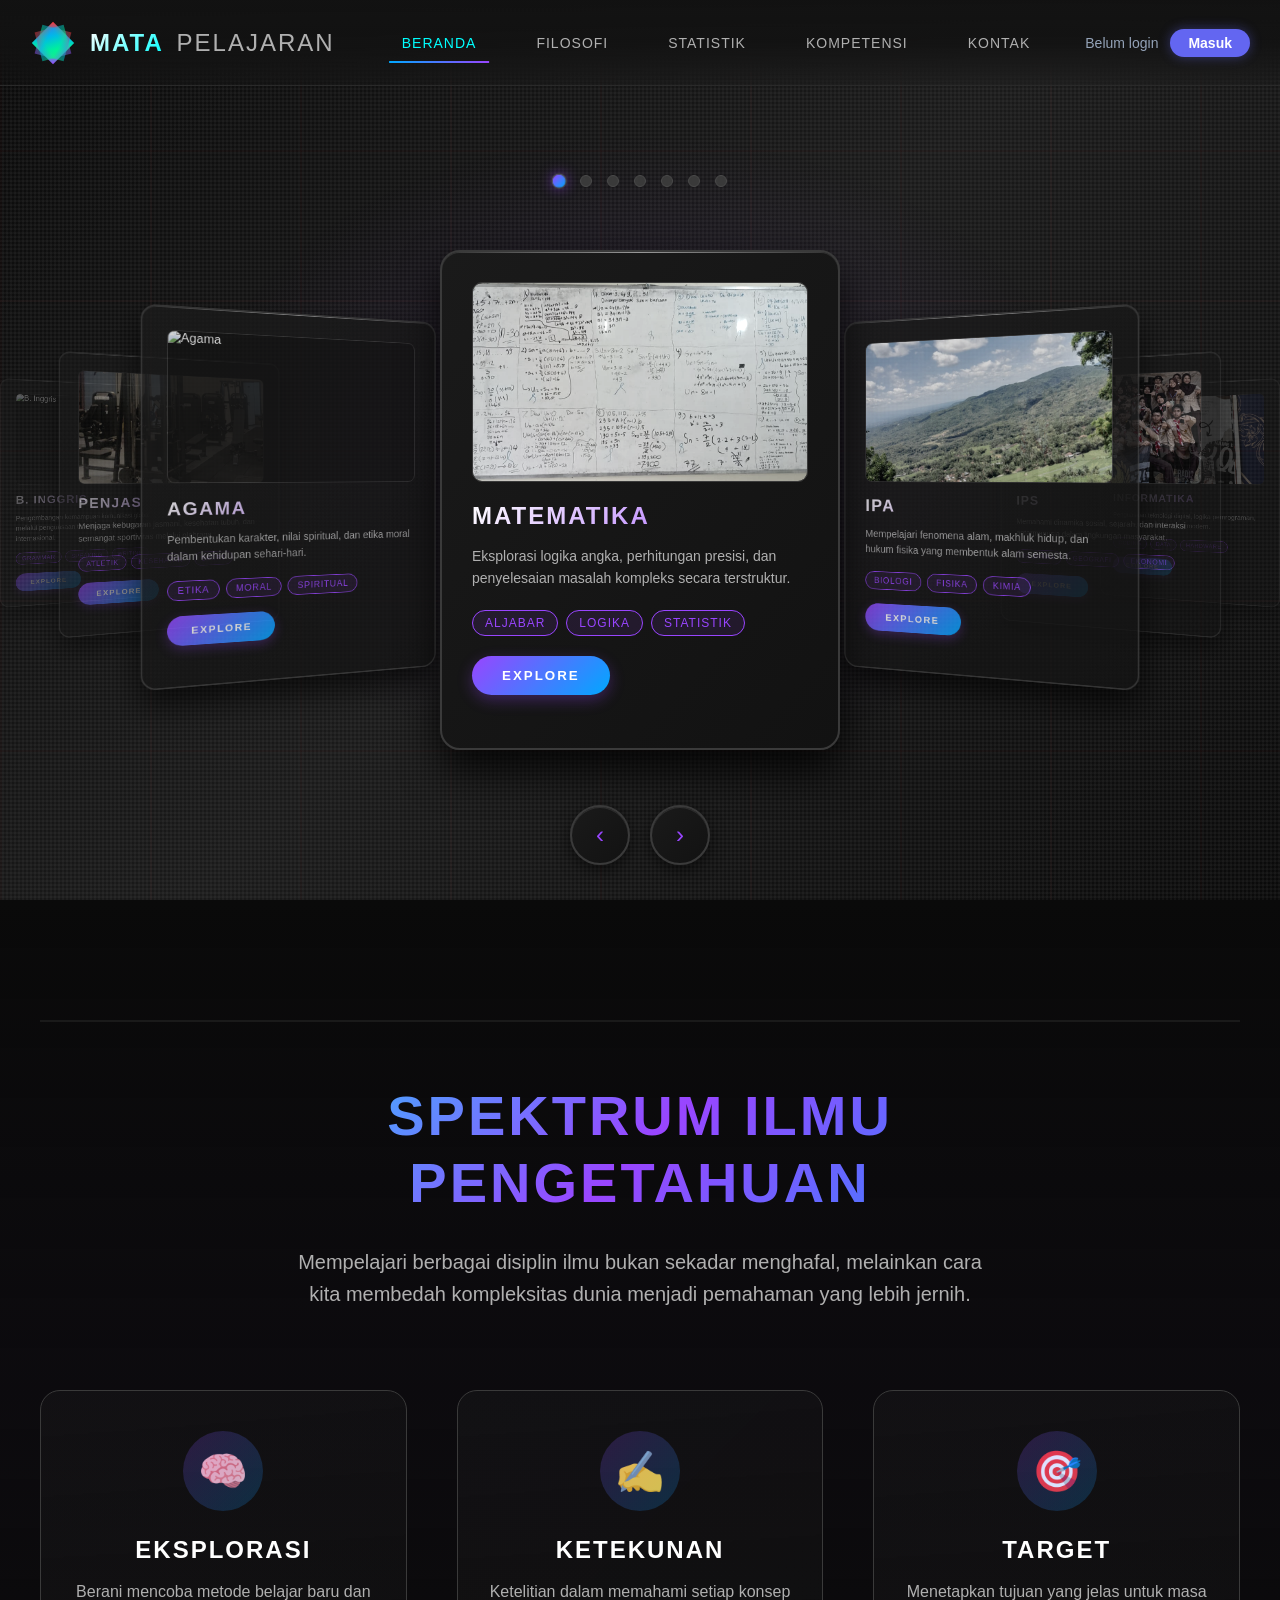
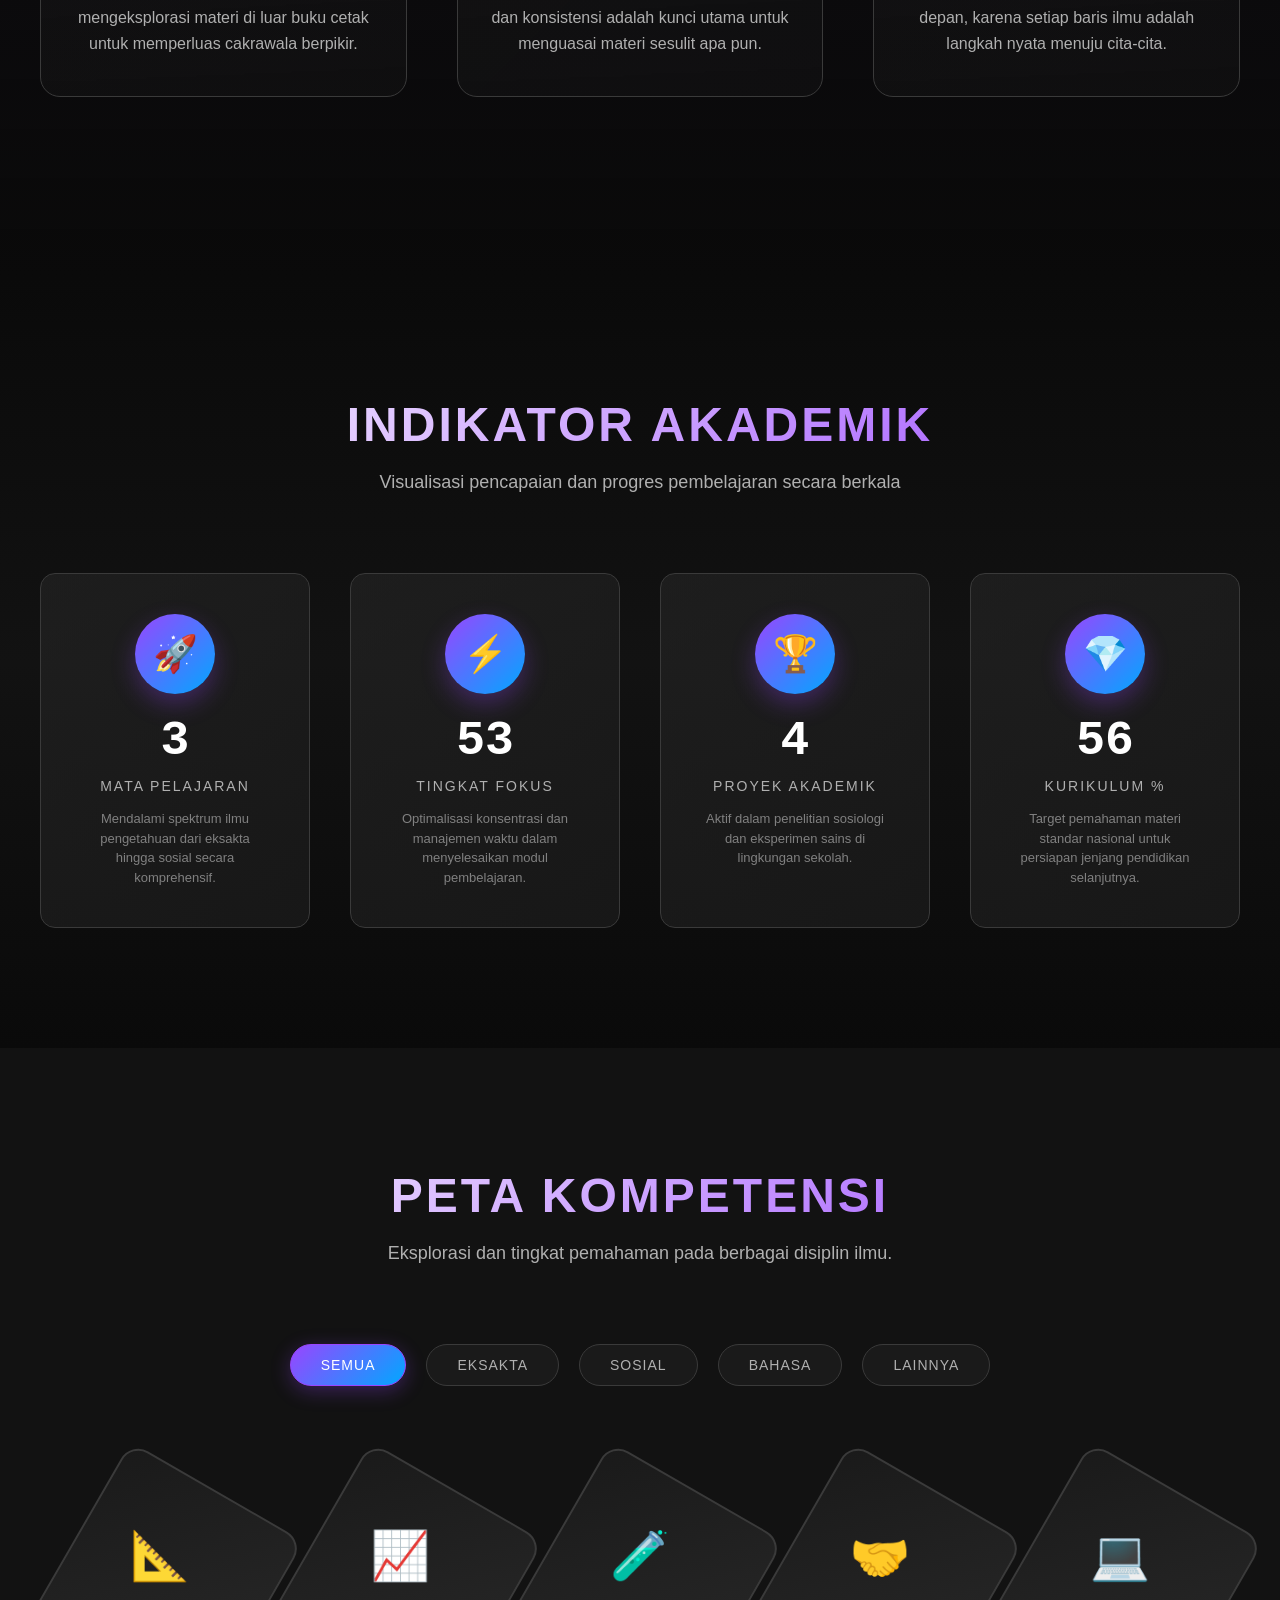
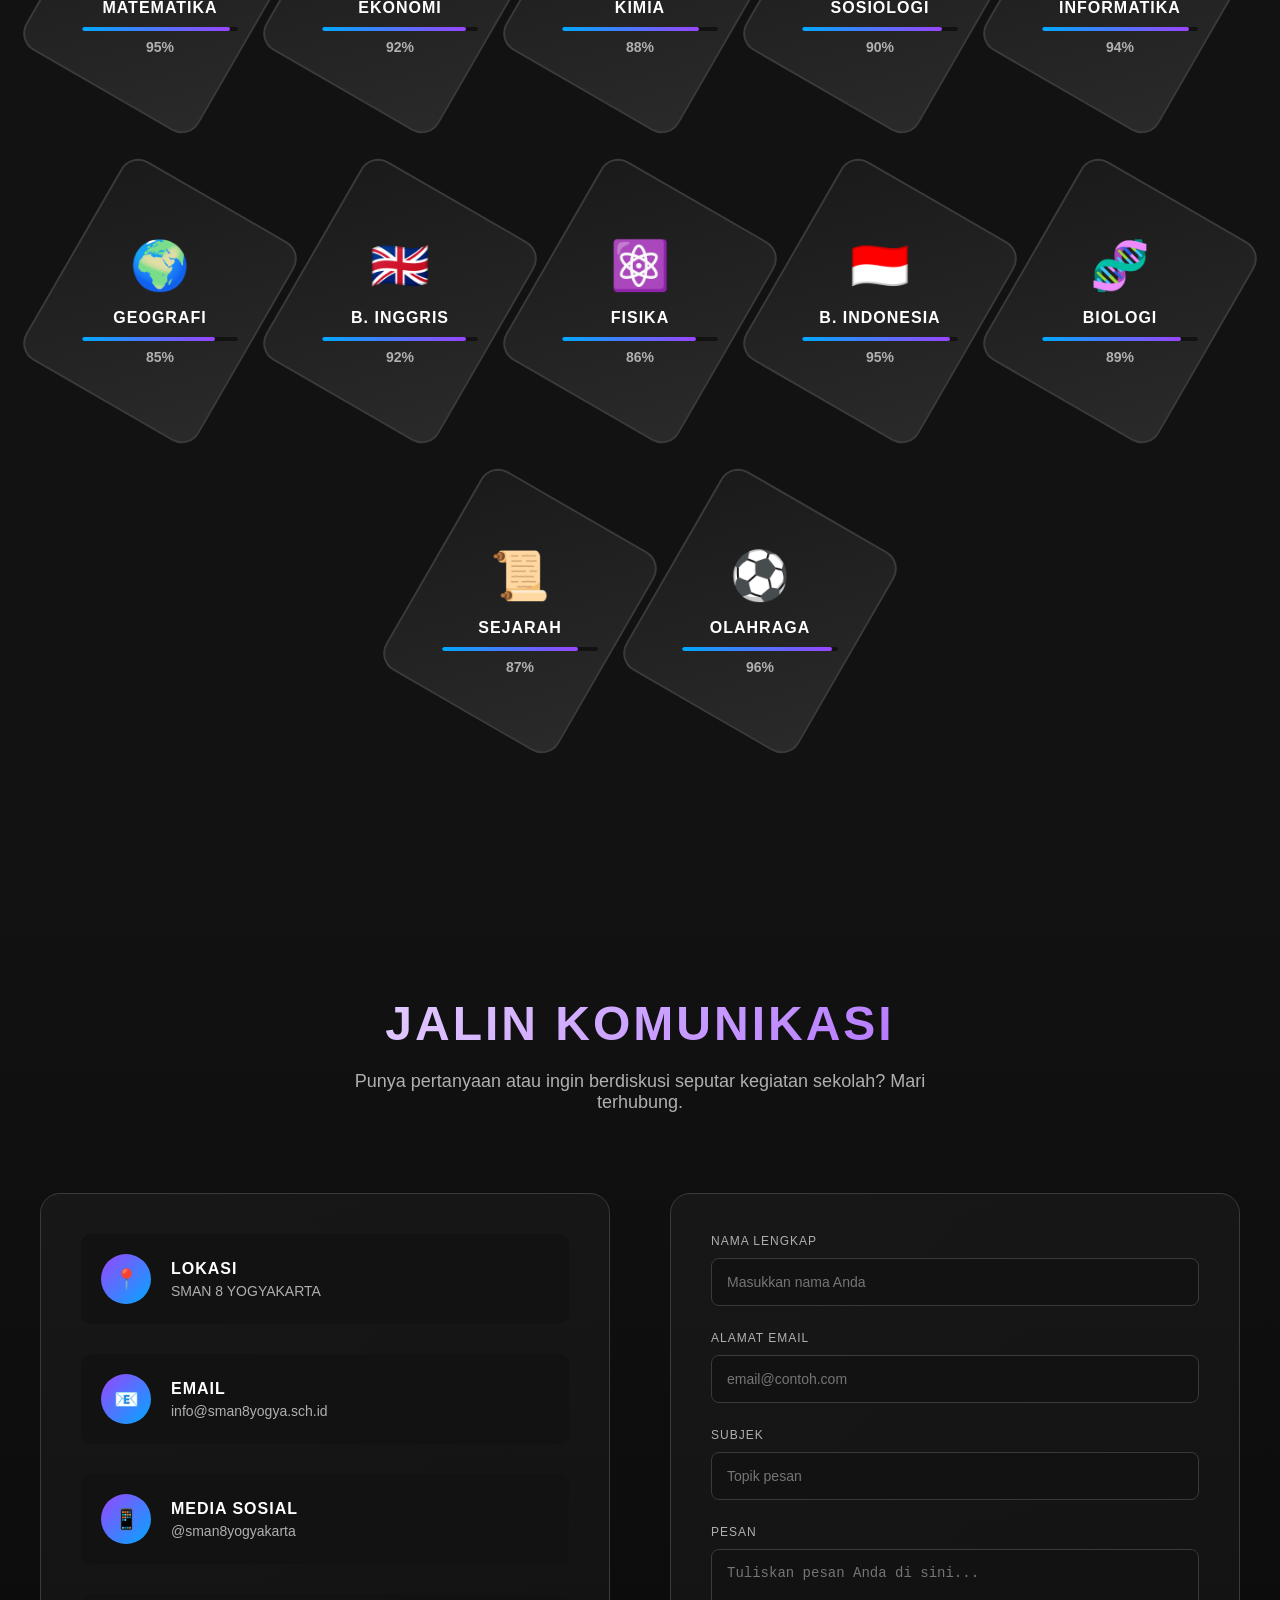
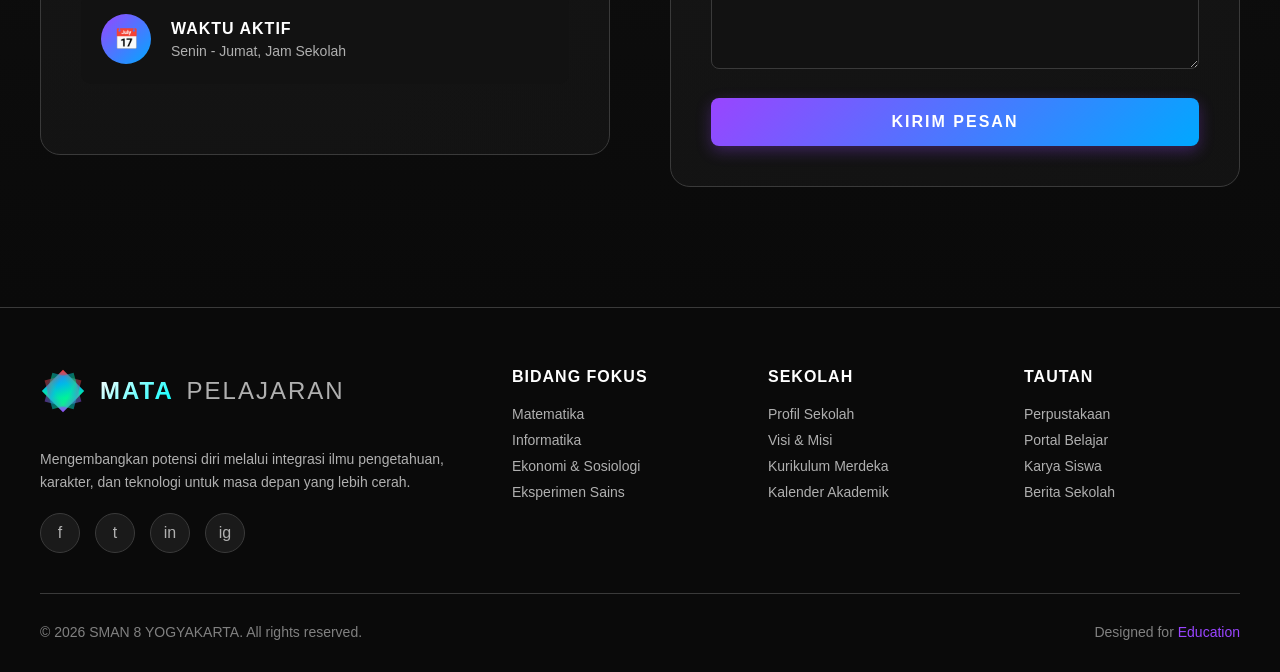
==== index.html @ 4edaddf2 "Update index.html" ====
<!DOCTYPE html>
<html lang="en">
<head>
    <meta charset="UTF-8">
    <meta name="viewport" content="width=device-width, initial-scale=1.0">
    <title>Mata Pelajaran</title>
    <link rel="stylesheet" href="templatemo-prism-flux.css">
<!-- 

TemplateMo 600 Prism Flux

https://templatemo.com/tm-600-prism-flux

-->
</head>
<body>
    <!-- Loading Screen -->
    <div class="loader" id="loader">
        <div class="loader-content">
            <div class="loader-prism">
                <div class="prism-face"></div>
                <div class="prism-face"></div>
                <div class="prism-face"></div>
            </div>
            <div style="color: var(--accent-purple); font-size: 18px; text-transform: uppercase; letter-spacing: 3px;">Menyusun Spektrum Pengetahuan...</div>
        </div>
    </div>

    <!-- Navigation Header -->
    <header class="header" id="header">
        <nav class="nav-container">
            <a href="#home" class="logo">
                <div class="logo-icon">
                    <div class="logo-prism">
                        <div class="prism-shape"></div>
                    </div>
                </div>
                <span class="logo-text">
                    <span class="prism">MATA</span>
                    <span class="flux">PELAJARAN</span>
                </span>
            </a>
            
<ul class="nav-menu" id="navMenu">
    <li><a href="#home" class="nav-link active">Beranda</a></li>
    <li><a href="#about" class="nav-link">Filosofi</a></li>
    <li><a href="#stats" class="nav-link">Statistik</a></li>
    <li><a href="#skills" class="nav-link">Kompetensi</a></li>
    <li><a href="#contact" class="nav-link">Kontak</a></li>
    
    <li style="display: flex; align-items: center; gap: 12px; margin-left: 20px;">
        <p id="userInfo" style="margin: 0; color: #94a3b8; font-size: 14px; font-family: sans-serif;">Belum login</p>
        <div id="authArea" style="display: inline-block;">
            <button onclick="goLogin()" class="nav-cta" style="cursor: pointer; background: #6366f1; color: #ffffff; font-weight: 600; padding: 6px 18px; border: none; border-radius: 20px; font-size: 14px; box-shadow: 0 0 12px rgba(99, 102, 241, 0.4); transition: all 0.3s ease;">Masuk</button>
        </div>
    </li>
</ul>
            
            <div class="menu-toggle" id="menuToggle">
                <span></span>
                <span></span>
                <span></span>
            </div>
        </nav>
    </header>

    <!-- Hero Section with 3D Carousel -->
    <section class="hero" id="home">
        <div class="carousel-container">
            <div class="carousel" id="carousel">
                <!-- Carousel items will be generated by JavaScript -->
            </div>
            
            <div class="carousel-controls">
                <button class="carousel-btn" id="prevBtn">‹</button>
                <button class="carousel-btn" id="nextBtn">›</button>
            </div>
            
            <div class="carousel-indicators" id="indicators">
                <!-- Indicators will be generated by JavaScript -->
            </div>
        </div>
    </section>

    <!-- NEW: Prism Philosophy Section (About) -->
   <section class="philosophy-section" id="about">
        <div class="philosophy-container">
            <div class="prism-line"></div>
            
            <h2 class="philosophy-headline">
                Spektrum Ilmu<br>Pengetahuan
            </h2>
            
            <p class="philosophy-subheading">
                Mempelajari berbagai disiplin ilmu bukan sekadar menghafal, melainkan cara kita membedah kompleksitas dunia menjadi pemahaman yang lebih jernih.
            </p>
            
            <div class="philosophy-pillars">
                <div class="pillar">
                    <div class="pillar-icon">🧠</div>
                    <h3 class="pillar-title">Eksplorasi</h3>
                    <p class="pillar-description">
                        Berani mencoba metode belajar baru dan mengeksplorasi materi di luar buku cetak untuk memperluas cakrawala berpikir.
                    </p>
                </div>
                
                <div class="pillar">
                    <div class="pillar-icon">✍️</div>
                    <h3 class="pillar-title">Ketekunan</h3>
                    <p class="pillar-description">
                        Ketelitian dalam memahami setiap konsep dan konsistensi adalah kunci utama untuk menguasai materi sesulit apa pun.
                    </p>
                </div>
                
                <div class="pillar">
                    <div class="pillar-icon">🎯</div>
                    <h3 class="pillar-title">Target</h3>
                    <p class="pillar-description">
                        Menetapkan tujuan yang jelas untuk masa depan, karena setiap baris ilmu adalah langkah nyata menuju cita-cita.
                    </p>
                </div>
            </div>
            
            <div class="philosophy-particles" id="particles"></div>
        </div>
    </section>
    <!-- Stats Section with Content -->
    <section class="stats-section" id="stats">
        <div class="section-header">
            <h2 class="section-title">Indikator Akademik</h2>
            <p class="section-subtitle">Visualisasi pencapaian dan progres pembelajaran secara berkala</p>
        </div>
        
       <div class="stats-grid">
    <div class="stat-card">
        <div class="stat-icon">🚀</div>
        <div class="stat-number" data-target="7">0</div>
        <div class="stat-label">Mata Pelajaran</div>
        <p class="stat-description">Mendalami spektrum ilmu pengetahuan dari eksakta hingga sosial secara komprehensif.</p>
    </div>
    
    <div class="stat-card">
        <div class="stat-icon">⚡</div>
        <div class="stat-number" data-target="95">0</div>
        <div class="stat-label">Tingkat Fokus</div>
        <p class="stat-description">Optimalisasi konsentrasi dan manajemen waktu dalam menyelesaikan modul pembelajaran.</p>
    </div>
    
    <div class="stat-card">
        <div class="stat-icon">🏆</div>
        <div class="stat-number" data-target="8">0</div>
        <div class="stat-label">Proyek Akademik</div>
        <p class="stat-description">Aktif dalam penelitian sosiologi dan eksperimen sains di lingkungan sekolah.</p>
    </div>
    
    <div class="stat-card">
        <div class="stat-icon">💎</div>
        <div class="stat-number" data-target="100">0</div>
        <div class="stat-label">Kurikulum %</div>
        <p class="stat-description">Target pemahaman materi standar nasional untuk persiapan jenjang pendidikan selanjutnya.</p>
    </div>
</div>
    </section>

    <!-- Enhanced Skills Section - Technical Arsenal -->
  <section class="skills-section" id="skills">
    <div class="skills-container">
        <div class="section-header">
            <h2 class="section-title">Peta Kompetensi</h2>
            <p class="section-subtitle">Eksplorasi dan tingkat pemahaman pada berbagai disiplin ilmu.</p>
        </div>
        
        <div class="skill-categories">
            <div class="category-tab active" data-category="all">Semua</div>
            <div class="category-tab" data-category="frontend">Eksakta</div>
            <div class="category-tab" data-category="backend">Sosial</div>
            <div class="category-tab" data-category="cloud">Bahasa</div>
            <div class="category-tab" data-category="emerging">Lainnya</div>
        </div>

        <div class="skills-hexagon-grid" id="skillsGrid">
            </div>
    </div>
</section>

    <!-- Contact Section -->
   <section class="contact-section" id="contact">
        <div class="section-header">
            <h2 class="section-title">Jalin Komunikasi</h2>
            <p class="section-subtitle">Punya pertanyaan atau ingin berdiskusi seputar kegiatan sekolah? Mari terhubung.</p>
        </div>
        
        <div class="contact-container">
            <div class="contact-info">
                <a href="https://www.google.com/maps/search/SMAN+8+YOGYAKARTA" target="_blank" class="info-item">
                    <div class="info-icon">📍</div>
                    <div class="info-text">
                        <h4>Lokasi</h4>
                        <p>SMAN 8 YOGYAKARTA</p>
                    </div>
                </a>
                
                <a href="mailto:info@sman8yogya.sch.id" class="info-item">
                    <div class="info-icon">📧</div>
                    <div class="info-text">
                        <h4>Email</h4>
                        <p>info@sman8yogya.sch.id</p>
                    </div>
                </a>
                
                <a href="https://instagram.com/sman8yogyakarta" target="_blank" class="info-item">
                    <div class="info-icon">📱</div>
                    <div class="info-text">
                        <h4>Media Sosial</h4>
                        <p>@sman8yogyakarta</p>
                    </div>
                </a>
                
                <div class="info-item">
                    <div class="info-icon">📅</div>
                    <div class="info-text">
                        <h4>Waktu Aktif</h4>
                        <p>Senin - Jumat, Jam Sekolah</p>
                    </div>
                </div>
            </div>
            
            <form class="contact-form" id="contactForm">
                <div class="form-group">
                    <label for="name">Nama Lengkap</label>
                    <input type="text" id="name" name="name" placeholder="Masukkan nama Anda" required>
                </div>
                
                <div class="form-group">
                    <label for="email">Alamat Email</label>
                    <input type="email" id="email" name="email" placeholder="email@contoh.com" required>
                </div>
                
                <div class="form-group">
                    <label for="subject">Subjek</label>
                    <input type="text" id="subject" name="subject" placeholder="Topik pesan" required>
                </div>
                
                <div class="form-group">
                    <label for="message">Pesan</label>
                    <textarea id="message" name="message" placeholder="Tuliskan pesan Anda di sini..." required></textarea>
                </div>
                
                <button type="submit" class="submit-btn">KIRIM PESAN</button>
            </form>
        </div>
    </section>
    <!-- Footer -->
    <footer class="footer">
        <div class="footer-content">
            <div class="footer-brand">
                <div class="footer-logo">
                    <div class="logo-icon">
                        <div class="logo-prism">
                            <div class="prism-shape"></div>
                        </div>
                    </div>
                    <span class="logo-text">
                        <span class="prism">MATA</span>
                        <span class="flux">PELAJARAN</span>
                    </span>
                </div>
              <p class="footer-description">
            Mengembangkan potensi diri melalui integrasi ilmu pengetahuan, karakter, dan teknologi untuk masa depan yang lebih cerah.
        </p>
        <div class="footer-social">
            <a href="#" class="social-icon">f</a>
            <a href="#" class="social-icon">t</a>
            <a href="#" class="social-icon">in</a>
            <a href="https://instagram.com/sman8yogyakarta" target="_blank" class="social-icon">ig</a>
        </div>
    </div>
    
    <div class="footer-section">
        <h4>Bidang Fokus</h4>
        <div class="footer-links">
            <a href="#skills">Matematika</a>
            <a href="#skills">Informatika</a>
            <a href="#skills">Ekonomi & Sosiologi</a>
            <a href="#skills">Eksperimen Sains</a>
        </div>
    </div>
    
    <div class="footer-section">
        <h4>Sekolah</h4>
        <div class="footer-links">
            <a href="#about">Profil Sekolah</a>
            <a href="#about">Visi & Misi</a>
            <a href="#">Kurikulum Merdeka</a>
            <a href="#">Kalender Akademik</a>
        </div>
    </div>
    
    <div class="footer-section">
        <h4>Tautan</h4>
        <div class="footer-links">
            <a href="#">Perpustakaan</a>
            <a href="#">Portal Belajar</a>
            <a href="#">Karya Siswa</a>
            <a href="#">Berita Sekolah</a>
        </div>
    </div>
</div>

<div class="footer-bottom">
    <div class="copyright">
        © 2026 SMAN 8 YOGYAKARTA. All rights reserved.
    </div>
    <div class="footer-credits">
        Designed for <a href="#" rel="nofollow">Education</a>
    </div>
</div>
</footer>

<script src="templatemo-prism-scripts.js"></script>
<script>
    function goLogin() {
        const authButton = document.querySelector('#authArea button');
        
        if (authButton && authButton.textContent === 'LOGOUT') {
            // JIKA LOGOUT: Hapus semua data sesi di browser
            sessionStorage.removeItem('isLoggedIn');
            sessionStorage.removeItem('loggedInUser');
            
            // Kembalikan tampilan navbar ke default awal
            const userInfo = document.getElementById('userInfo');
            if (userInfo) userInfo.textContent = 'Belum login';
            
            authButton.textContent = 'Masuk';
            authButton.style.background = '#6366f1';
            authButton.style.color = '#ffffff';
            authButton.style.border = 'none';
            authButton.style.boxShadow = '0 0 12px rgba(99, 102, 241, 0.4)';
        } else {
            window.location.href = "login/index.html";
        }
    }

    document.addEventListener('DOMContentLoaded', () => {
        const userInfo = document.getElementById('userInfo');
        const authButton = document.querySelector('#authArea button');
        
        // Cek apakah ada status login aktif di browser
        if (sessionStorage.getItem('isLoggedIn') === 'true' || document.referrer.includes('login')) {
            
            // Ambil username yang tadi disimpan saat login. Jika kosong/tidak ada, gunakan cadangan 'Siswa'
            let activeUser = sessionStorage.getItem('loggedInUser') || 'Siswa';
            
            // Pastikan status login tersimpan agar saat halaman direfresh data tidak hilang
            sessionStorage.setItem('isLoggedIn', 'true');
            sessionStorage.setItem('loggedInUser', activeUser);
            
            if (userInfo) {
                // SEKARANG DINAMIS: Menampilkan nama sesuai usn yang diinputkan pengguna!
                userInfo.innerHTML = `Halo, <span style="color: #6366f1; font-weight: bold;">${activeUser}</span>`;
            }
            
            if (authButton) {
                // Mengubah tombol menjadi LOGOUT sesuai LKPD
                authButton.textContent = 'LOGOUT';
                authButton.style.background = '#ffffff';
                authButton.style.color = '#1e1b4b';
                authButton.style.border = '1px solid #1e1b4b';
                authButton.style.boxShadow = 'none';
            }
        }
    });
</script>
</body>
---- templatemo-prism-flux.css ----
@charset "utf-8";
/* CSS Document */

/*

TemplateMo 600 Prism Flux

https://templatemo.com/tm-600-prism-flux

*/

* {
	margin: 0;
	padding: 0;
	box-sizing: border-box;
}

:root {
	--primary-black: #0a0a0a;
	--carbon-dark: #121212;
	--carbon-medium: #1a1a1a;
	--carbon-light: #2a2a2a;
	--metal-dark: #3a3a3a;
	--metal-light: #4a4a4a;
	--accent-red: #ff3333;
	--accent-blue: #00a8ff;
	--accent-green: #00ff88;
	--accent-purple: #9945ff;
	--accent-cyan: #00ffff;
	--text-primary: #ffffff;
	--text-secondary: #b0b0b0;
	--text-dim: #808080;
}

html {
	scroll-behavior: smooth;
}

body {
	font-family: 'Orbitron', 'Rajdhani', sans-serif;
	background: var(--primary-black);
	color: var(--text-primary);
	overflow-x: hidden;
	position: relative;
}

/* Carbon Fiber Background Pattern */
body::before {
	content: '';
	position: fixed;
	top: 0;
	left: 0;
	width: 100%;
	height: 100%;
	background:
		repeating-linear-gradient(0deg,
			transparent,
			transparent 2px,
			rgba(255, 255, 255, 0.03) 2px,
			rgba(255, 255, 255, 0.03) 4px),
		repeating-linear-gradient(90deg,
			transparent,
			transparent 2px,
			rgba(255, 255, 255, 0.03) 2px,
			rgba(255, 255, 255, 0.03) 4px),
		linear-gradient(135deg,
			var(--primary-black) 0%,
			var(--carbon-dark) 25%,
			var(--carbon-medium) 50%,
			var(--carbon-dark) 75%,
			var(--primary-black) 100%);
	z-index: -2;
}

/* Animated Grid Overlay */
body::after {
	content: '';
	position: fixed;
	top: 0;
	left: 0;
	width: 100%;
	height: 100%;
	background-image:
		linear-gradient(rgba(255, 51, 51, 0.05) 2px, transparent 2px),
		linear-gradient(90deg, rgba(255, 51, 51, 0.05) 2px, transparent 2px);
	background-size: 150px 150px;
	animation: gridMove 20s linear infinite;
	z-index: -1;
	opacity: 0.5;
}

@keyframes gridMove {
	0% {
		transform: translate(0, 0);
	}

	100% {
		transform: translate(150px, 150px);
	}
}

/* Loading Screen */
.loader {
	position: fixed;
	top: 0;
	left: 0;
	width: 100%;
	height: 100vh;
	background: var(--primary-black);
	display: flex;
	justify-content: center;
	align-items: center;
	z-index: 10000;
	transition: opacity 0.5s, visibility 0.5s;
}

.loader.hidden {
	opacity: 0;
	visibility: hidden;
}

.loader-content {
	text-align: center;
}

.loader-prism {
	width: 100px;
	height: 100px;
	position: relative;
	margin: 0 auto 30px;
}

.prism-face {
	position: absolute;
	width: 100%;
	height: 100%;
	border: 2px solid transparent;
	transform-origin: center;
	animation: prismRotate 3s linear infinite;
}

.prism-face:nth-child(1) {
	border-image: linear-gradient(45deg, var(--accent-red), var(--accent-blue)) 1;
	animation-delay: 0s;
}

.prism-face:nth-child(2) {
	border-image: linear-gradient(45deg, var(--accent-blue), var(--accent-green)) 1;
	transform: rotate(60deg);
	animation-delay: 0.2s;
}

.prism-face:nth-child(3) {
	border-image: linear-gradient(45deg, var(--accent-green), var(--accent-purple)) 1;
	transform: rotate(120deg);
	animation-delay: 0.4s;
}

@keyframes prismRotate {
	0% {
		transform: rotate(0deg) scale(1);
	}

	50% {
		transform: rotate(180deg) scale(1.2);
	}

	100% {
		transform: rotate(360deg) scale(1);
	}
}

/* Navigation Header */
.header {
	position: fixed;
	top: 0;
	width: 100%;
	background: linear-gradient(180deg,
			rgba(18, 18, 18, 0.98) 0%,
			rgba(18, 18, 18, 0.9) 50%,
			rgba(18, 18, 18, 0) 100%);
	backdrop-filter: blur(20px);
	border-bottom: 1px solid rgba(255, 255, 255, 0.1);
	z-index: 1000;
	transition: all 0.3s ease;
}

.header.scrolled {
	background: rgba(18, 18, 18, 0.98);
	backdrop-filter: blur(30px);
	box-shadow: 0 10px 30px rgba(0, 0, 0, 0.8);
}

.nav-container {
	max-width: 1400px;
	margin: 0 auto;
	display: flex;
	justify-content: space-between;
	align-items: center;
	padding: 20px 30px;
}

.logo {
	display: flex;
	align-items: center;
	text-decoration: none;
	position: relative;
}

.logo-icon {
	width: 45px;
	height: 45px;
	margin-right: 15px;
	position: relative;
}

/* Prism-inspired logo */
.logo-prism {
	width: 100%;
	height: 100%;
	position: relative;
	display: flex;
	align-items: center;
	justify-content: center;
}

.prism-shape {
	width: 30px;
	height: 30px;
	position: relative;
	transform: rotate(45deg);
	background: linear-gradient(135deg,
			var(--accent-red) 0%,
			var(--accent-blue) 33%,
			var(--accent-green) 66%,
			var(--accent-purple) 100%);
	animation: prismShine 3s ease-in-out infinite;
}

@keyframes prismShine {

	0%,
	100% {
		filter: brightness(1) hue-rotate(0deg);
		transform: rotate(45deg) scale(1);
	}

	50% {
		filter: brightness(1.5) hue-rotate(10deg);
		transform: rotate(45deg) scale(1.1);
	}
}

.prism-shape::before,
.prism-shape::after {
	content: '';
	position: absolute;
	width: 100%;
	height: 100%;
	background: inherit;
	opacity: 0.5;
}

.prism-shape::before {
	transform: rotate(60deg);
}

.prism-shape::after {
	transform: rotate(-60deg);
}

.logo-text {
	font-size: 24px;
	font-weight: 900;
	letter-spacing: 2px;
	text-transform: uppercase;
}

.logo-text .prism {
	background: linear-gradient(135deg, var(--text-primary), var(--accent-cyan));
	-webkit-background-clip: text;
	-webkit-text-fill-color: transparent;
	background-clip: text;
}

.logo-text .flux {
	color: var(--text-secondary);
	font-weight: 300;
	margin-left: 5px;
}

.nav-menu {
	display: flex;
	list-style: none;
	gap: 10px;
	align-items: center;
}

.nav-menu a {
	color: var(--text-secondary);
	text-decoration: none;
	padding: 12px 25px;
	transition: all 0.3s ease;
	position: relative;
	text-transform: uppercase;
	font-weight: 500;
	letter-spacing: 1px;
	font-size: 14px;
}

.nav-menu a::before {
	content: '';
	position: absolute;
	bottom: 0;
	left: 50%;
	transform: translateX(-50%);
	width: 0;
	height: 2px;
	background: linear-gradient(90deg, var(--accent-blue), var(--accent-purple));
	transition: width 0.3s ease;
}

.nav-menu a:hover {
	color: var(--text-primary);
}

.nav-menu a:hover::before,
.nav-menu a.active::before {
	width: 80%;
}

.nav-menu a.active {
	color: var(--accent-cyan);
}

.menu-toggle {
	display: none;
	flex-direction: column;
	cursor: pointer;
	padding: 5px;
}

.menu-toggle span {
	width: 30px;
	height: 3px;
	background: linear-gradient(90deg, var(--accent-blue), var(--accent-purple));
	margin: 3px 0;
	transition: 0.3s;
	border-radius: 2px;
}

.menu-toggle.active span:nth-child(1) {
	transform: rotate(-45deg) translate(-5px, 6px);
}

.menu-toggle.active span:nth-child(2) {
	opacity: 0;
}

.menu-toggle.active span:nth-child(3) {
	transform: rotate(45deg) translate(-5px, -6px);
}

/* Hero Section with 3D Carousel */
.hero {
	min-height: 100vh;
	display: flex;
	align-items: center;
	justify-content: center;
	position: relative;
	padding: 120px 20px 80px;
	background: radial-gradient(ellipse at center,
			rgba(153, 69, 255, 0.1) 0%,
			transparent 50%);
}

.carousel-container {
	width: 100%;
	max-width: 1600px;
	height: 650px;
	perspective: 1200px;
	position: relative;
	padding-top: 60px;
}

.carousel {
	width: 100%;
	height: 100%;
	position: relative;
	transform-style: preserve-3d;
}

.carousel-item {
	position: absolute;
	width: 400px;
	height: 500px;
	left: 50%;
	top: 50%;
	transform-style: preserve-3d;
	transition: all 0.8s cubic-bezier(0.4, 0.0, 0.2, 1);
	cursor: pointer;
	transform-origin: center center;
}

.carousel-item .card {
	width: 100%;
	height: 100%;
	background: linear-gradient(135deg, var(--carbon-medium), var(--carbon-dark));
	border: 2px solid var(--metal-dark);
	border-radius: 20px;
	padding: 30px;
	position: relative;
	overflow: hidden;
	box-shadow:
		0 20px 40px rgba(0, 0, 0, 0.8),
		inset 0 1px 0 rgba(255, 255, 255, 0.1);
}

.carousel-item .card::before {
	content: '';
	position: absolute;
	top: 0;
	left: 0;
	right: 0;
	height: 1px;
	background: linear-gradient(90deg,
			transparent,
			rgba(255, 255, 255, 0.5),
			transparent);
	animation: scanline 3s linear infinite;
}

@keyframes scanline {
	0% {
		transform: translateY(0);
	}

	100% {
		transform: translateY(500px);
	}
}

.card-number {
	position: absolute;
	top: 20px;
	right: 30px;
	font-size: 72px;
	font-weight: 900;
	color: rgba(153, 69, 255, 0.1);
	font-family: 'Orbitron', monospace;
}

.card-image {
	width: 100%;
	height: 200px;
	background: var(--carbon-dark);
	border-radius: 10px;
	margin-bottom: 20px;
	overflow: hidden;
	position: relative;
	border: 1px solid var(--metal-dark);
}

.card-image img {
	width: 100%;
	height: 100%;
	object-fit: cover;
	filter: grayscale(50%) contrast(1.2);
	transition: all 0.5s ease;
}

.carousel-item:hover .card-image img {
	filter: grayscale(0%) contrast(1.3);
	transform: scale(1.1);
}

.card-title {
	font-size: 24px;
	font-weight: 700;
	margin-bottom: 15px;
	text-transform: uppercase;
	letter-spacing: 2px;
	background: linear-gradient(135deg, var(--text-primary), var(--accent-purple));
	-webkit-background-clip: text;
	-webkit-text-fill-color: transparent;
	background-clip: text;
}

.card-description {
	color: var(--text-secondary);
	line-height: 1.6;
	margin-bottom: 20px;
	font-size: 14px;
}

.card-tech {
	display: flex;
	flex-wrap: wrap;
	gap: 8px;
	margin-bottom: 20px;
}

.tech-badge {
	padding: 5px 12px;
	background: rgba(153, 69, 255, 0.1);
	border: 1px solid var(--accent-purple);
	border-radius: 20px;
	font-size: 12px;
	color: var(--accent-purple);
	text-transform: uppercase;
	letter-spacing: 1px;
}

.card-cta {
	padding: 12px 30px;
	background: linear-gradient(135deg, var(--accent-purple), var(--accent-blue));
	border: none;
	border-radius: 30px;
	color: var(--text-primary);
	font-weight: 700;
	text-transform: uppercase;
	letter-spacing: 2px;
	cursor: pointer;
	transition: all 0.3s ease;
	box-shadow: 0 5px 15px rgba(153, 69, 255, 0.3);
}

.card-cta:hover {
	transform: translateY(-2px);
	box-shadow: 0 8px 25px rgba(153, 69, 255, 0.5);
}

/* Carousel Controls */
.carousel-controls {
	position: absolute;
	bottom: -70px;
	left: 50%;
	transform: translateX(-50%);
	display: flex;
	gap: 20px;
	z-index: 100;
}

.carousel-btn {
	width: 60px;
	height: 60px;
	background: linear-gradient(135deg, var(--carbon-medium), var(--carbon-dark));
	border: 2px solid var(--metal-dark);
	border-radius: 50%;
	color: var(--accent-purple);
	font-size: 24px;
	cursor: pointer;
	transition: all 0.3s ease;
	display: flex;
	align-items: center;
	justify-content: center;
	box-shadow:
		0 5px 15px rgba(0, 0, 0, 0.5),
		inset 0 1px 0 rgba(255, 255, 255, 0.1);
}

.carousel-btn:hover {
	border-color: var(--accent-purple);
	box-shadow:
		0 8px 25px rgba(153, 69, 255, 0.3),
		inset 0 1px 0 rgba(255, 255, 255, 0.2);
	transform: scale(1.1);
}

.carousel-indicators {
	position: absolute;
	top: 30px;
	left: 50%;
	transform: translateX(-50%);
	display: flex;
	gap: 15px;
	z-index: 100;
}

.indicator {
	width: 12px;
	height: 12px;
	background: var(--metal-dark);
	border: 1px solid var(--metal-light);
	border-radius: 50%;
	cursor: pointer;
	transition: all 0.3s ease;
}

.indicator.active {
	background: linear-gradient(135deg, var(--accent-purple), var(--accent-blue));
	box-shadow: 0 0 10px rgba(153, 69, 255, 0.5);
	transform: scale(1.3);
}

/* NEW: Prism Philosophy Section */
.philosophy-section {
	padding: 120px 30px;
	background: linear-gradient(180deg,
			var(--primary-black) 0%,
			rgba(153, 69, 255, 0.02) 50%,
			var(--primary-black) 100%);
	position: relative;
	overflow: hidden;
}

.philosophy-container {
	max-width: 1200px;
	margin: 0 auto;
	text-align: center;
}

/* Animated Prism Line */
.prism-line {
	width: 100%;
	height: 2px;
	margin: 0 auto 60px;
	position: relative;
	overflow: hidden;
	background: var(--carbon-medium);
}

.prism-line::before {
	content: '';
	position: absolute;
	top: 0;
	left: -100%;
	width: 100%;
	height: 100%;
	background: linear-gradient(90deg,
			transparent,
			var(--accent-red) 20%,
			var(--accent-blue) 40%,
			var(--accent-green) 60%,
			var(--accent-purple) 80%,
			transparent);

	animation: prismSweep 4s ease-in-out infinite;
}

@keyframes prismSweep {
	0% {
		left: -100%;
	}

	100% {
		left: 100%;
	}
}

.philosophy-headline {
	font-size: 56px;
	font-weight: 900;
	text-transform: uppercase;
	letter-spacing: 3px;
	margin-bottom: 30px;
	line-height: 1.2;
	background: linear-gradient(135deg,
			var(--accent-cyan) 0%,
			var(--accent-purple) 25%,
			var(--accent-blue) 50%,
			var(--accent-green) 75%,
			var(--accent-cyan) 100%);
	-webkit-background-clip: text;
	-webkit-text-fill-color: transparent;
	background-clip: text;
	background-size: 200% 200%;
	animation: gradientFlow 5s ease infinite;
}

@keyframes gradientFlow {
	0% {
		background-position: 0% 50%;
	}

	50% {
		background-position: 100% 50%;
	}

	100% {
		background-position: 0% 50%;
	}
}

.philosophy-subheading {
	font-size: 20px;
	color: var(--text-secondary);
	max-width: 700px;
	margin: 0 auto 80px;
	line-height: 1.6;
	font-weight: 300;
}

.philosophy-pillars {
	display: grid;
	grid-template-columns: repeat(auto-fit, minmax(300px, 1fr));
	gap: 50px;
	margin-bottom: 60px;
}

.pillar {
	position: relative;
	padding: 40px 30px;
	background: linear-gradient(135deg,
			rgba(42, 42, 42, 0.2),
			rgba(26, 26, 26, 0.3));
	border: 1px solid var(--metal-dark);
	border-radius: 20px;
	transition: all 0.4s ease;
	overflow: hidden;
}

.pillar::before {
	content: '';
	position: absolute;
	top: 0;
	left: 0;
	width: 100%;
	height: 2px;
	background: linear-gradient(90deg,
			var(--accent-purple),
			var(--accent-blue),
			var(--accent-green));
	transform: scaleX(0);
	transition: transform 0.4s ease;
}

.pillar:hover::before {
	transform: scaleX(1);
}

.pillar:hover {
	transform: translateY(-10px);
	border-color: var(--accent-purple);
	box-shadow: 0 20px 40px rgba(153, 69, 255, 0.2);
	background: linear-gradient(135deg,
			rgba(153, 69, 255, 0.05),
			rgba(26, 26, 26, 0.3));
}

.pillar-icon {
	width: 80px;
	height: 80px;
	margin: 0 auto 25px;
	display: flex;
	align-items: center;
	justify-content: center;
	font-size: 40px;
	position: relative;
}

.pillar-icon::before {
	content: '';
	position: absolute;
	width: 100%;
	height: 100%;
	background: linear-gradient(135deg, var(--accent-purple), var(--accent-blue));
	border-radius: 50%;
	opacity: 0.2;
	animation: pulse 3s ease-in-out infinite;
}

@keyframes pulse {

	0%,
	100% {
		transform: scale(1);
		opacity: 0.2;
	}

	50% {
		transform: scale(1.2);
		opacity: 0.1;
	}
}

.pillar-title {
	font-size: 24px;
	font-weight: 700;
	text-transform: uppercase;
	letter-spacing: 2px;
	margin-bottom: 15px;
	color: var(--text-primary);
}

.pillar-description {
	font-size: 16px;
	color: var(--text-secondary);
	line-height: 1.6;
}
.pillar-description a {
	color: var(--accent-cyan);
	text-decoration: none;
	transition: all 0.3s ease;
	position: relative;
}

.pillar-description a::after {
	content: '';
	position: absolute;
	bottom: -2px;
	left: 0;
	width: 0;
	height: 1px;
	background: var(--accent-cyan);
	transition: width 0.3s ease;
}

.pillar-description a:hover {
	color: var(--accent-purple);
}

.pillar-description a:hover::after {
	width: 100%;
}

/* Particle Effect Background */
.philosophy-particles {
	position: absolute;
	width: 100%;
	height: 100%;
	top: 0;
	left: 0;
	overflow: hidden;
	pointer-events: none;
}

.particle {
	position: absolute;
	width: 4px;
	height: 4px;
	background: linear-gradient(135deg, var(--accent-cyan), var(--accent-purple));
	border-radius: 50%;
	opacity: 0;
	animation: float-particle 20s infinite linear;
}

@keyframes float-particle {
	0% {
		transform: translateY(0) rotate(0deg);
		opacity: 0;
	}

	5% {
		opacity: 1;
	}

	95% {
		opacity: 1;
	}

	100% {
		transform: translateY(-100vh) rotate(720deg);
		opacity: 0;
	}
}

/* Stats Section with Content */
.stats-section {
	padding: 120px 30px;
	background: linear-gradient(180deg,
			var(--primary-black) 0%,
			var(--carbon-dark) 50%,
			var(--primary-black) 100%);
	position: relative;
}

.stats-grid {
	max-width: 1200px;
	margin: 0 auto;
	display: grid;
	grid-template-columns: repeat(auto-fit, minmax(250px, 1fr));
	gap: 40px;
}

.stat-card {
	background: linear-gradient(135deg,
			rgba(42, 42, 42, 0.5),
			rgba(26, 26, 26, 0.8));
	border: 1px solid var(--metal-dark);
	border-radius: 15px;
	padding: 40px 30px;
	text-align: center;
	position: relative;
	overflow: hidden;
	transition: all 0.3s ease;
}

.stat-card::before {
	content: '';
	position: absolute;
	top: 0;
	left: -100%;
	width: 100%;
	height: 2px;
	background: linear-gradient(90deg,
			transparent,
			var(--accent-purple),
			transparent);
	animation: none;
}

.stat-card:hover::before {
	animation: slideRight 0.5s ease forwards;
}

@keyframes slideRight {
	0% {
		left: -100%;
	}

	100% {
		left: 100%;
	}
}

.stat-card:hover {
	transform: translateY(-5px);
	border-color: var(--accent-purple);
	box-shadow: 0 15px 35px rgba(153, 69, 255, 0.2);
}

.stat-icon {
	width: 80px;
	height: 80px;
	background: linear-gradient(135deg, var(--accent-purple), var(--accent-blue));
	border-radius: 50%;
	display: flex;
	align-items: center;
	justify-content: center;
	margin: 0 auto 20px;
	font-size: 36px;
	color: var(--text-primary);
	box-shadow: 0 10px 25px rgba(153, 69, 255, 0.3);
}

.stat-number {
	font-size: 48px;
	font-weight: 900;
	color: var(--text-primary);
	margin-bottom: 10px;
	font-family: 'Orbitron', monospace;
}

.stat-label {
	font-size: 14px;
	color: var(--text-secondary);
	text-transform: uppercase;
	letter-spacing: 2px;
	margin-bottom: 15px;
}

.stat-description {
	font-size: 13px;
	color: var(--text-dim);
	line-height: 1.5;
	padding: 0 10px;
}

/* Enhanced Skills Section - Technical Arsenal */
.skills-section {
	padding: 120px 30px;
	background: var(--carbon-dark);
	position: relative;
	overflow: hidden;
}

.skills-container {
	max-width: 1200px;
	margin: 0 auto;
}

.section-header {
	text-align: center;
	margin-bottom: 80px;
}

.section-title {
	font-size: 48px;
	font-weight: 900;
	text-transform: uppercase;
	letter-spacing: 3px;
	margin-bottom: 20px;
	background: linear-gradient(135deg, var(--text-primary), var(--accent-purple));
	-webkit-background-clip: text;
	-webkit-text-fill-color: transparent;
	background-clip: text;
}

.section-subtitle {
	color: var(--text-secondary);
	font-size: 18px;
	max-width: 600px;
	margin: 0 auto;
}

/* Hexagonal Skills Grid */
.skills-hexagon-grid {
	display: flex;
	flex-wrap: wrap;
	justify-content: center;
	gap: 20px;
	margin-top: 60px;
}

.skill-hexagon {
	width: 200px;
	height: 230px;
	position: relative;
	margin: 30px 10px;
	cursor: pointer;
	transition: all 0.3s ease;
}

.skill-hexagon:hover {
	transform: translateY(-10px);
}

.hexagon-inner {
	width: 100%;
	height: 100%;
	position: relative;
	transform: rotate(30deg);
	overflow: hidden;
	border-radius: 20px;
	background: linear-gradient(135deg, var(--carbon-medium), var(--carbon-light));
	border: 2px solid var(--metal-dark);
}

.skill-hexagon:hover .hexagon-inner {
	border-color: var(--accent-purple);
	box-shadow: 0 0 30px rgba(153, 69, 255, 0.5);
}

.hexagon-content {
	position: absolute;
	width: 100%;
	height: 100%;
	top: 0;
	left: 0;
	transform: rotate(-30deg);
	display: flex;
	flex-direction: column;
	align-items: center;
	justify-content: center;
	padding: 20px;
}

.skill-icon-hex {
	font-size: 48px;
	margin-bottom: 15px;
	color: var(--accent-purple);
	animation: float 3s ease-in-out infinite;
}

@keyframes float {

	0%,
	100% {
		transform: translateY(0);
	}

	50% {
		transform: translateY(-10px);
	}
}

.skill-name-hex {
	font-size: 16px;
	font-weight: 700;
	text-transform: uppercase;
	letter-spacing: 1px;
	color: var(--text-primary);
	margin-bottom: 10px;
	text-align: center;
}

.skill-level {
	width: 100%;
	height: 4px;
	background: var(--carbon-dark);
	border-radius: 2px;
	overflow: hidden;
	position: relative;
}

.skill-level-fill {
	height: 100%;
	background: linear-gradient(90deg, var(--accent-blue), var(--accent-purple));
	border-radius: 2px;
	position: relative;
	animation: fillLevel 2s ease-out;
}

@keyframes fillLevel {
	0% {
		width: 0;
	}
}

.skill-percentage-hex {
	font-size: 14px;
	color: var(--text-secondary);
	margin-top: 8px;
	font-weight: 600;
}

/* Skill Categories Tabs */
.skill-categories {
	display: flex;
	justify-content: center;
	gap: 20px;
	margin-bottom: 40px;
	flex-wrap: wrap;
}

.category-tab {
	padding: 12px 30px;
	background: var(--carbon-medium);
	border: 1px solid var(--metal-dark);
	border-radius: 30px;
	color: var(--text-secondary);
	cursor: pointer;
	transition: all 0.3s ease;
	text-transform: uppercase;
	font-size: 14px;
	letter-spacing: 1px;
}

.category-tab:hover {
	background: rgba(153, 69, 255, 0.1);
	border-color: var(--accent-purple);
	color: var(--text-primary);
}

.category-tab.active {
	background: linear-gradient(135deg, var(--accent-purple), var(--accent-blue));
	border-color: var(--accent-purple);
	color: var(--text-primary);
	box-shadow: 0 5px 20px rgba(153, 69, 255, 0.3);
}

/* Contact Section */
.contact-section {
	padding: 120px 30px;
	background: linear-gradient(180deg,
			var(--carbon-dark) 0%,
			var(--primary-black) 100%);
	position: relative;
}

.contact-container {
	max-width: 1200px;
	margin: 0 auto;
	display: grid;
	grid-template-columns: 1fr 1fr;
	gap: 60px;
	align-items: start;
}

.contact-info {
	padding: 40px;
	background: linear-gradient(135deg,
			rgba(42, 42, 42, 0.3),
			rgba(26, 26, 26, 0.5));
	border: 1px solid var(--metal-dark);
	border-radius: 20px;
}

.info-item {
	display: flex;
	align-items: center;
	margin-bottom: 30px;
	padding: 20px;
	background: var(--carbon-dark);
	border-radius: 10px;
	transition: all 0.3s ease;
	text-decoration: none;
	cursor: pointer;
	position: relative;
	overflow: hidden;
}

.info-item::before {
	content: '';
	position: absolute;
	top: 0;
	left: -100%;
	width: 100%;
	height: 100%;
	background: linear-gradient(90deg,
			transparent,
			rgba(153, 69, 255, 0.1),
			transparent);
	transition: left 0.5s ease;
}

.info-item:hover::before {
	left: 100%;
}

.info-item:hover {
	transform: translateX(10px);
	background: rgba(153, 69, 255, 0.1);
	box-shadow: 0 5px 20px rgba(153, 69, 255, 0.2);
}

a.info-item {
	color: inherit;
	text-decoration: none;
}

.info-icon {
	width: 50px;
	height: 50px;
	background: linear-gradient(135deg, var(--accent-purple), var(--accent-blue));
	border-radius: 50%;
	display: flex;
	align-items: center;
	justify-content: center;
	margin-right: 20px;
	color: var(--text-primary);
	font-size: 20px;
	flex-shrink: 0;
	transition: all 0.3s ease;
}

.info-item:hover .info-icon {
	transform: scale(1.1) rotate(10deg);
	box-shadow: 0 8px 25px rgba(153, 69, 255, 0.4);
}

.info-text h4 {
	color: var(--text-primary);
	margin-bottom: 5px;
	font-size: 16px;
	text-transform: uppercase;
	letter-spacing: 1px;
	transition: all 0.3s ease;
}

.info-item:hover .info-text h4 {
	color: var(--accent-cyan);
}

.info-text p {
	color: var(--text-secondary);
	font-size: 14px;
	transition: all 0.3s ease;
}

.info-item:hover .info-text p {
	color: var(--text-primary);
}

/* Add external link indicator for clickable items */
.info-item[target="_blank"] .info-text p::after {
	content: ' ↗';
	font-size: 12px;
	opacity: 0;
	transition: opacity 0.3s ease;
}

.info-item[target="_blank"]:hover .info-text p::after {
	opacity: 1;
}

.contact-form {
	padding: 40px;
	background: linear-gradient(135deg,
			rgba(42, 42, 42, 0.3),
			rgba(26, 26, 26, 0.5));
	border: 1px solid var(--metal-dark);
	border-radius: 20px;
}

.form-group {
	margin-bottom: 25px;
}

.form-group label {
	display: block;
	color: var(--text-secondary);
	margin-bottom: 10px;
	text-transform: uppercase;
	font-size: 12px;
	letter-spacing: 1px;
}

.form-group input,
.form-group textarea {
	width: 100%;
	padding: 15px;
	background: var(--carbon-dark);
	border: 1px solid var(--metal-dark);
	border-radius: 8px;
	color: var(--text-primary);
	font-size: 14px;
	transition: all 0.3s ease;
}

.form-group input:focus,
.form-group textarea:focus {
	outline: none;
	border-color: var(--accent-purple);
	box-shadow: 0 0 10px rgba(153, 69, 255, 0.2);
}

.form-group textarea {
	resize: vertical;
	min-height: 120px;
}

.submit-btn {
	width: 100%;
	padding: 15px;
	background: linear-gradient(135deg, var(--accent-purple), var(--accent-blue));
	border: none;
	border-radius: 8px;
	color: var(--text-primary);
	font-size: 16px;
	font-weight: 700;
	text-transform: uppercase;
	letter-spacing: 2px;
	cursor: pointer;
	transition: all 0.3s ease;
	box-shadow: 0 5px 15px rgba(153, 69, 255, 0.3);
}

.submit-btn:hover {
	transform: translateY(-3px);
	box-shadow: 0 8px 25px rgba(153, 69, 255, 0.5);
}

/* Footer */
.footer {
	padding: 60px 30px 30px;
	background: var(--primary-black);
	border-top: 1px solid var(--metal-dark);
	position: relative;
}

.footer-content {
	max-width: 1200px;
	margin: 0 auto;
	display: grid;
	grid-template-columns: 2fr 1fr 1fr 1fr;
	gap: 40px;
	margin-bottom: 40px;
}

.footer-brand {
	display: flex;
	flex-direction: column;
	gap: 20px;
}

.footer-logo {
	display: flex;
	align-items: center;
	margin-bottom: 15px;
}

.footer-description {
	color: var(--text-secondary);
	line-height: 1.6;
	font-size: 14px;
}

.footer-social {
	display: flex;
	gap: 15px;
}

.social-icon {
	width: 40px;
	height: 40px;
	background: var(--carbon-medium);
	border: 1px solid var(--metal-dark);
	border-radius: 50%;
	display: flex;
	align-items: center;
	justify-content: center;
	color: var(--text-secondary);
	text-decoration: none;
	transition: all 0.3s ease;
}

.social-icon:hover {
	background: linear-gradient(135deg, var(--accent-purple), var(--accent-blue));
	border-color: var(--accent-purple);
	color: var(--text-primary);
	transform: translateY(-3px);
	box-shadow: 0 5px 15px rgba(153, 69, 255, 0.3);
}

.footer-section h4 {
	color: var(--text-primary);
	margin-bottom: 20px;
	text-transform: uppercase;
	letter-spacing: 1px;
	font-size: 16px;
}

.footer-links {
	display: flex;
	flex-direction: column;
	gap: 10px;
}

.footer-links a {
	color: var(--text-secondary);
	text-decoration: none;
	transition: all 0.3s ease;
	font-size: 14px;
}

.footer-links a:hover {
	color: var(--accent-purple);
	padding-left: 10px;
}

.footer-bottom {
	padding-top: 30px;
	border-top: 1px solid var(--metal-dark);
	display: flex;
	justify-content: space-between;
	align-items: center;
	max-width: 1200px;
	margin: 0 auto;
}

.copyright {
	color: var(--text-dim);
	font-size: 14px;
}

.footer-credits {
	color: var(--text-dim);
	font-size: 14px;
}

.footer-credits a {
	color: var(--accent-purple);
	text-decoration: none;
}

.footer-credits a:hover {
	text-decoration: underline;
}

/* Responsive Design */
@media (max-width: 1024px) {
	.carousel-item {
		width: 350px;
		height: 480px;
	}

	.carousel-controls {
		bottom: -60px;
	}

	.card-image {
		height: 170px;
	}

	.card-title {
		font-size: 22px;
	}

	.card-description {
		font-size: 13px;
	}

	.philosophy-pillars {
		grid-template-columns: 1fr;
	}

	.contact-container {
		grid-template-columns: 1fr;
	}

	.footer-content {
		grid-template-columns: repeat(2, 1fr);
	}
}

@media (max-width: 768px) {
	.menu-toggle {
		display: flex;
		/* Styling Video YouTube Responsif */
.video-section {
	padding: 120px 30px;
	display: flex;
	justify-content: center;
	background: linear-gradient(180deg, var(--primary-black) 0%, var(--carbon-dark) 100%);
	position: relative;
}

.video-container {
	position: relative;
	width: 100%;
	max-width: 850px; 
	padding-bottom: 56.25%; /* Membuat rasio video pas 16:9 */
	height: 0;
	overflow: hidden;
	border-radius: 20px; /* Lengkungan sudut disamakan dengan modul card */
	border: 1px solid var(--metal-dark);
	background: var(--carbon-medium);
	box-shadow: 0 20px 40px rgba(0, 0, 0, 0.8), 0 0 30px rgba(153, 69, 255, 0.2); /* Efek glow ungu khas Prism Flux */
}

.video-container iframe {
	position: absolute;
	top: 0;
	left: 0;
	width: 100%;
	height: 100%;
	border: none;
}
	}

	.nav-menu {
		position: fixed;
		left: -100%;
		top: 85px;
		flex-direction: column;
		background: rgba(18, 18, 18, 0.98);
		width: 100%;
		text-align: center;
		transition: 0.3s;
		padding: 40px 0;
		border-bottom: 1px solid var(--metal-dark);
		gap: 0;
	}

	.nav-menu li {
		margin: 15px 0;
	}

	.nav-menu a {
		display: block;
		padding: 15px 30px;
		font-size: 16px;
	}

	.nav-menu.active {
		left: 0;
	}

	.carousel-item {
		width: 300px;
		height: 460px;
	}

	.carousel-item .card {
		padding: 20px;
	}

	.card-image {
		height: 150px;
		margin-bottom: 15px;
	}

	.card-title {
		font-size: 20px;
		margin-bottom: 12px;
	}

	.card-description {
		font-size: 13px;
		margin-bottom: 15px;
	}

	.card-tech {
		margin-bottom: 15px;
		gap: 6px;
	}

	.tech-badge {
		padding: 4px 10px;
		font-size: 11px;
	}

	.card-number {
		font-size: 50px;
		top: 15px;
		right: 20px;
	}

	.card-cta {
		padding: 10px 25px;
		font-size: 14px;
	}

	.carousel-controls {
		bottom: -60px;
		gap: 15px;
	}

	.carousel-btn {
		width: 50px;
		height: 50px;
		font-size: 20px;
	}

	.carousel-indicators {
		top: 20px;
		gap: 12px;
	}

	.indicator {
		width: 10px;
		height: 10px;
	}

	.philosophy-headline {
		font-size: 36px;
	}

	.section-title {
		font-size: 32px;
	}

	.stats-grid {
		grid-template-columns: 1fr;
	}

	.skill-hexagon {
		width: 150px;
		height: 170px;
		margin: 20px 5px;
	}

	.skill-icon-hex {
		font-size: 36px;
	}

	.skill-name-hex {
		font-size: 14px;
	}

	.footer-content {
		grid-template-columns: 1fr;
		text-align: center;
	}

	.footer-bottom {
		flex-direction: column;
		gap: 20px;
		text-align: center;
	}
	/* =======================================================
   PERBAIKAN TOTAL LAYOUT RESPONSIF UNTUK HP (MAX 768px)
   ======================================================= */
@media screen and (max-width: 768px) {
	
	/* 1. Kunci agar tidak ada halaman yang bisa di-scroll ke kanan/kiri */
	html, body {
		overflow-x: hidden !important;
		width: 100% !important;
		position: relative;
	}

	/* 2. Paksa semua section menggunakan padding yang aman untuk HP */
	.hero, 
	.philosophy-section, 
	.video-section, 
	.stats-section, 
	.skills-section, 
	.contact-section, 
	.footer {
		padding: 60px 15px !important;
		width: 100% !important;
		overflow: hidden !important; /* Memotong elemen visual yang meluber keluar layar */
	}

	/* 3. Perbaikan total Carousel 3D agar pas di tengah layar HP */
	.carousel-container {
		width: 100% !important;
		max-width: 100% !important;
		height: 460px !important; /* Menurunkan tinggi kontainer di HP */
		perspective: 1000px !important;
		margin: 0 auto !important;
		left: 0 !important;
	}

	.carousel {
		width: 100% !important;
		transform-style: preserve-3d !important;
	}

	.carousel-item {
		width: 260px !important;  /* Lebar ideal untuk semua layar HP */
		height: 380px !important; /* Tinggi disesuaikan */
		position: absolute !important;
		left: 50% !important;
		top: 50% !important;
		/* KUNCI UTAMA: Menarik kartu pas ke koordinat tengah layar HP */
		margin-left: -130px !important; /* Setengah dari width (260px / 2) */
		margin-top: -190px !important;  /* Setengah dari height (380px / 2) */
	}

	.carousel-item .card {
		padding: 15px !important;
		border-radius: 12px !important;
	}

	.card-image {
		height: 140px !important; /* Gambar mengecil */
		margin-bottom: 10px !important;
	}

	.card-title {
		font-size: 16px !important;
		letter-spacing: 1px !important;
	}

	.card-description {
		font-size: 11px !important;
		line-height: 1.4 !important;
		margin-bottom: 10px !important;
	}

	/* 4. Reset Grid Pillars (Filosofi) & Stats agar melipat ke bawah (1 kolom) */
	.philosophy-pillars,
	.stats-grid,
	.contact-container,
	.footer-content {
		display: flex !important;
		flex-direction: column !important;
		grid-template-columns: none !important;
		gap: 25px !important;
		width: 100% !important;
	}

	.pillar, .stat-card, .contact-info, .contact-form {
		width: 100% !important;
		max-width: 100% !important;
		padding: 25px 20px !important;
	}

	/* 5. Skala teks judul agar tidak meluber merusak lebar layar */
	.philosophy-headline, 
	.section-title {
		font-size: 26px !important;
		line-height: 1.2 !important;
		letter-spacing: 1px !important;
		word-wrap: break-word !important;
	}

	.philosophy-subheading,
	.section-subtitle {
		font-size: 14px !important;
		line-height: 1.5 !important;
		margin-bottom: 40px !important;
	}

	/* 6. Perbaikan Video YouTube Biar Pas Setara Layar HP */
	.video-container {
		max-width: 100% !important;
		border-radius: 10px !important;
		box-shadow: 0 10px 20px rgba(0,0,0,0.5) !important;
	}

	/* 7. Sembunyikan component efek partikel yang berat/meluber di HP */
	.philosophy-particles {
		display: none !important;
	}
}
}
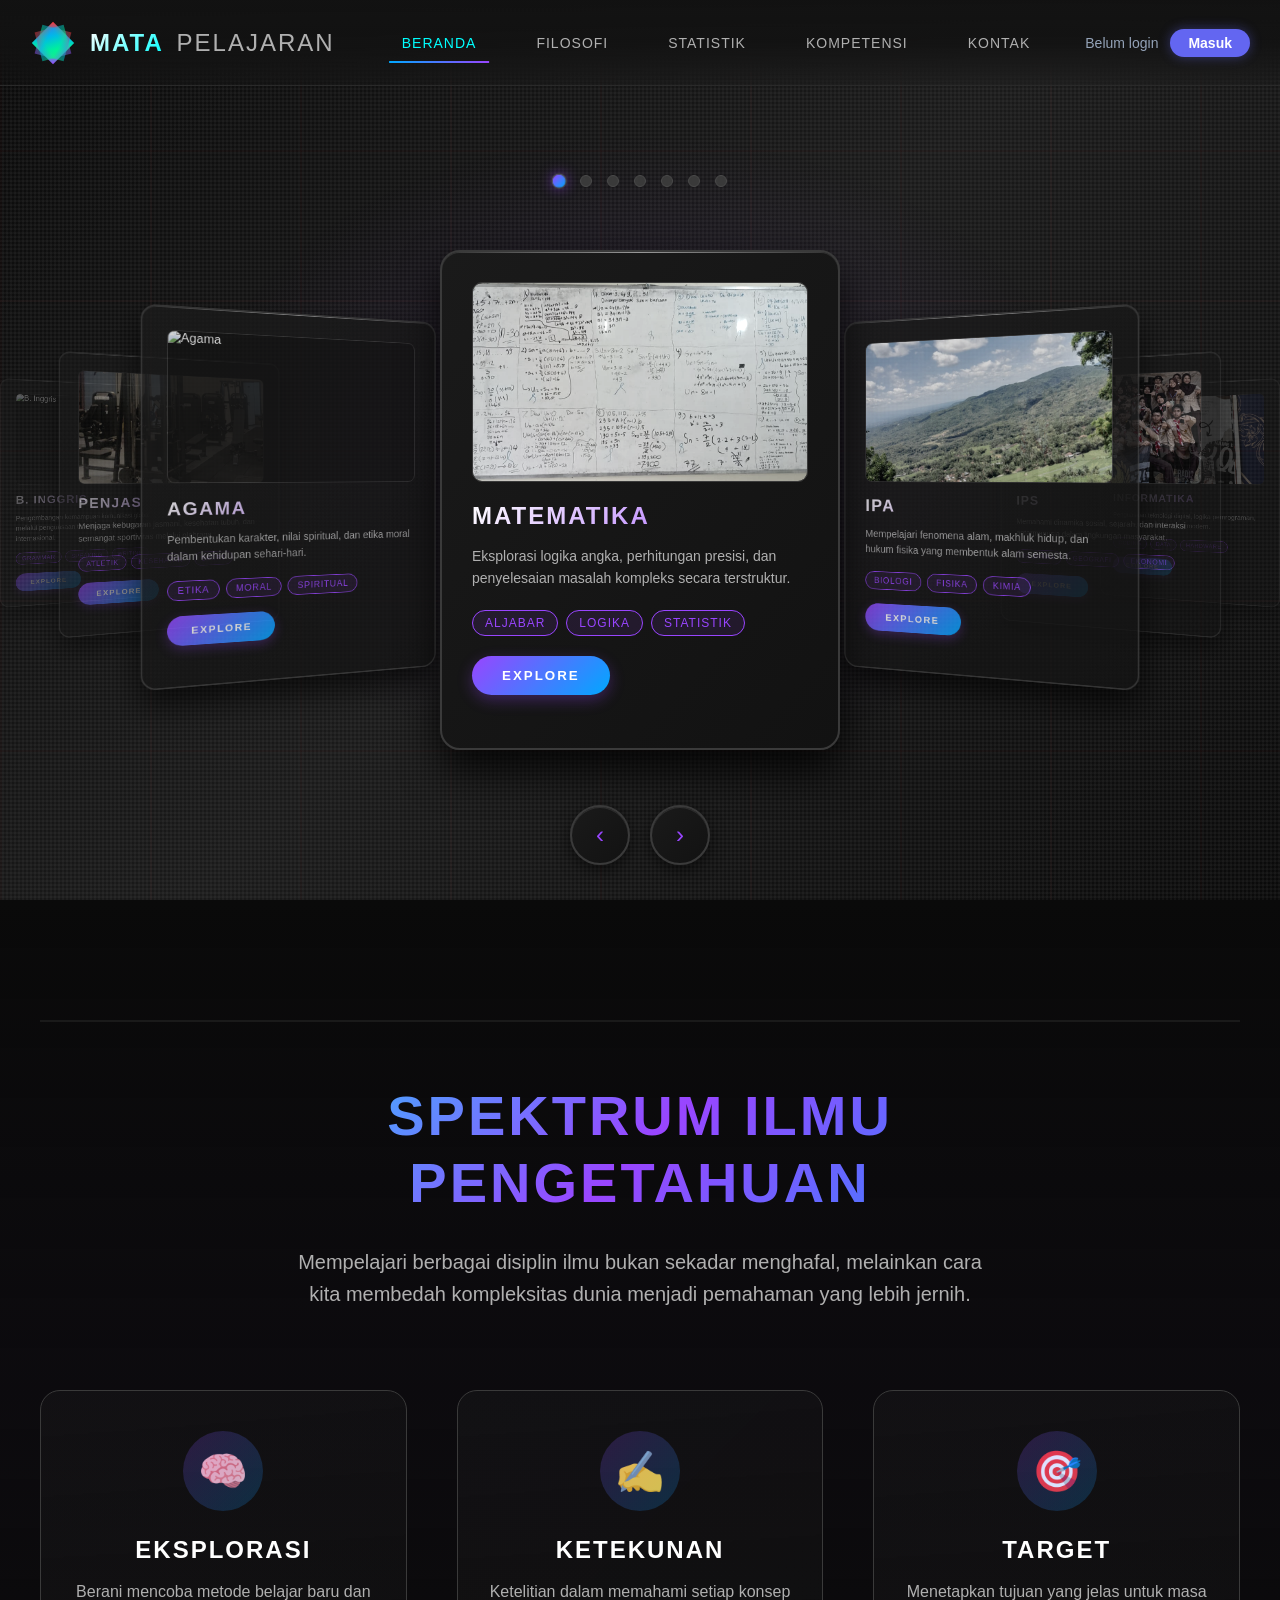
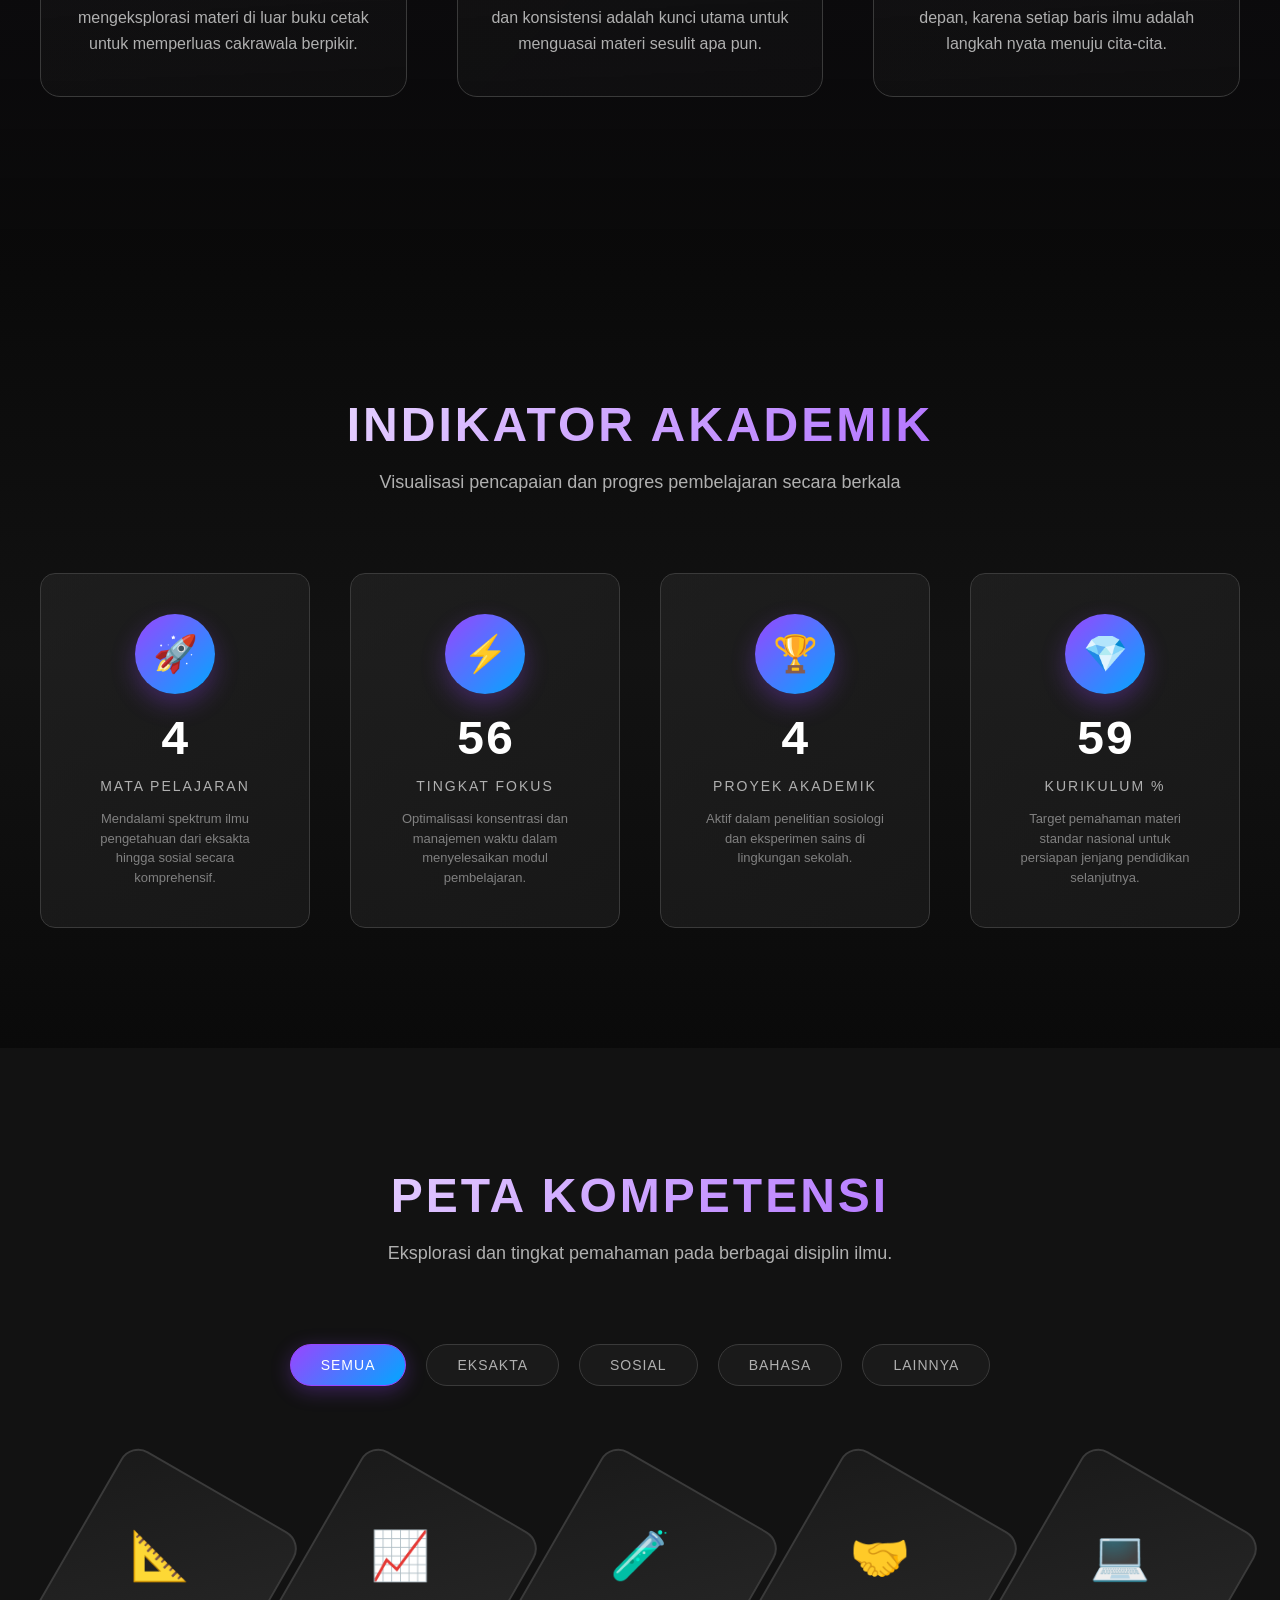
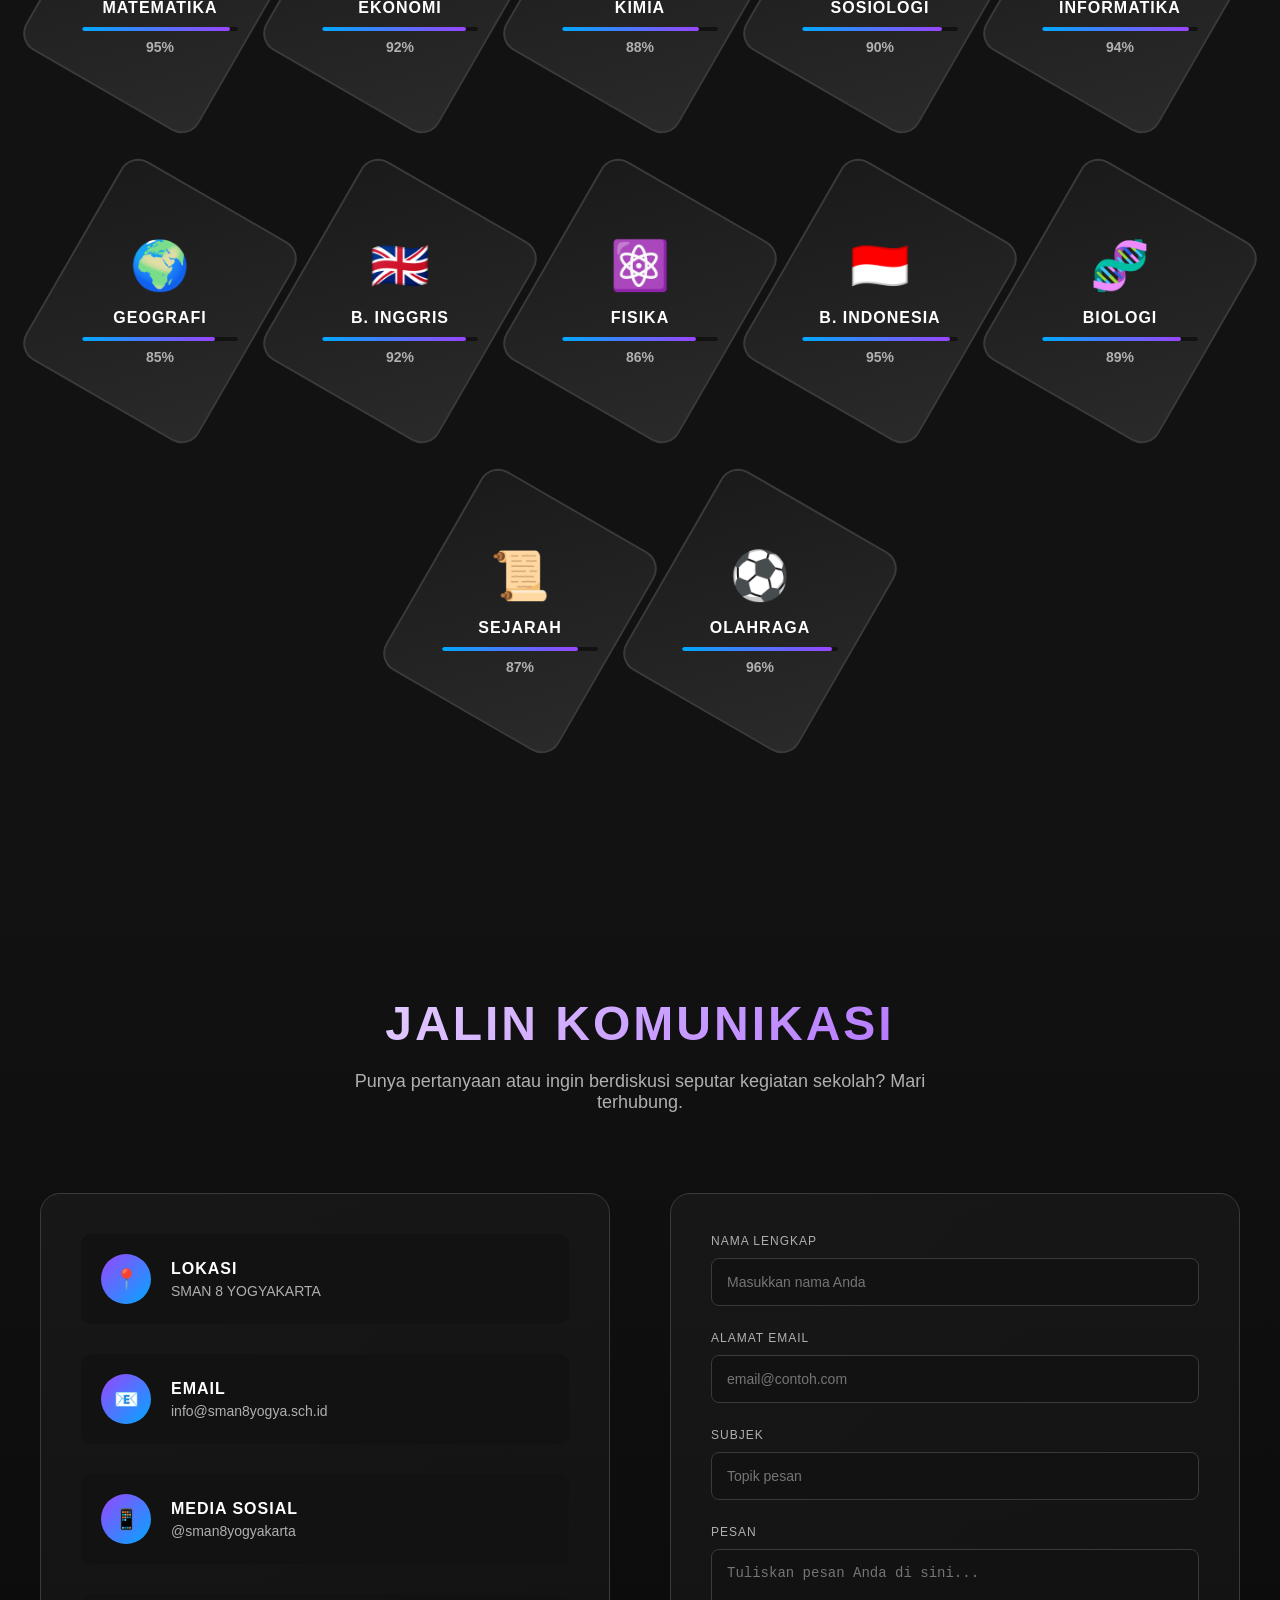
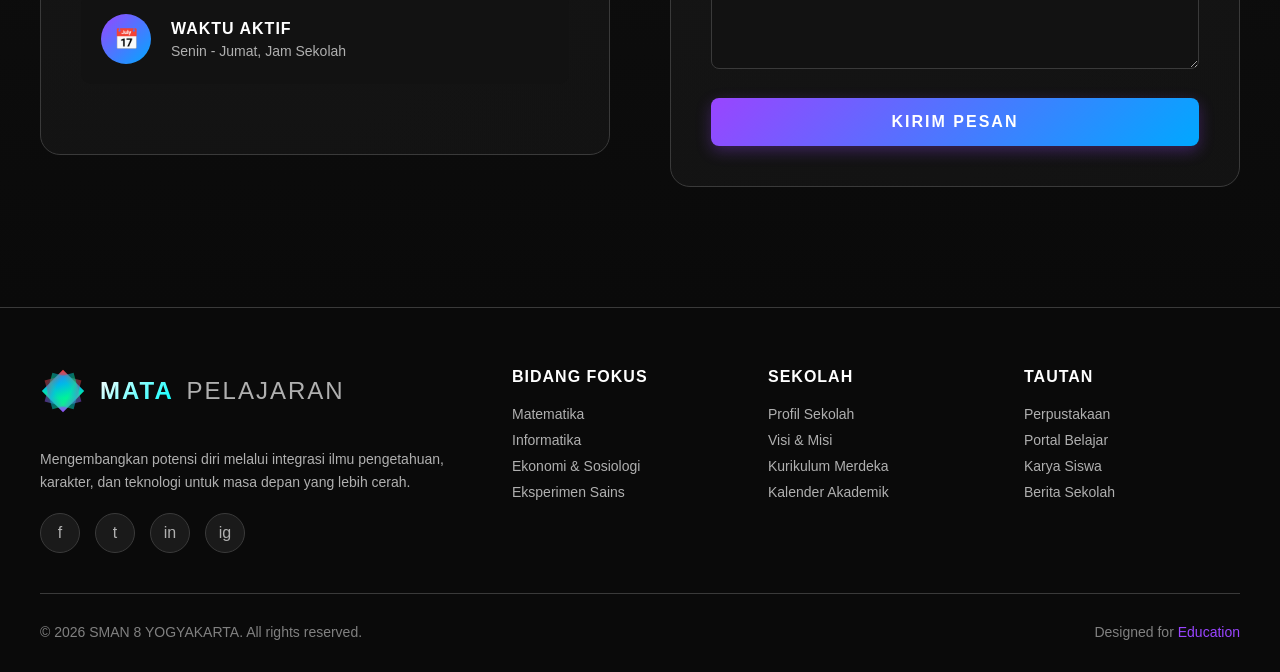
==== commit 8e93b851: "Update index.html" ====
--- a/index.html
+++ b/index.html
@@ -5,16 +5,69 @@
     <meta name="viewport" content="width=device-width, initial-scale=1.0">
     <title>Mata Pelajaran</title>
     <link rel="stylesheet" href="templatemo-prism-flux.css">
-<!-- 
-
-TemplateMo 600 Prism Flux
-
-https://templatemo.com/tm-600-prism-flux
-
--->
+<style>
+        @media screen and (max-width: 768px) {
+            /* Memberikan ruang dorong atas agar kartu tidak menabrak header */
+            .hero {
+                padding: 130px 0 60px !important; 
+                min-height: auto !important;
+                display: flex !important;
+                align-items: center !important;
+                justify-content: center !important;
+            }
+
+            /* Memperluas area tinggi kontainer jendela carousel di HP */
+            .carousel-container {
+                height: 480px !important; 
+                perspective: 1000px !important;
+                margin: 0 auto !important;
+                width: 100% !important;
+                position: relative !important;
+            }
+
+            /* Menarik posisi kartu 3D tepat di tengah window */
+            .carousel-item {
+                width: 260px !important;  /* Lebar kartu di HP */
+                height: 380px !important; /* Tinggi kartu di HP */
+                position: absolute !important;
+                left: 50% !important;
+                top: 50% !important;
+                /* Rumus Matematika CSS: Menarik setengah dari lebar & tinggi kartu */
+                margin-left: -130px !important; /* - (260px / 2) */
+                margin-top: -190px !important;  /* - (380px / 2) */
+            }
+
+            /* Menyesuaikan komponen dalam kartu agar pas di HP */
+            .carousel-item .card {
+                padding: 20px !important;
+                border-radius: 15px !important;
+                height: 100% !important;
+            }
+
+            .card-image {
+                height: 130px !important; /* Mengurangi tinggi gambar di HP agar teks tidak meluber */
+                margin-bottom: 12px !important;
+            }
+
+            .card-title {
+                font-size: 18px !important;
+                margin-bottom: 8px !important;
+            }
+
+            .card-description {
+                font-size: 12px !important;
+                line-height: 1.4 !important;
+                margin-bottom: 12px !important;
+            }
+            
+            /* Menyesuaikan posisi tombol kontrol di bawah kartu */
+            .carousel-controls {
+                bottom: -20px !important;
+            }
+        }
+    </style>
 </head>
 <body>
-    <!-- Loading Screen -->
     <div class="loader" id="loader">
         <div class="loader-content">
             <div class="loader-prism">
@@ -26,7 +79,6 @@
         </div>
     </div>
 
-    <!-- Navigation Header -->
     <header class="header" id="header">
         <nav class="nav-container">
             <a href="#home" class="logo">
@@ -64,12 +116,10 @@
         </nav>
     </header>
 
-    <!-- Hero Section with 3D Carousel -->
     <section class="hero" id="home">
         <div class="carousel-container">
             <div class="carousel" id="carousel">
-                <!-- Carousel items will be generated by JavaScript -->
-            </div>
+                </div>
             
             <div class="carousel-controls">
                 <button class="carousel-btn" id="prevBtn">‹</button>
@@ -77,13 +127,11 @@
             </div>
             
             <div class="carousel-indicators" id="indicators">
-                <!-- Indicators will be generated by JavaScript -->
-            </div>
+                </div>
         </div>
     </section>
 
-    <!-- NEW: Prism Philosophy Section (About) -->
-   <section class="philosophy-section" id="about">
+    <section class="philosophy-section" id="about">
         <div class="philosophy-container">
             <div class="prism-line"></div>
             
@@ -124,7 +172,6 @@
             <div class="philosophy-particles" id="particles"></div>
         </div>
     </section>
-    <!-- Stats Section with Content -->
     <section class="stats-section" id="stats">
         <div class="section-header">
             <h2 class="section-title">Indikator Akademik</h2>
@@ -162,8 +209,7 @@
 </div>
     </section>
 
-    <!-- Enhanced Skills Section - Technical Arsenal -->
-  <section class="skills-section" id="skills">
+    <section class="skills-section" id="skills">
     <div class="skills-container">
         <div class="section-header">
             <h2 class="section-title">Peta Kompetensi</h2>
@@ -183,8 +229,7 @@
     </div>
 </section>
 
-    <!-- Contact Section -->
-   <section class="contact-section" id="contact">
+    <section class="contact-section" id="contact">
         <div class="section-header">
             <h2 class="section-title">Jalin Komunikasi</h2>
             <p class="section-subtitle">Punya pertanyaan atau ingin berdiskusi seputar kegiatan sekolah? Mari terhubung.</p>
@@ -250,7 +295,6 @@
             </form>
         </div>
     </section>
-    <!-- Footer -->
     <footer class="footer">
         <div class="footer-content">
             <div class="footer-brand">
@@ -342,33 +386,3 @@
     }
 
     document.addEventListener('DOMContentLoaded', () => {
-        const userInfo = document.getElementById('userInfo');
-        const authButton = document.querySelector('#authArea button');
-        
-        // Cek apakah ada status login aktif di browser
-        if (sessionStorage.getItem('isLoggedIn') === 'true' || document.referrer.includes('login')) {
-            
-            // Ambil username yang tadi disimpan saat login. Jika kosong/tidak ada, gunakan cadangan 'Siswa'
-            let activeUser = sessionStorage.getItem('loggedInUser') || 'Siswa';
-            
-            // Pastikan status login tersimpan agar saat halaman direfresh data tidak hilang
-            sessionStorage.setItem('isLoggedIn', 'true');
-            sessionStorage.setItem('loggedInUser', activeUser);
-            
-            if (userInfo) {
-                // SEKARANG DINAMIS: Menampilkan nama sesuai usn yang diinputkan pengguna!
-                userInfo.innerHTML = `Halo, <span style="color: #6366f1; font-weight: bold;">${activeUser}</span>`;
-            }
-            
-            if (authButton) {
-                // Mengubah tombol menjadi LOGOUT sesuai LKPD
-                authButton.textContent = 'LOGOUT';
-                authButton.style.background = '#ffffff';
-                authButton.style.color = '#1e1b4b';
-                authButton.style.border = '1px solid #1e1b4b';
-                authButton.style.boxShadow = 'none';
-            }
-        }
-    });
-</script>
-</body>
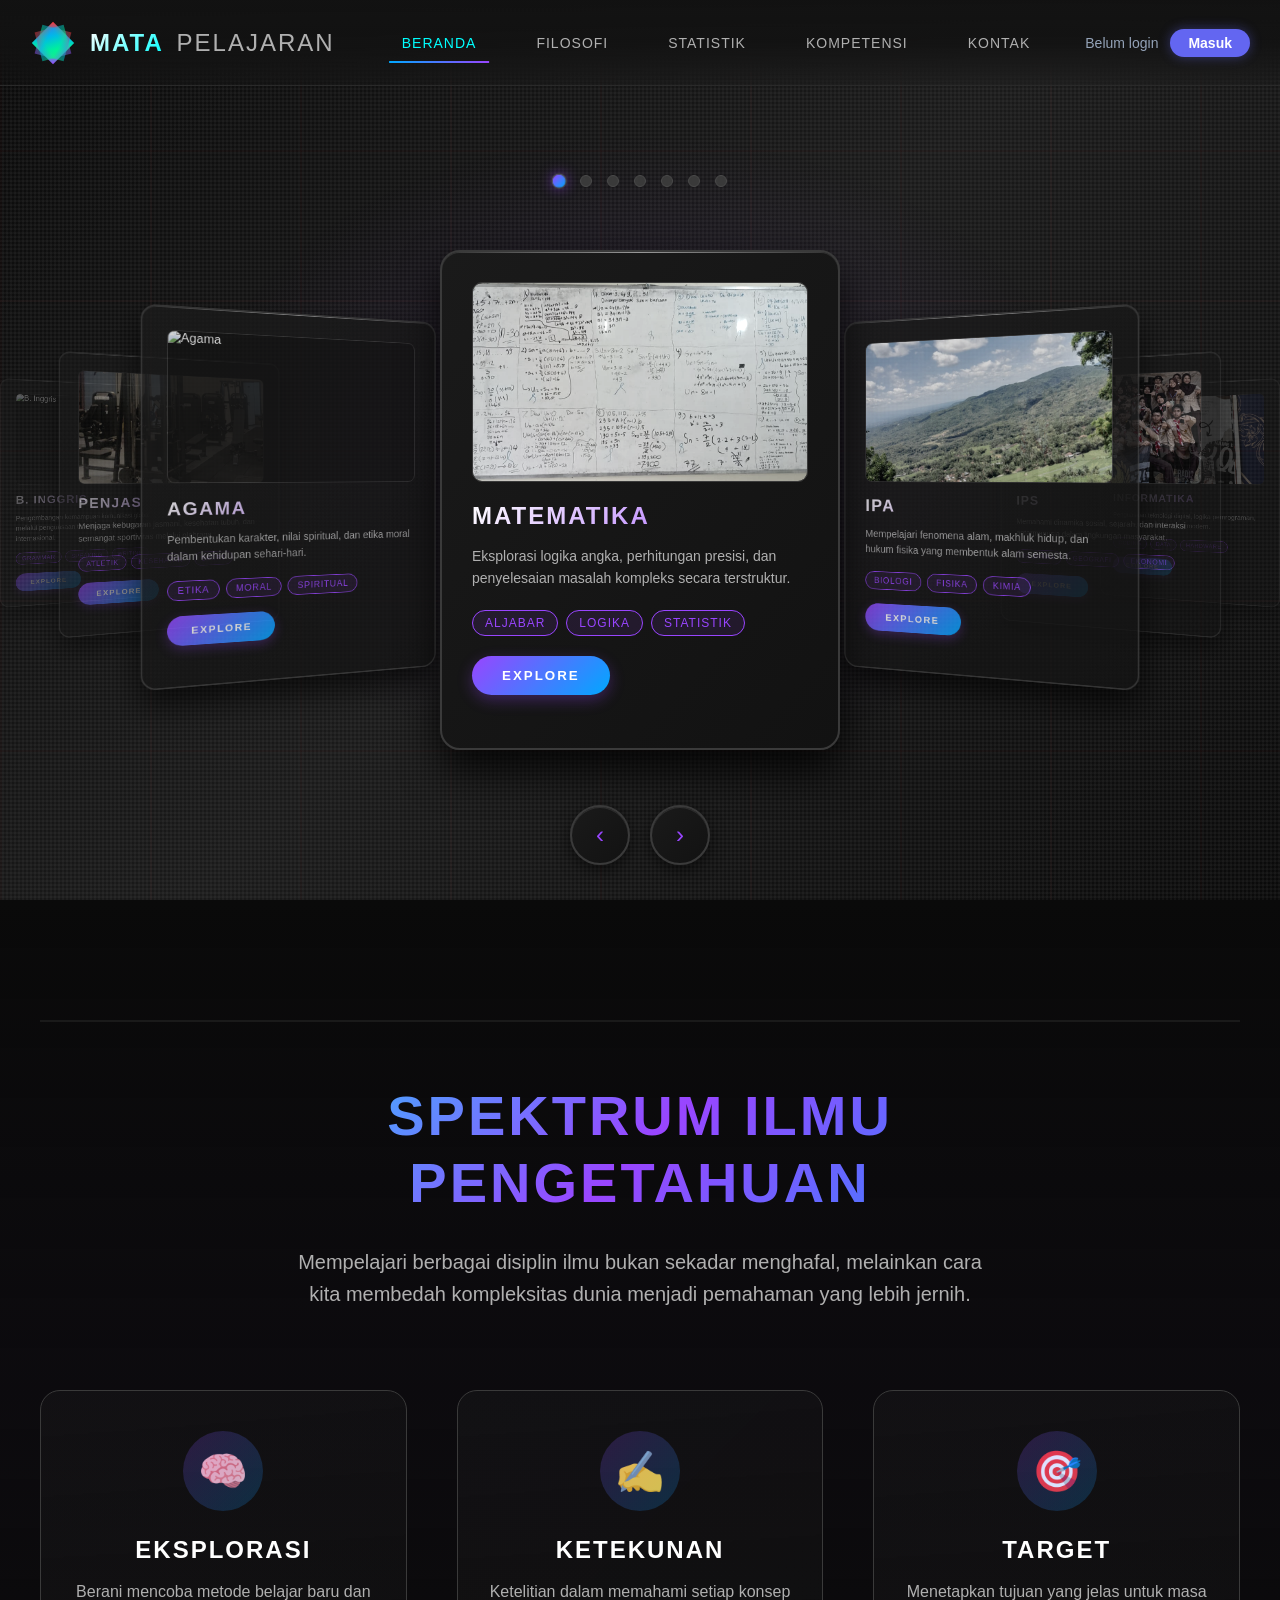
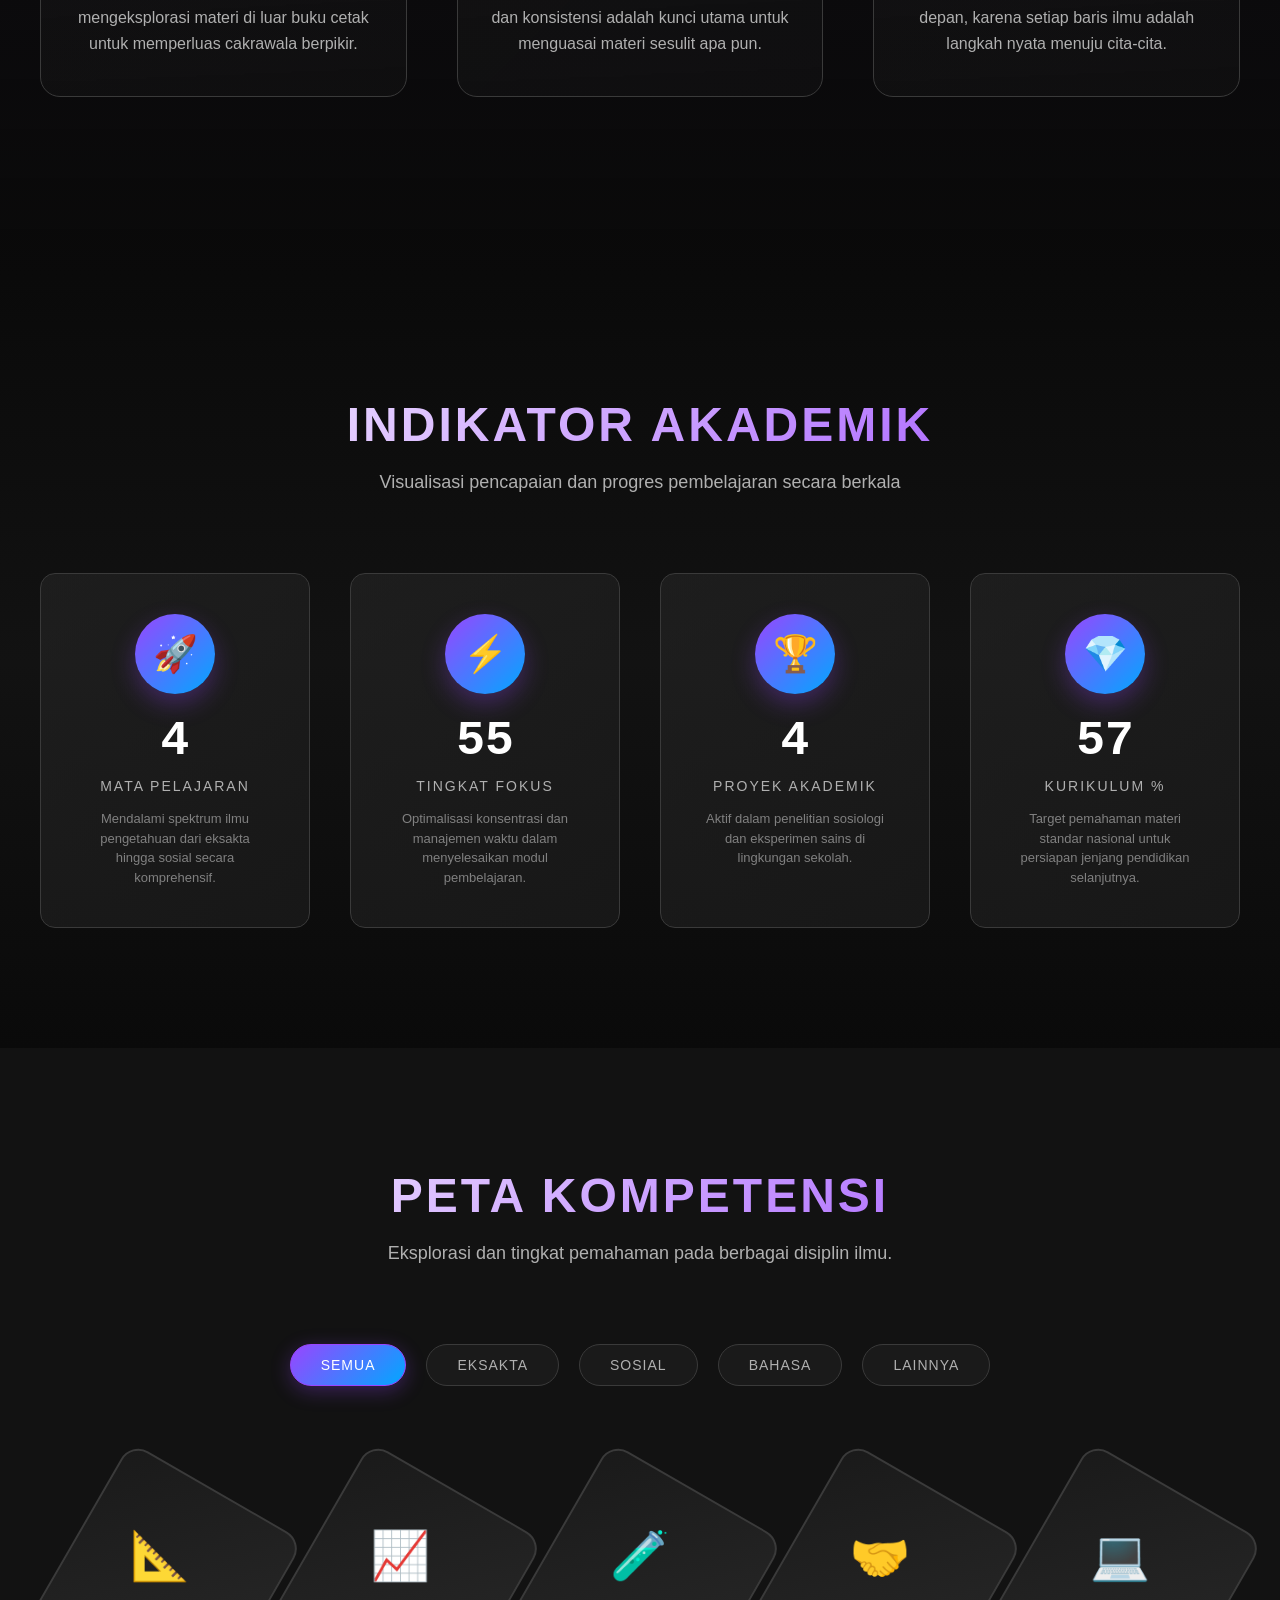
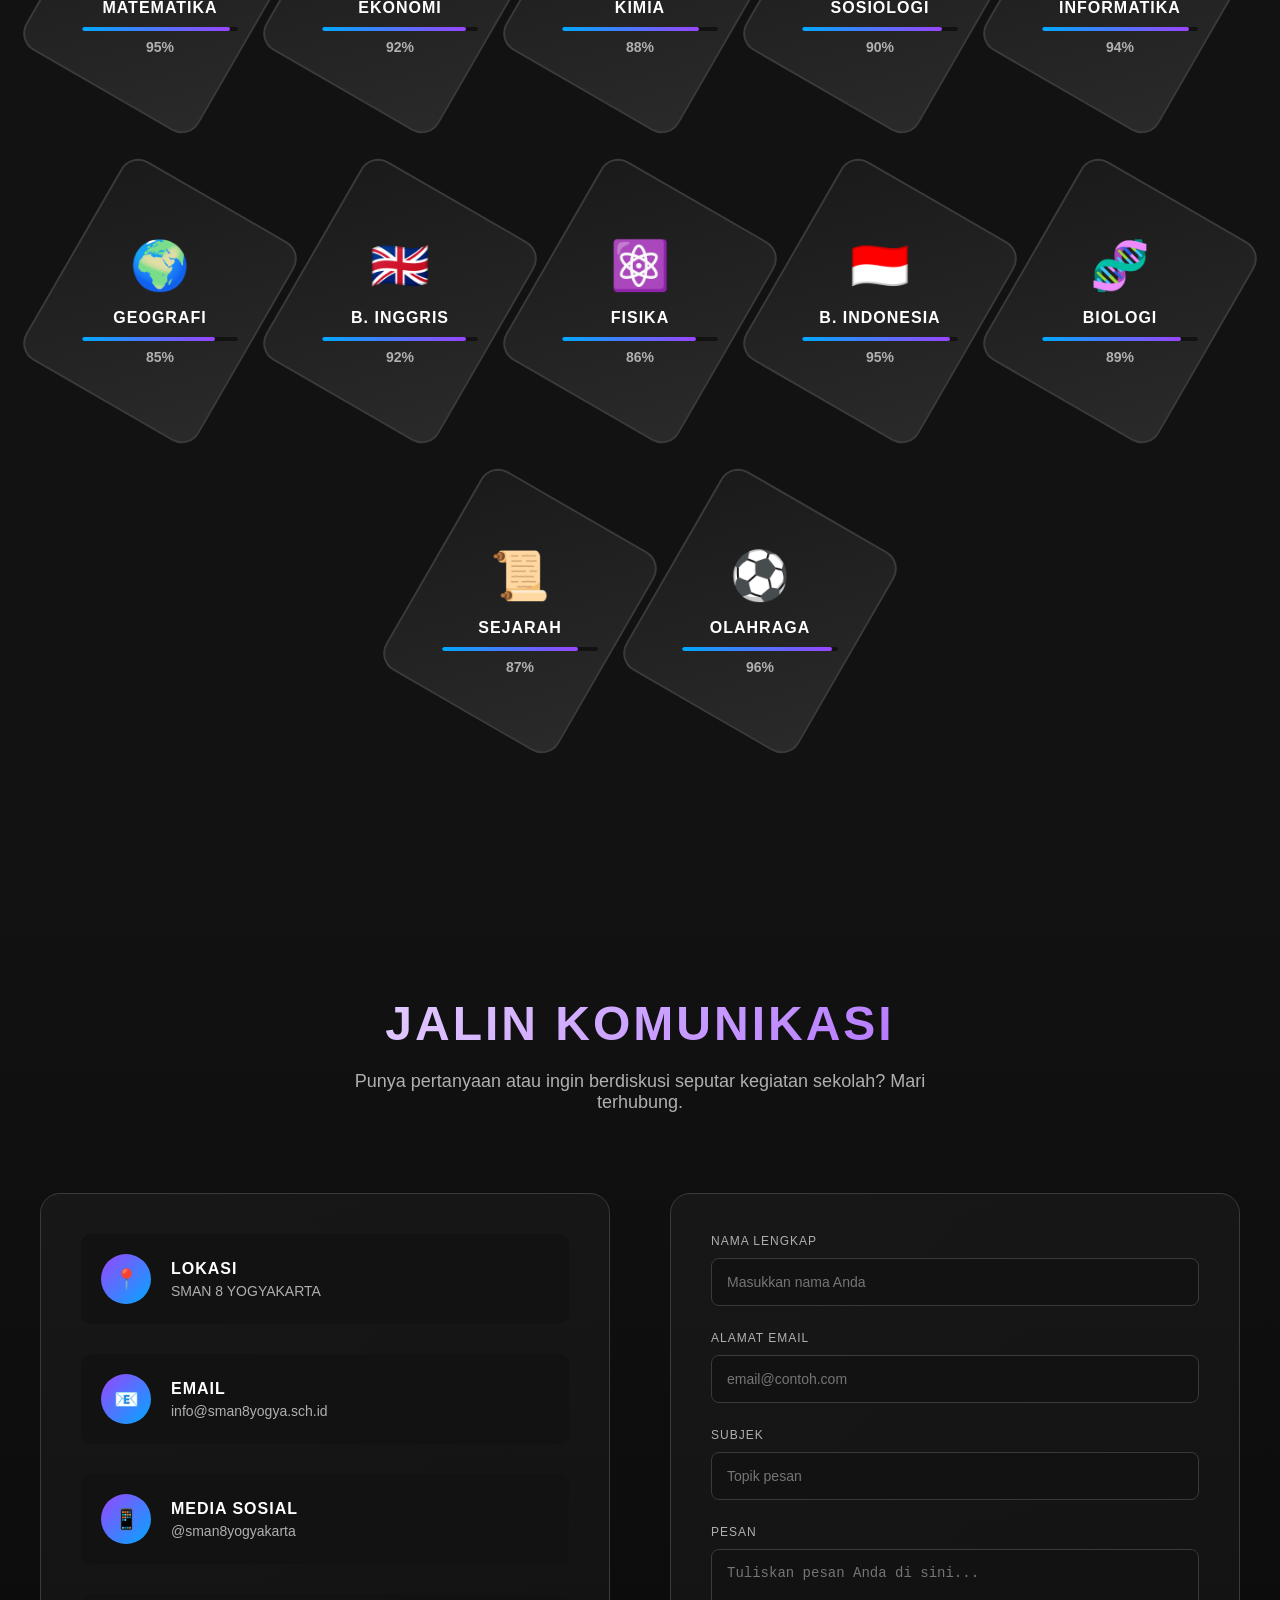
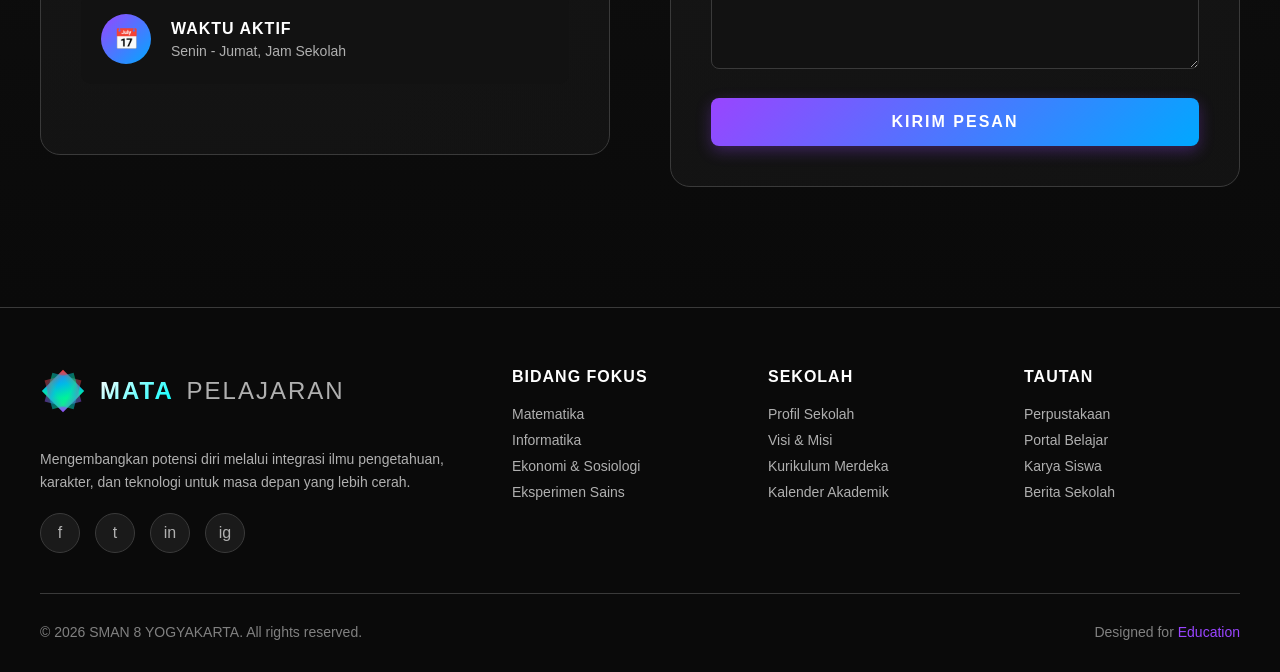
==== commit 2cbb5188: "Update index.html" ====
--- a/index.html
+++ b/index.html
@@ -5,69 +5,16 @@
     <meta name="viewport" content="width=device-width, initial-scale=1.0">
     <title>Mata Pelajaran</title>
     <link rel="stylesheet" href="templatemo-prism-flux.css">
-<style>
-        @media screen and (max-width: 768px) {
-            /* Memberikan ruang dorong atas agar kartu tidak menabrak header */
-            .hero {
-                padding: 130px 0 60px !important; 
-                min-height: auto !important;
-                display: flex !important;
-                align-items: center !important;
-                justify-content: center !important;
-            }
-
-            /* Memperluas area tinggi kontainer jendela carousel di HP */
-            .carousel-container {
-                height: 480px !important; 
-                perspective: 1000px !important;
-                margin: 0 auto !important;
-                width: 100% !important;
-                position: relative !important;
-            }
-
-            /* Menarik posisi kartu 3D tepat di tengah window */
-            .carousel-item {
-                width: 260px !important;  /* Lebar kartu di HP */
-                height: 380px !important; /* Tinggi kartu di HP */
-                position: absolute !important;
-                left: 50% !important;
-                top: 50% !important;
-                /* Rumus Matematika CSS: Menarik setengah dari lebar & tinggi kartu */
-                margin-left: -130px !important; /* - (260px / 2) */
-                margin-top: -190px !important;  /* - (380px / 2) */
-            }
-
-            /* Menyesuaikan komponen dalam kartu agar pas di HP */
-            .carousel-item .card {
-                padding: 20px !important;
-                border-radius: 15px !important;
-                height: 100% !important;
-            }
-
-            .card-image {
-                height: 130px !important; /* Mengurangi tinggi gambar di HP agar teks tidak meluber */
-                margin-bottom: 12px !important;
-            }
-
-            .card-title {
-                font-size: 18px !important;
-                margin-bottom: 8px !important;
-            }
-
-            .card-description {
-                font-size: 12px !important;
-                line-height: 1.4 !important;
-                margin-bottom: 12px !important;
-            }
-            
-            /* Menyesuaikan posisi tombol kontrol di bawah kartu */
-            .carousel-controls {
-                bottom: -20px !important;
-            }
-        }
-    </style>
+<!-- 
+
+TemplateMo 600 Prism Flux
+
+https://templatemo.com/tm-600-prism-flux
+
+-->
 </head>
 <body>
+    <!-- Loading Screen -->
     <div class="loader" id="loader">
         <div class="loader-content">
             <div class="loader-prism">
@@ -79,6 +26,7 @@
         </div>
     </div>
 
+    <!-- Navigation Header -->
     <header class="header" id="header">
         <nav class="nav-container">
             <a href="#home" class="logo">
@@ -116,10 +64,12 @@
         </nav>
     </header>
 
+    <!-- Hero Section with 3D Carousel -->
     <section class="hero" id="home">
         <div class="carousel-container">
             <div class="carousel" id="carousel">
-                </div>
+                <!-- Carousel items will be generated by JavaScript -->
+            </div>
             
             <div class="carousel-controls">
                 <button class="carousel-btn" id="prevBtn">‹</button>
@@ -127,11 +77,13 @@
             </div>
             
             <div class="carousel-indicators" id="indicators">
-                </div>
+                <!-- Indicators will be generated by JavaScript -->
+            </div>
         </div>
     </section>
 
-    <section class="philosophy-section" id="about">
+    <!-- NEW: Prism Philosophy Section (About) -->
+   <section class="philosophy-section" id="about">
         <div class="philosophy-container">
             <div class="prism-line"></div>
             
@@ -172,6 +124,7 @@
             <div class="philosophy-particles" id="particles"></div>
         </div>
     </section>
+    <!-- Stats Section with Content -->
     <section class="stats-section" id="stats">
         <div class="section-header">
             <h2 class="section-title">Indikator Akademik</h2>
@@ -209,7 +162,8 @@
 </div>
     </section>
 
-    <section class="skills-section" id="skills">
+    <!-- Enhanced Skills Section - Technical Arsenal -->
+  <section class="skills-section" id="skills">
     <div class="skills-container">
         <div class="section-header">
             <h2 class="section-title">Peta Kompetensi</h2>
@@ -229,7 +183,8 @@
     </div>
 </section>
 
-    <section class="contact-section" id="contact">
+    <!-- Contact Section -->
+   <section class="contact-section" id="contact">
         <div class="section-header">
             <h2 class="section-title">Jalin Komunikasi</h2>
             <p class="section-subtitle">Punya pertanyaan atau ingin berdiskusi seputar kegiatan sekolah? Mari terhubung.</p>
@@ -295,6 +250,7 @@
             </form>
         </div>
     </section>
+    <!-- Footer -->
     <footer class="footer">
         <div class="footer-content">
             <div class="footer-brand">
@@ -386,3 +342,33 @@
     }
 
     document.addEventListener('DOMContentLoaded', () => {
+        const userInfo = document.getElementById('userInfo');
+        const authButton = document.querySelector('#authArea button');
+        
+        // Cek apakah ada status login aktif di browser
+        if (sessionStorage.getItem('isLoggedIn') === 'true' || document.referrer.includes('login')) {
+            
+            // Ambil username yang tadi disimpan saat login. Jika kosong/tidak ada, gunakan cadangan 'Siswa'
+            let activeUser = sessionStorage.getItem('loggedInUser') || 'Siswa';
+            
+            // Pastikan status login tersimpan agar saat halaman direfresh data tidak hilang
+            sessionStorage.setItem('isLoggedIn', 'true');
+            sessionStorage.setItem('loggedInUser', activeUser);
+            
+            if (userInfo) {
+                // SEKARANG DINAMIS: Menampilkan nama sesuai usn yang diinputkan pengguna!
+                userInfo.innerHTML = `Halo, <span style="color: #6366f1; font-weight: bold;">${activeUser}</span>`;
+            }
+            
+            if (authButton) {
+                // Mengubah tombol menjadi LOGOUT sesuai LKPD
+                authButton.textContent = 'LOGOUT';
+                authButton.style.background = '#ffffff';
+                authButton.style.color = '#1e1b4b';
+                authButton.style.border = '1px solid #1e1b4b';
+                authButton.style.boxShadow = 'none';
+            }
+        }
+    });
+</script>
+</body>
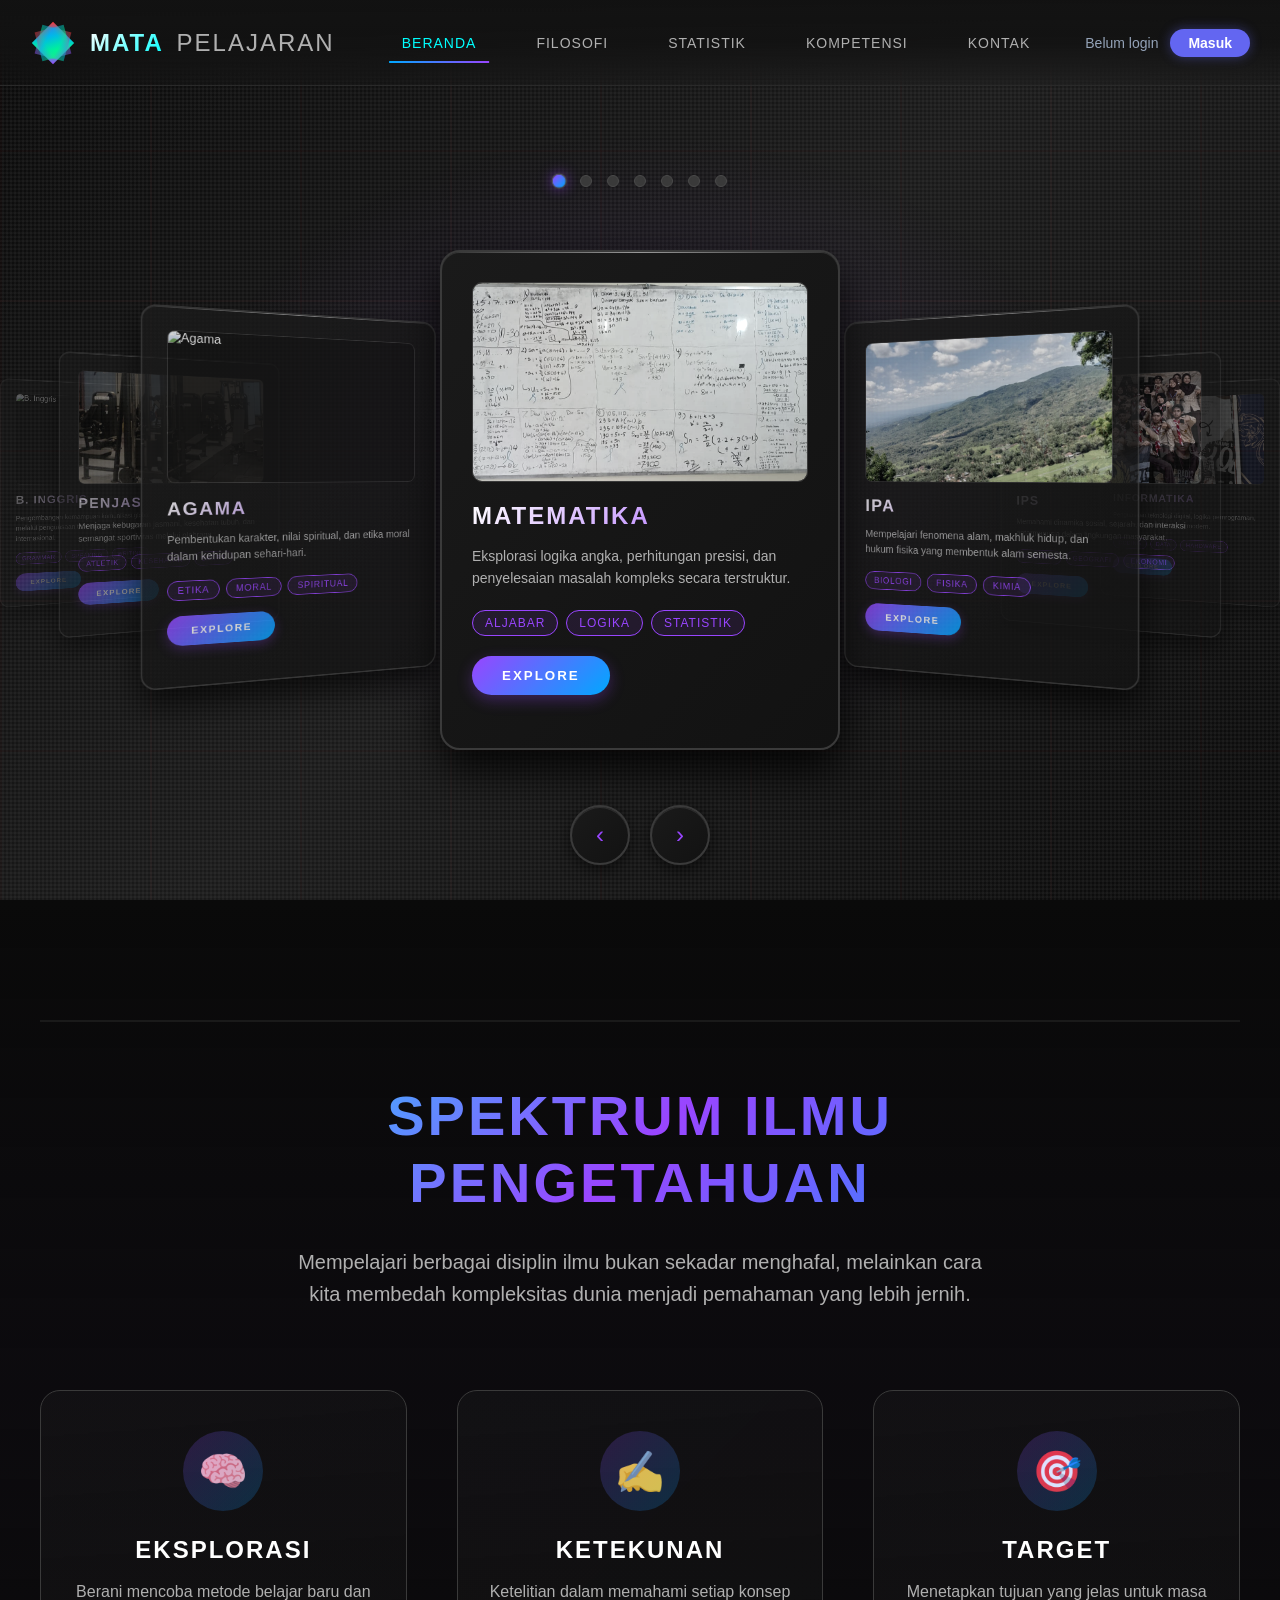
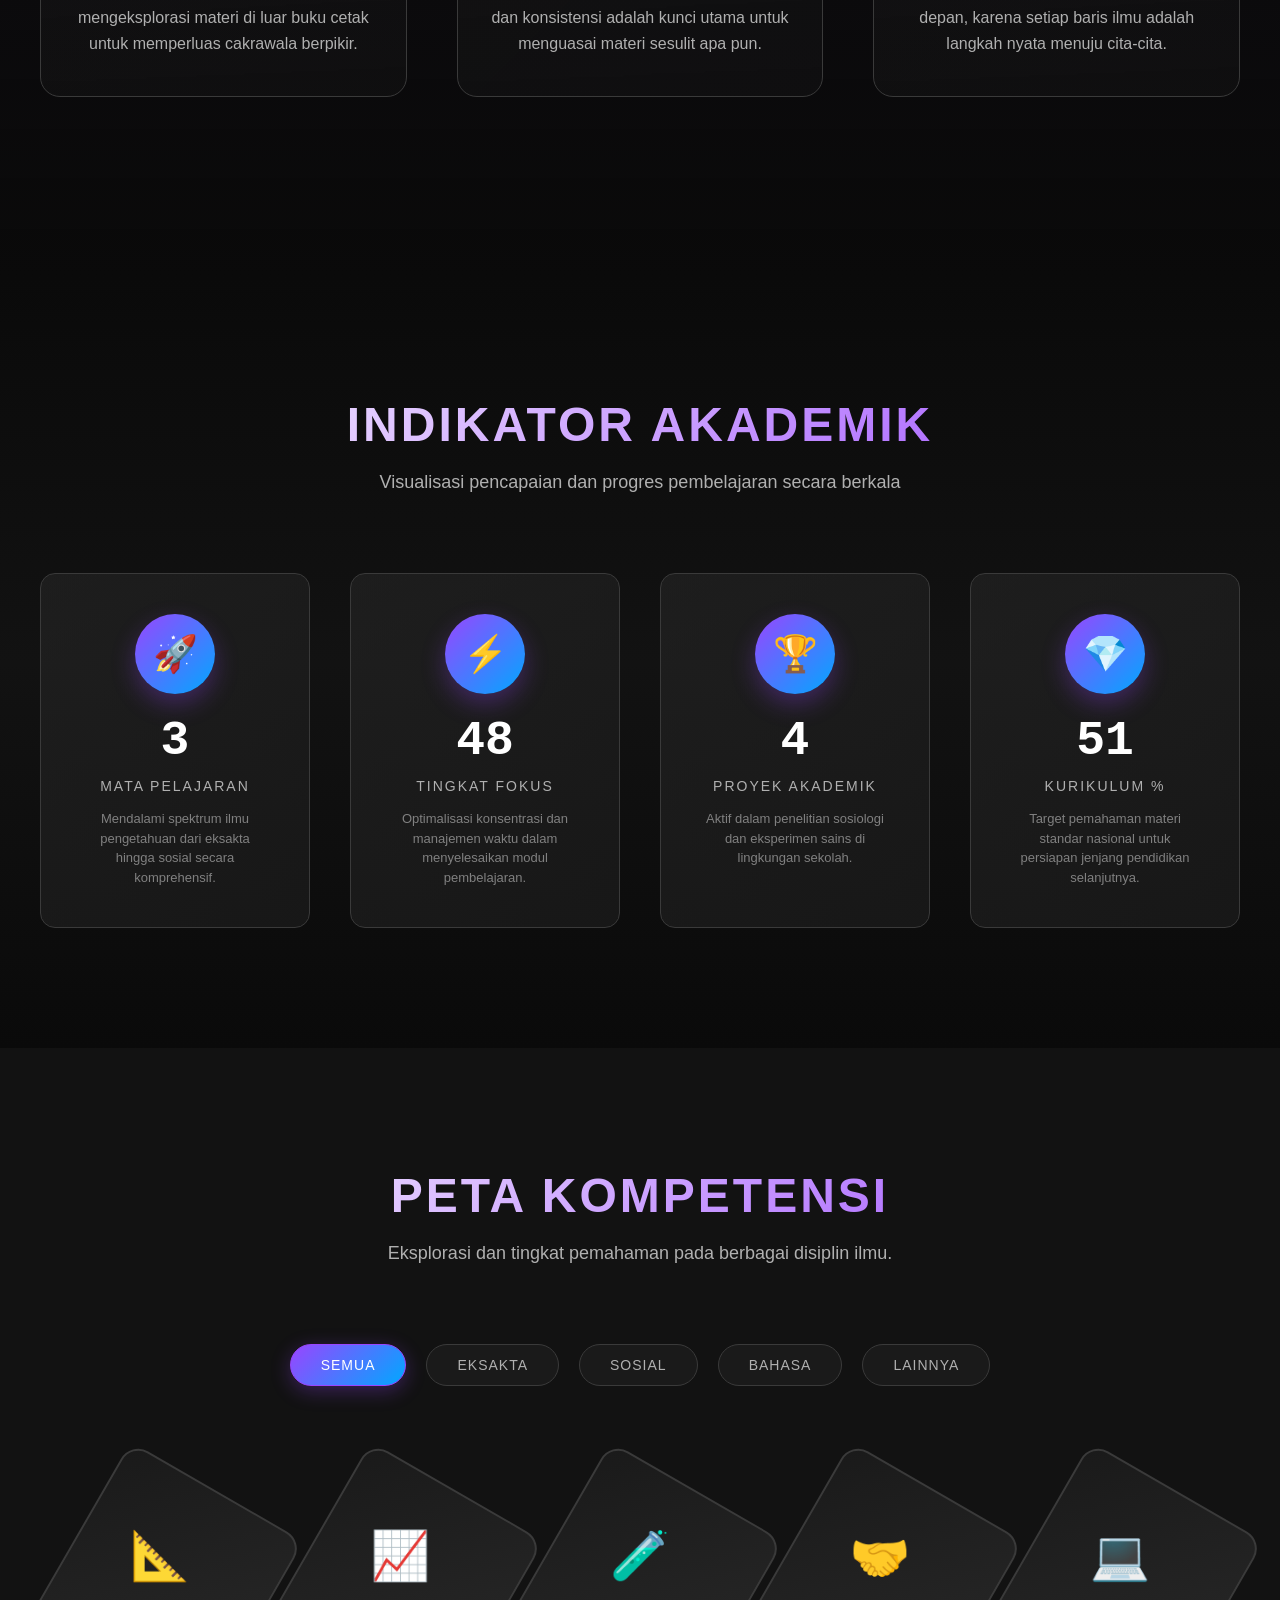
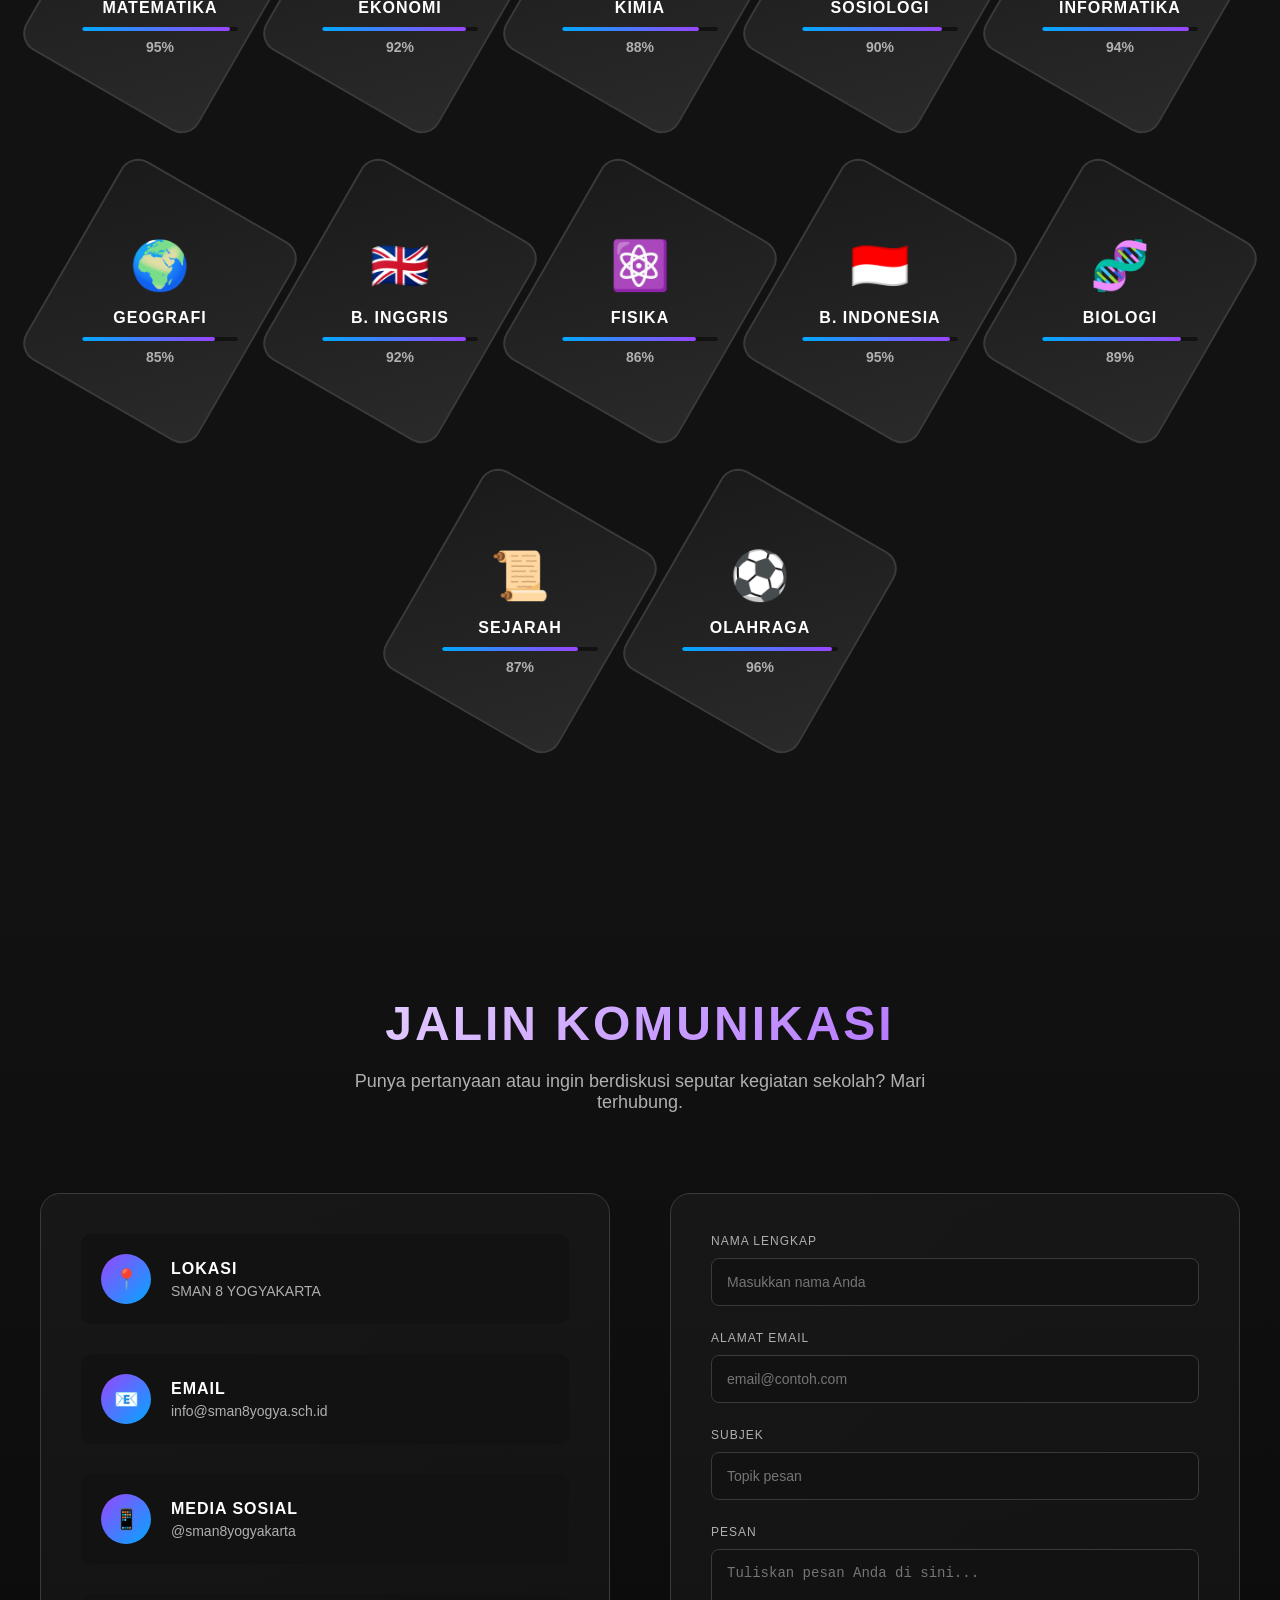
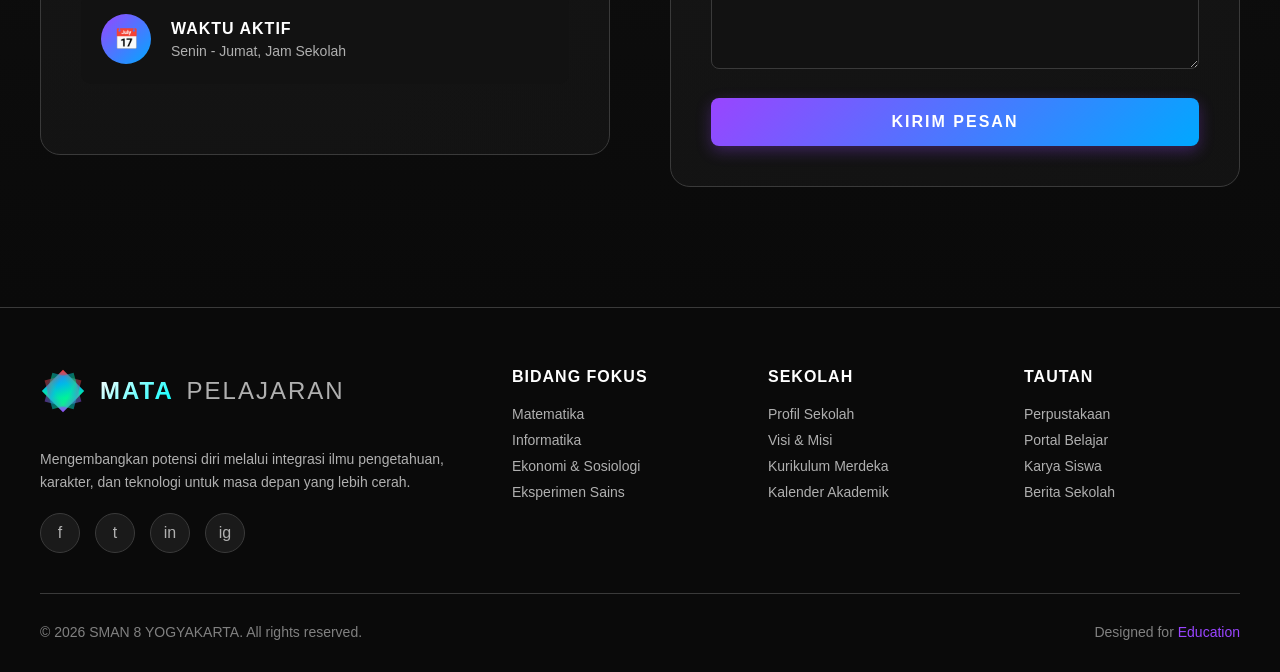
==== commit eb81fd14: "Update index.html" ====
--- a/index.html
+++ b/index.html
@@ -337,7 +337,8 @@
             authButton.style.border = 'none';
             authButton.style.boxShadow = '0 0 12px rgba(99, 102, 241, 0.4)';
         } else {
-            window.location.href = "login/index.html";
+            // DIUBAH: Mengarah ke file login.html di dalam folder admin baru Anda
+            window.location.href = "admin/login.html";
         }
     }
 
@@ -345,23 +346,26 @@
         const userInfo = document.getElementById('userInfo');
         const authButton = document.querySelector('#authArea button');
         
-        // Cek apakah ada status login aktif di browser
-        if (sessionStorage.getItem('isLoggedIn') === 'true' || document.referrer.includes('login')) {
-            
-            // Ambil username yang tadi disimpan saat login. Jika kosong/tidak ada, gunakan cadangan 'Siswa'
-            let activeUser = sessionStorage.getItem('loggedInUser') || 'Siswa';
-            
-            // Pastikan status login tersimpan agar saat halaman direfresh data tidak hilang
-            sessionStorage.setItem('isLoggedIn', 'true');
-            sessionStorage.setItem('loggedInUser', activeUser);
-            
+        // Mengambil status login dan username dari sessionStorage
+        let isLoggedIn = sessionStorage.getItem('isLoggedIn') === 'true';
+        let activeUser = sessionStorage.getItem('loggedInUser');
+        
+        // PENGAMAN HAK AKSES: Jika yang login adalah 'Admin', dia tidak boleh melihat halaman ini (Beranda Siswa)
+        // Dia harus dipaksa tetap berada di dalam dashboard adminnya sendiri
+        if (isLoggedIn && activeUser && activeUser.toLowerCase() === 'admin') {
+            window.location.href = "admin/index.html";
+            return; // Hentikan script agar halaman beranda tidak sempat dimuat
+        }
+        
+        // Cek jika yang login adalah siswa aktif
+        if (isLoggedIn && activeUser) {
             if (userInfo) {
-                // SEKARANG DINAMIS: Menampilkan nama sesuai usn yang diinputkan pengguna!
+                // Menampilkan nama siswa secara dinamis sesuai input login
                 userInfo.innerHTML = `Halo, <span style="color: #6366f1; font-weight: bold;">${activeUser}</span>`;
             }
             
             if (authButton) {
-                // Mengubah tombol menjadi LOGOUT sesuai LKPD
+                // Mengubah tombol menjadi LOGOUT sesuai instruksi LKPD
                 authButton.textContent = 'LOGOUT';
                 authButton.style.background = '#ffffff';
                 authButton.style.color = '#1e1b4b';
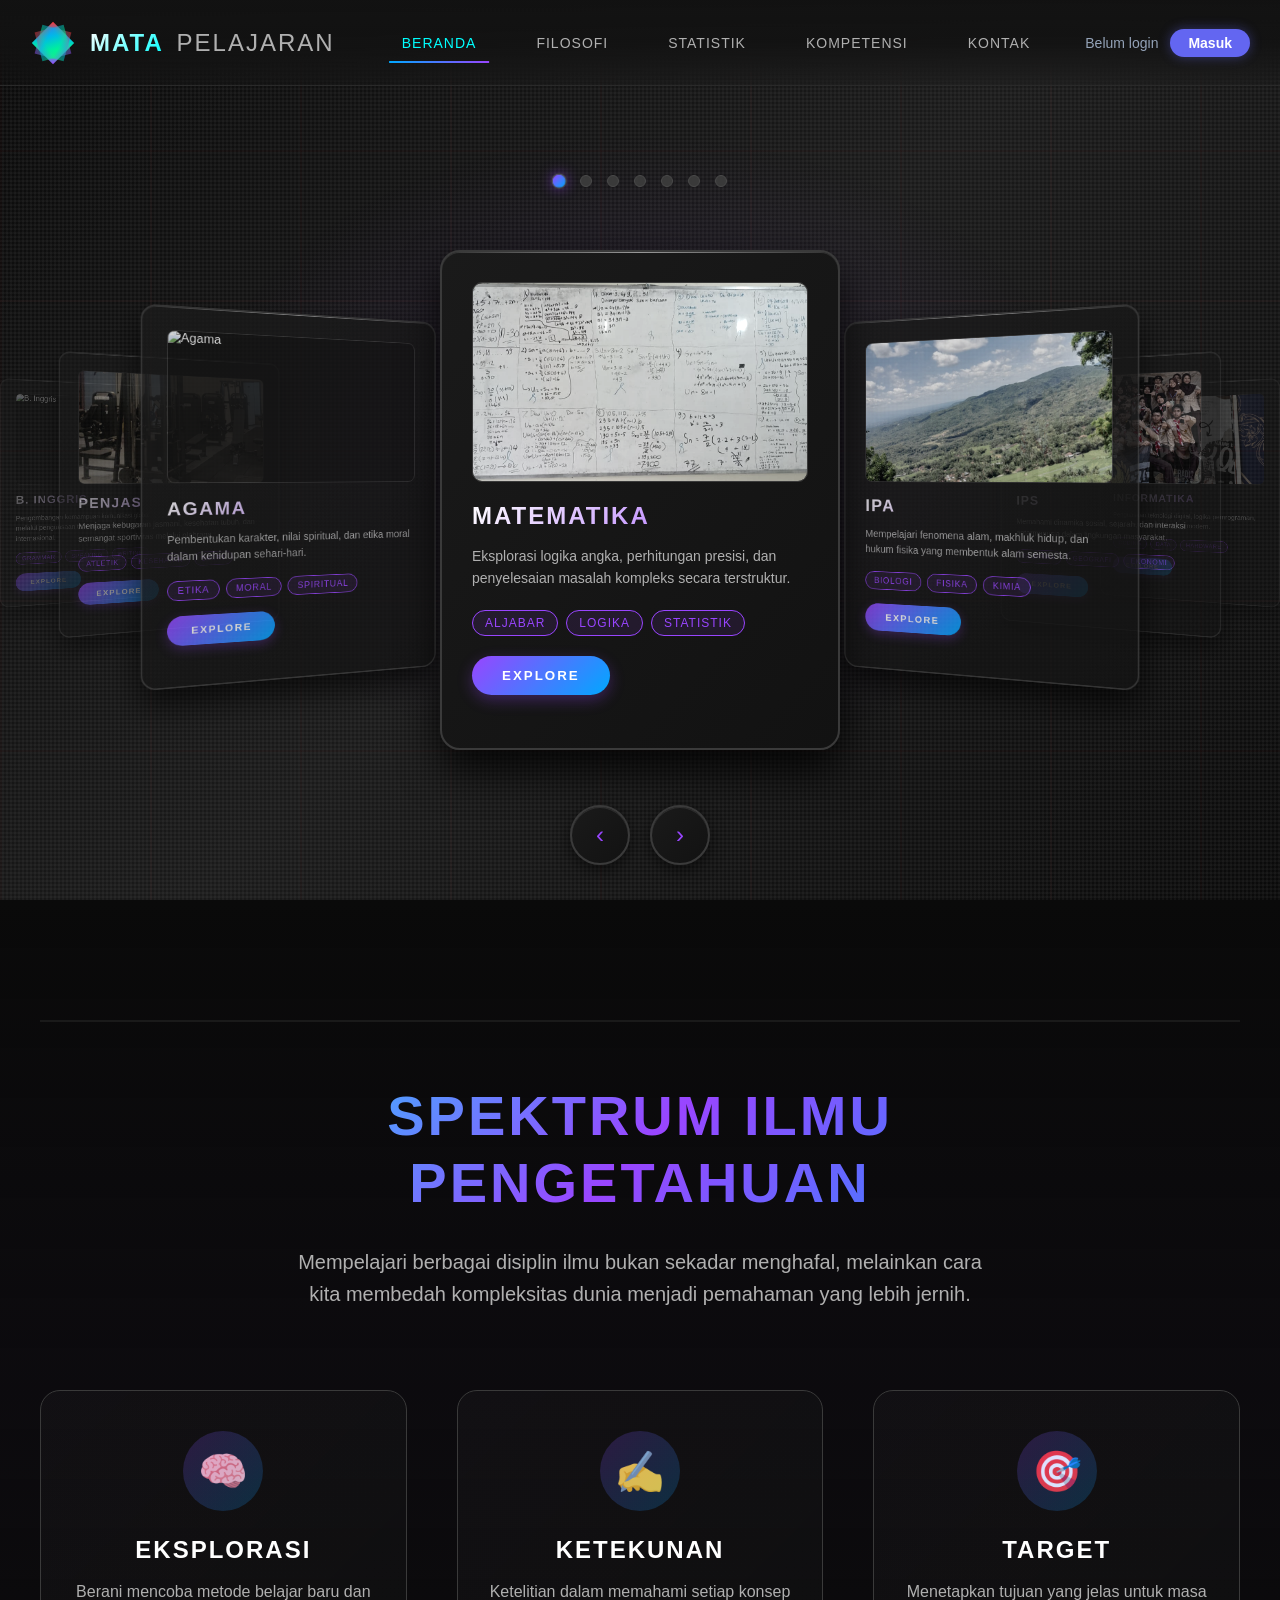
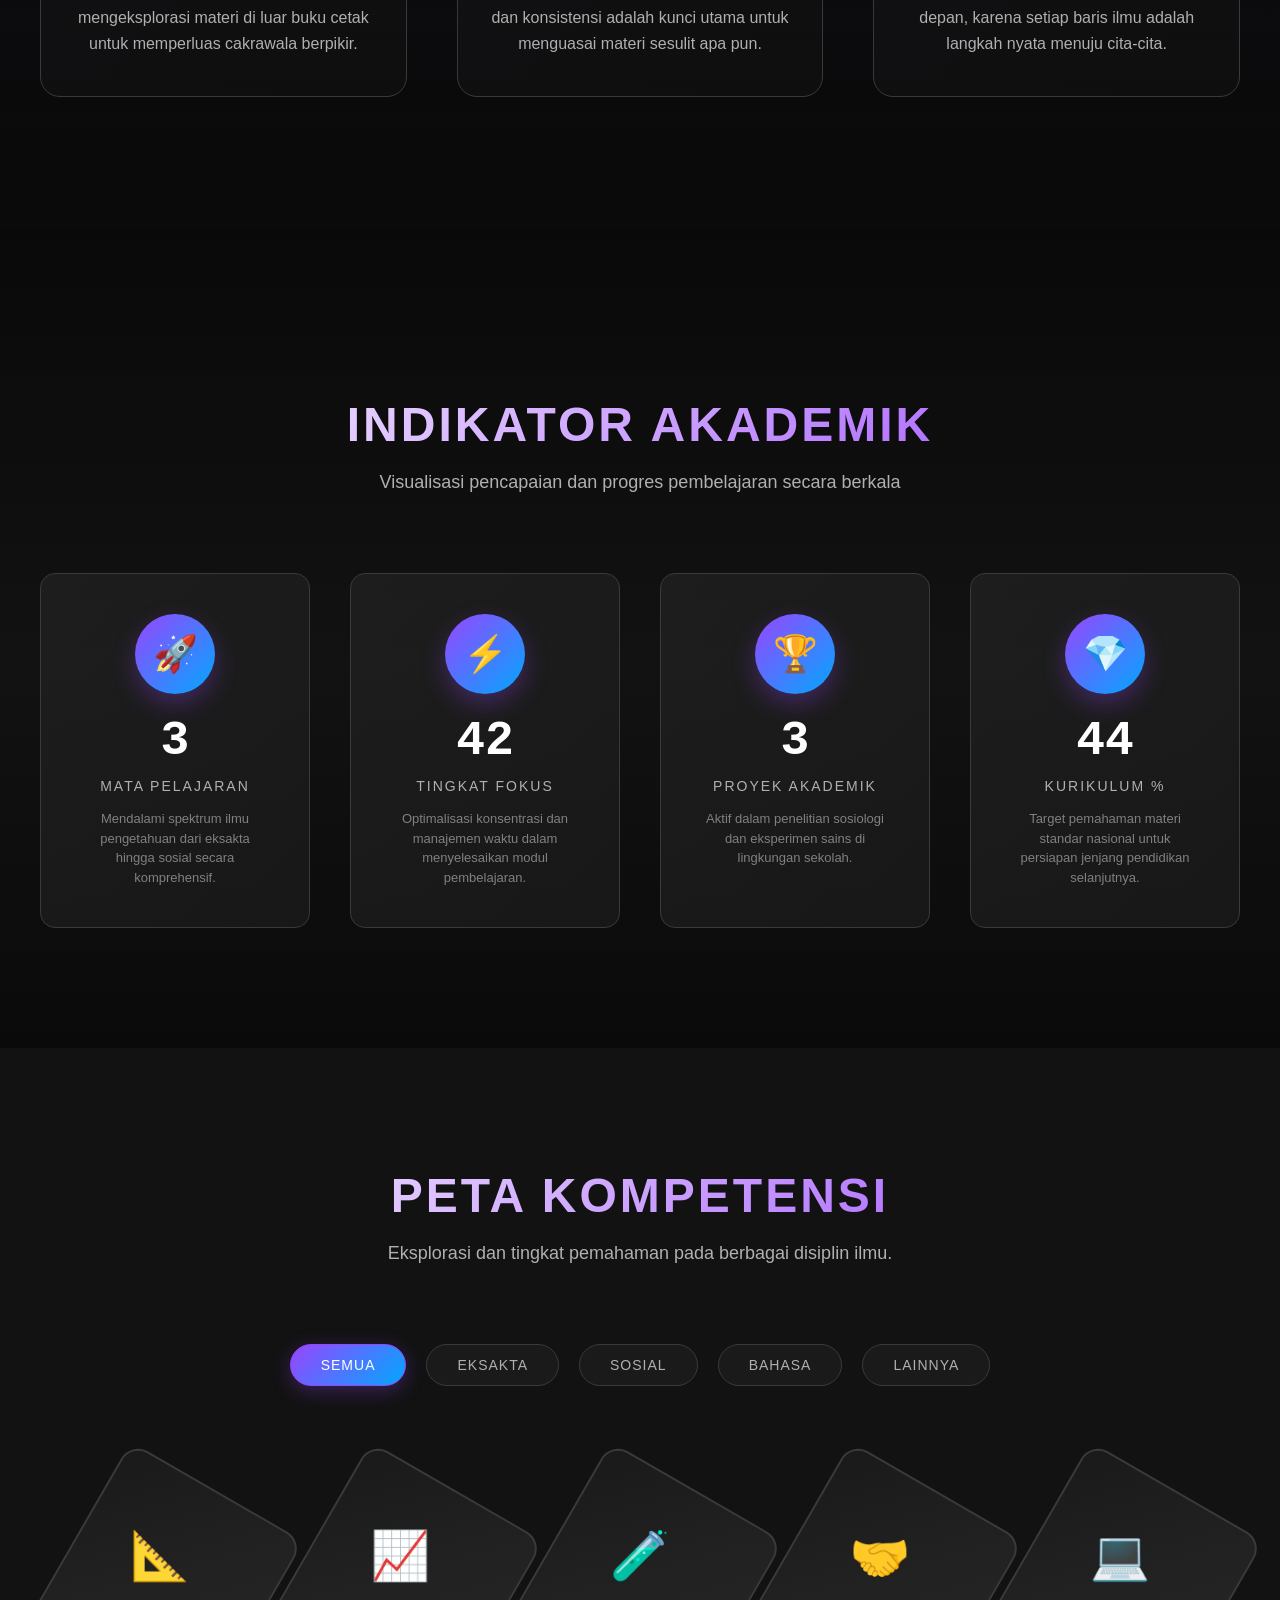
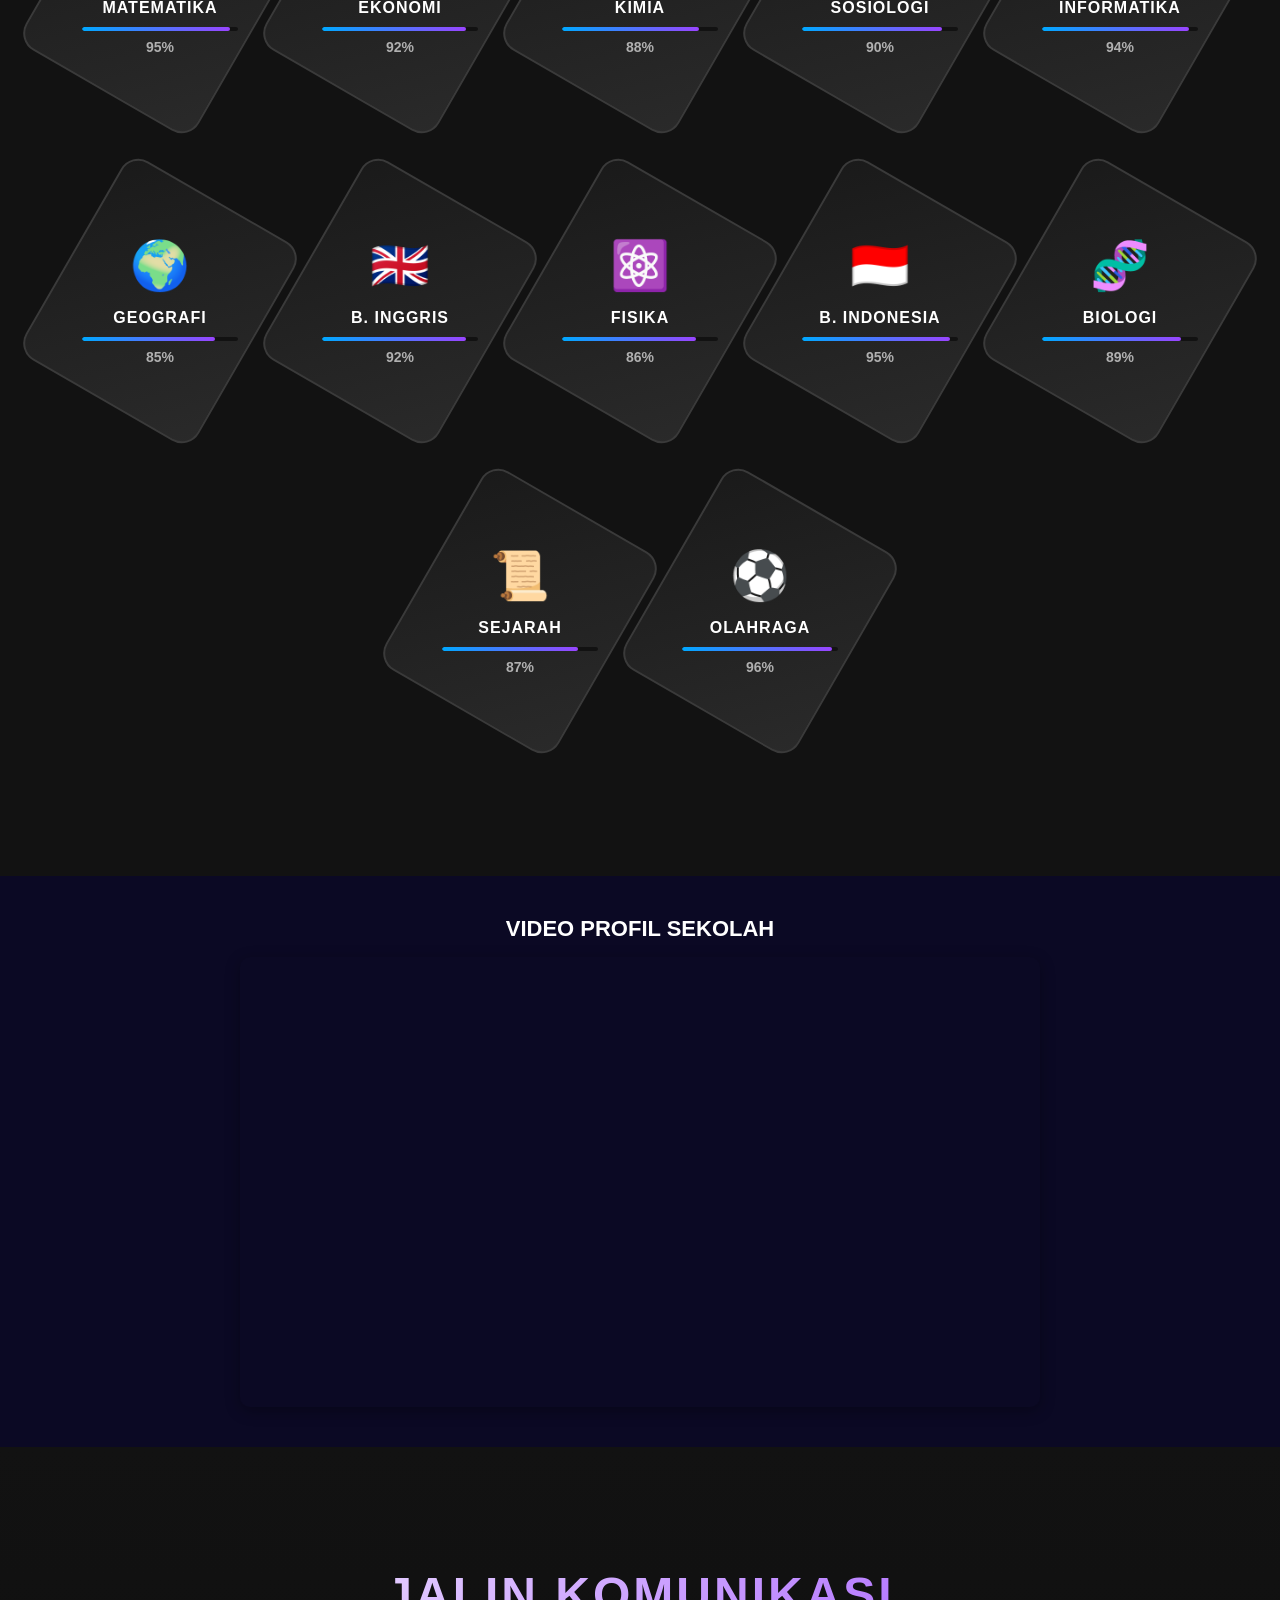
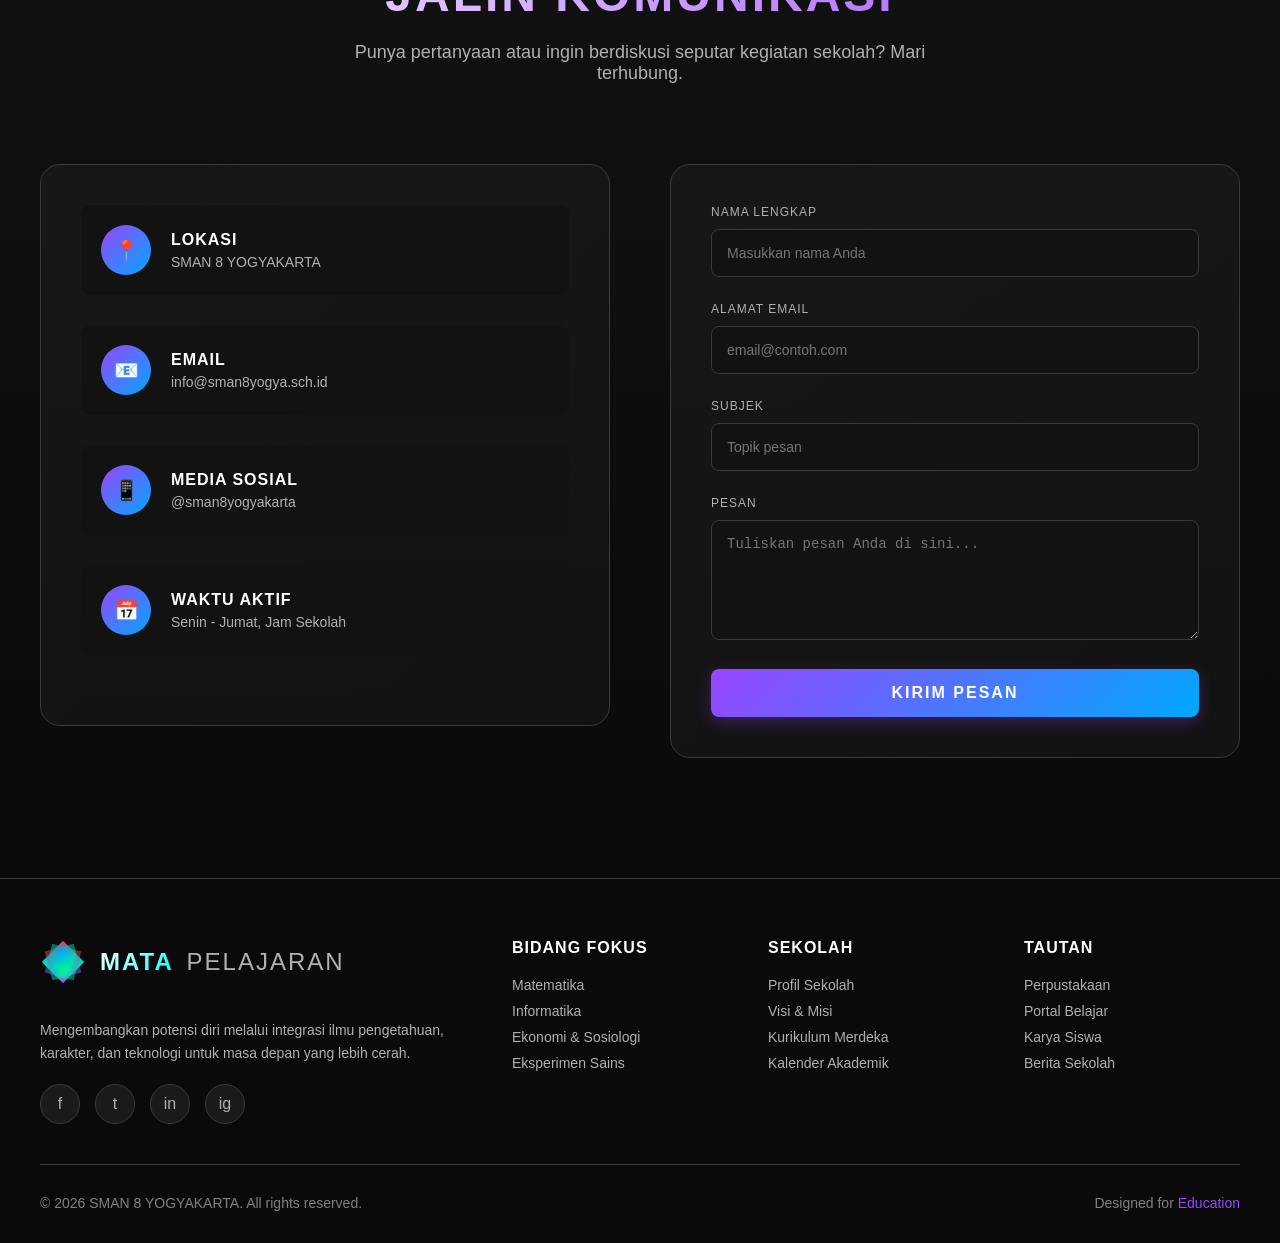
==== commit 3f875ee9: "Update index.html" ====
--- a/index.html
+++ b/index.html
@@ -183,6 +183,22 @@
     </div>
 </section>
 
+    <section id="video-sekolah" style="padding: 40px 20px; text-align: center; background: #0b0924;">
+        <div style="max-width: 800px; margin: 0 auto;">
+            <h3 style="color: #ffffff; margin-bottom: 15px; font-size: 22px; text-transform: uppercase;">Video Profil Sekolah</h3>
+            <div style="position: relative; padding-bottom: 56.25%; height: 0; overflow: hidden; border-radius: 10px; box-shadow: 0 4px 15px rgba(0,0,0,0.3);">
+                <iframe 
+                    style="position: absolute; top: 0; left: 0; width: 100%; height: 100%; border: 0;"
+                    src="https://www.youtube.com/embed/ll1yH1oTkxI?si=ECNpLShwLVxwGXsf" 
+                    title="YouTube video player" 
+                    allow="accelerometer; autoplay; clipboard-write; encrypted-media; gyroscope; picture-in-picture; web-share" 
+                    referrerpolicy="strict-origin-when-cross-origin" 
+                    allowfullscreen>
+                </iframe>
+            </div>
+        </div>
+   </section>
+       
     <!-- Contact Section -->
    <section class="contact-section" id="contact">
         <div class="section-header">
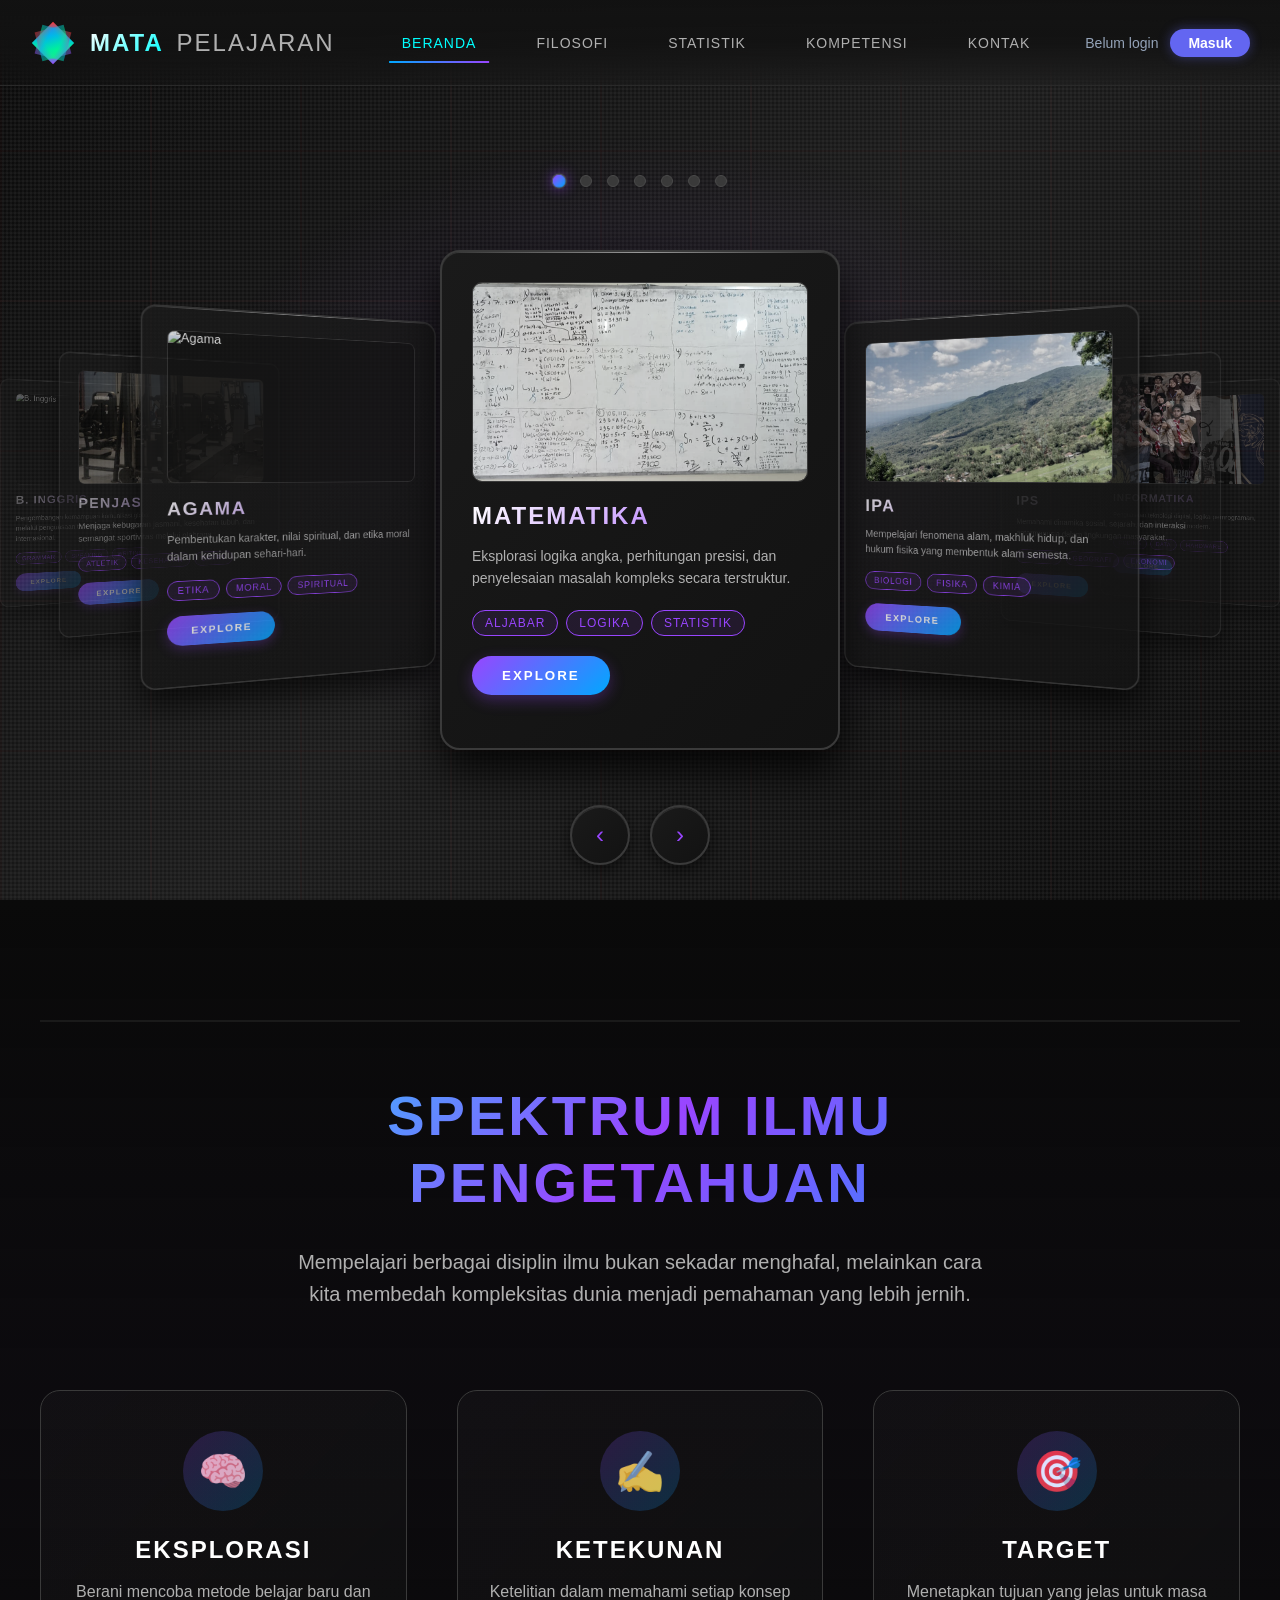
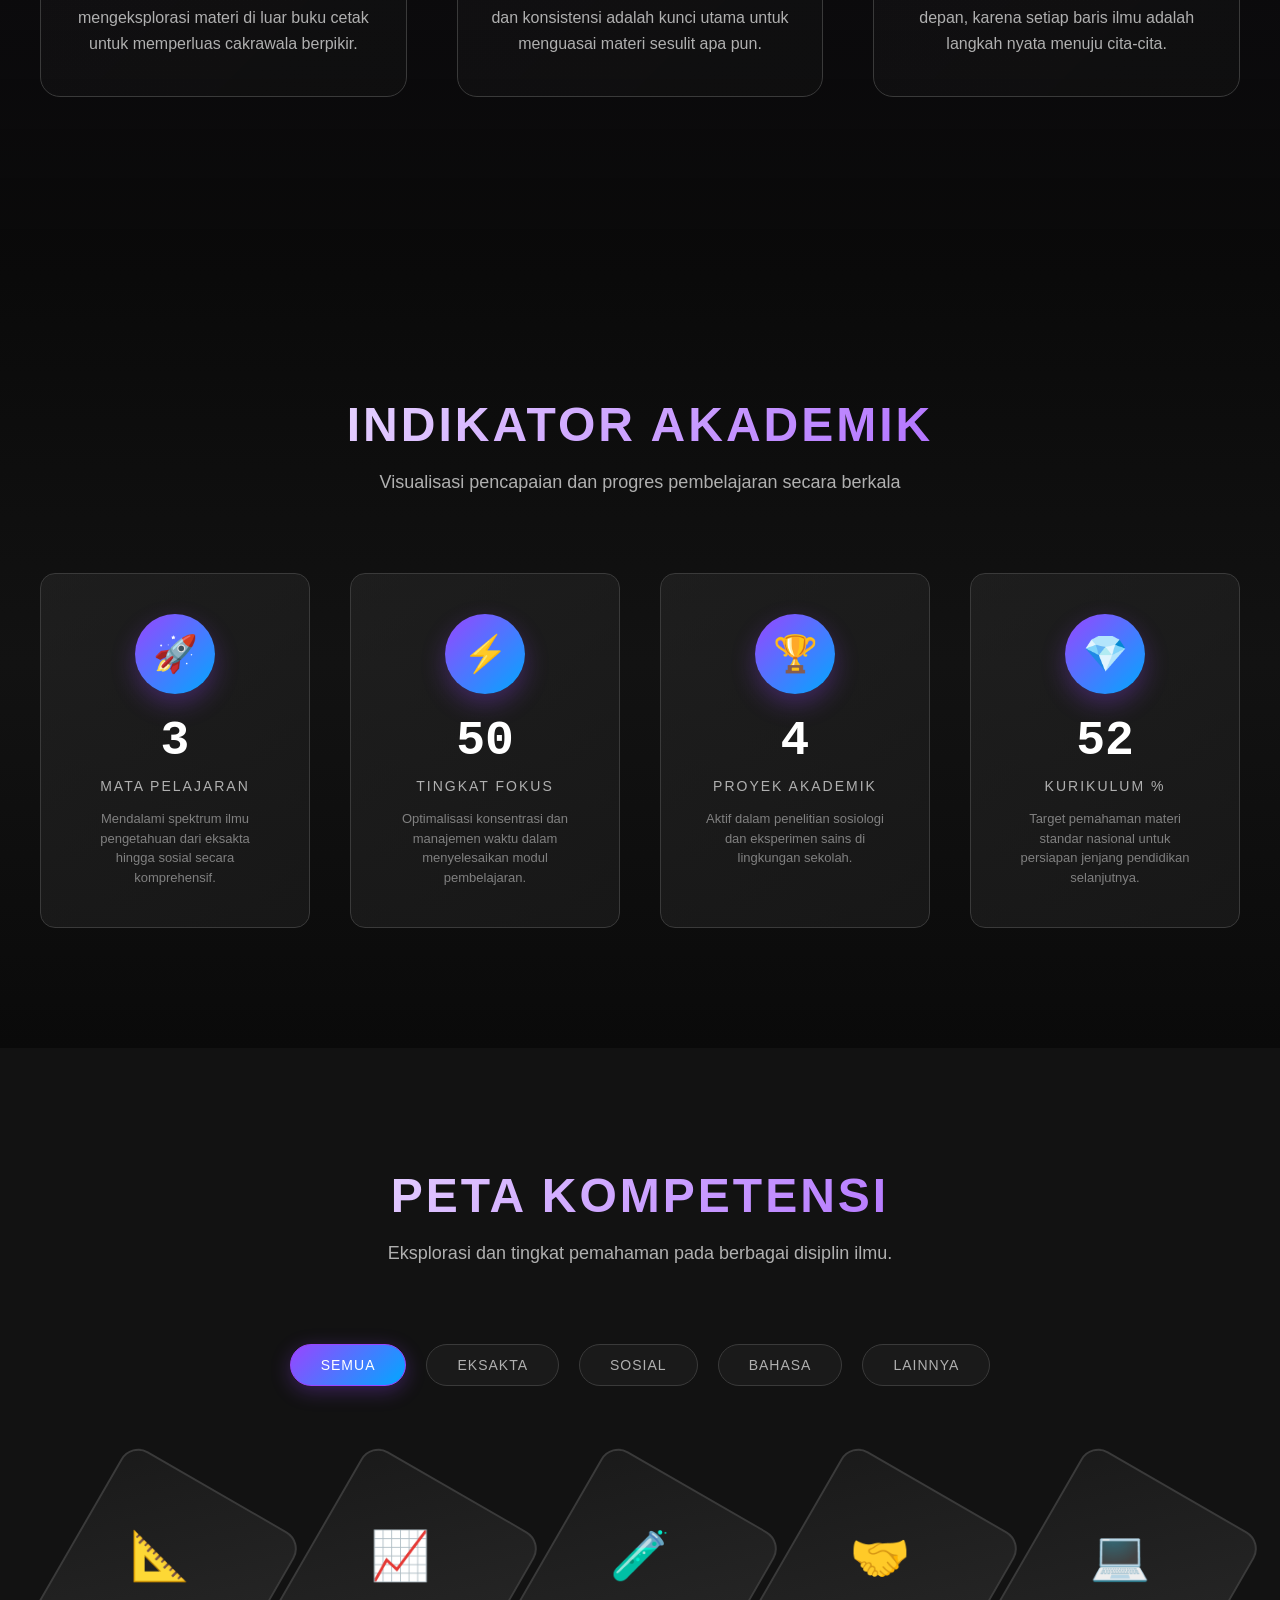
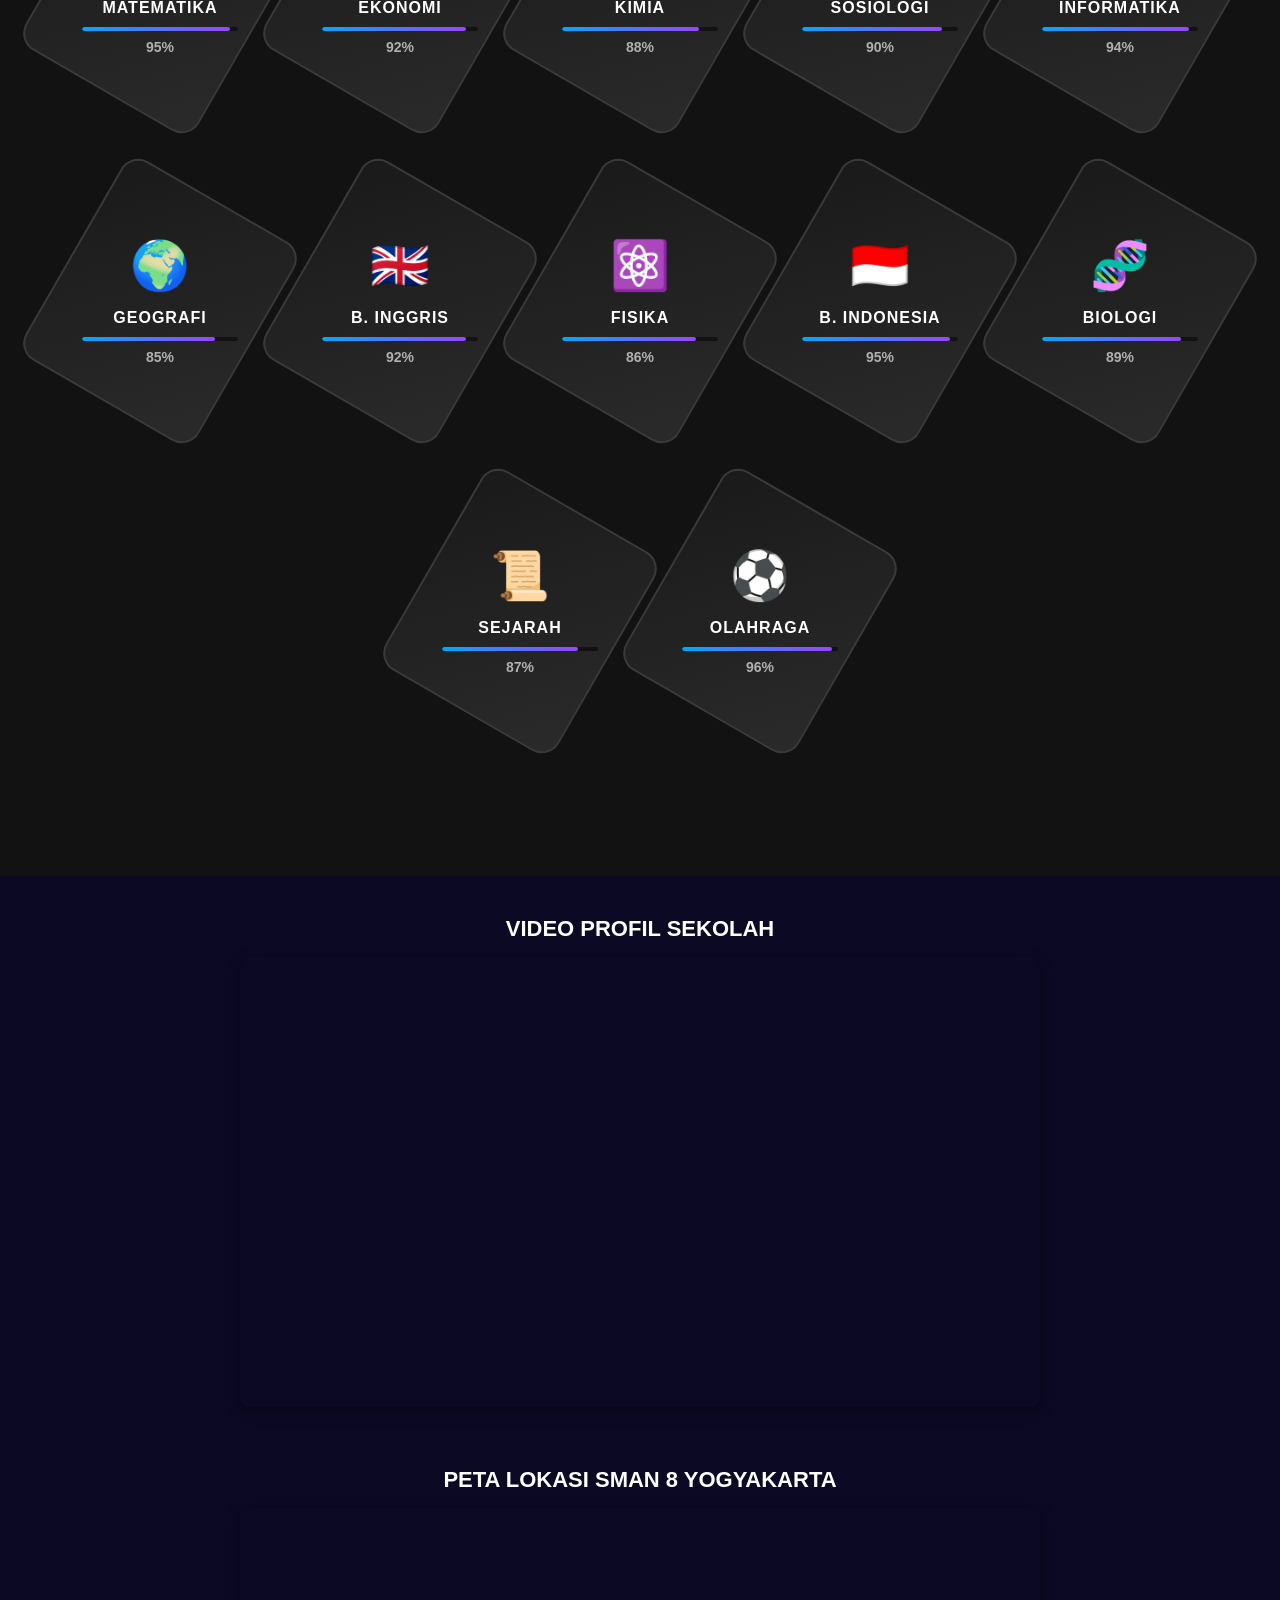
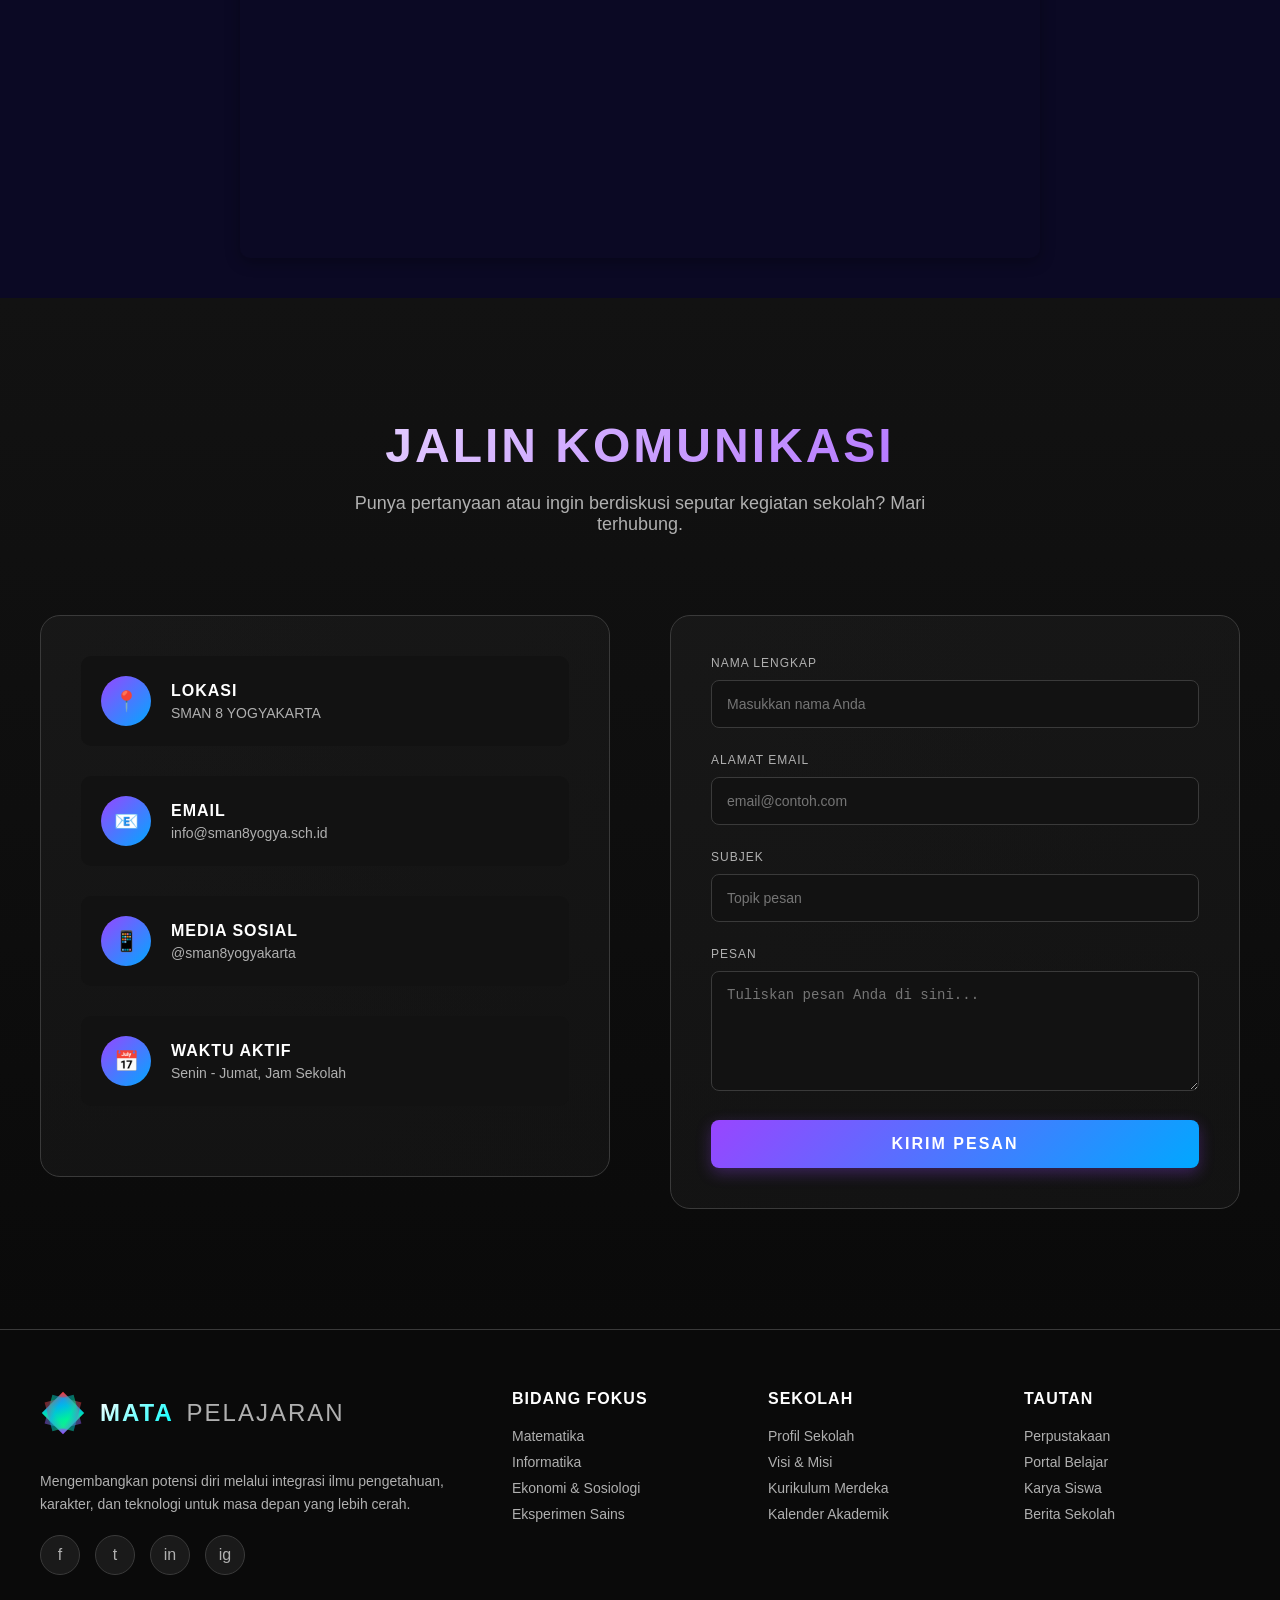
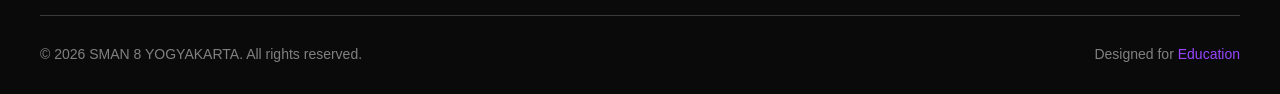
==== commit 43f528f4: "Update index.html" ====
--- a/index.html
+++ b/index.html
@@ -198,7 +198,24 @@
             </div>
         </div>
    </section>
-       
+
+    <section id="maps-sekolah" style="padding: 20px 20px 40px 20px; text-align: center; background: #0b0924;">
+        <div style="max-width: 800px; margin: 0 auto;">
+            <h3 style="color: #ffffff; margin-bottom: 15px; font-size: 22px; text-transform: uppercase;">Peta Lokasi SMAN 8 Yogyakarta</h3>
+            <div style="border-radius: 10px; overflow: hidden; box-shadow: 0 4px 15px rgba(0,0,0,0.3); height: 350px;">
+                <iframe 
+                    src="https://www.google.com/maps/embed?pb=!1m18!1m12!1m3!1d3953.035579951717!2d110.39294527588322!3d-7.786043677259166!2m3!1f0!2f0!3f0!3m2!1i1024!2i768!4f13.1!3m3!1m2!1s0x2e7a59db062cfab7%3A0x2db4f808db39d73d!2sSMA%20Negeri%208%20Yogyakarta!5e0!3m2!1sid!2sid!4v1717887654321!5m2!1sid!2sid" 
+                    width="100%" 
+                    height="100%" 
+                    style="border:0;" 
+                    allowfullscreen="" 
+                    loading="lazy" 
+                    referrerpolicy="no-referrer-when-downgrade">
+                </iframe>
+            </div>
+        </div>
+   </section>
+    
     <!-- Contact Section -->
    <section class="contact-section" id="contact">
         <div class="section-header">
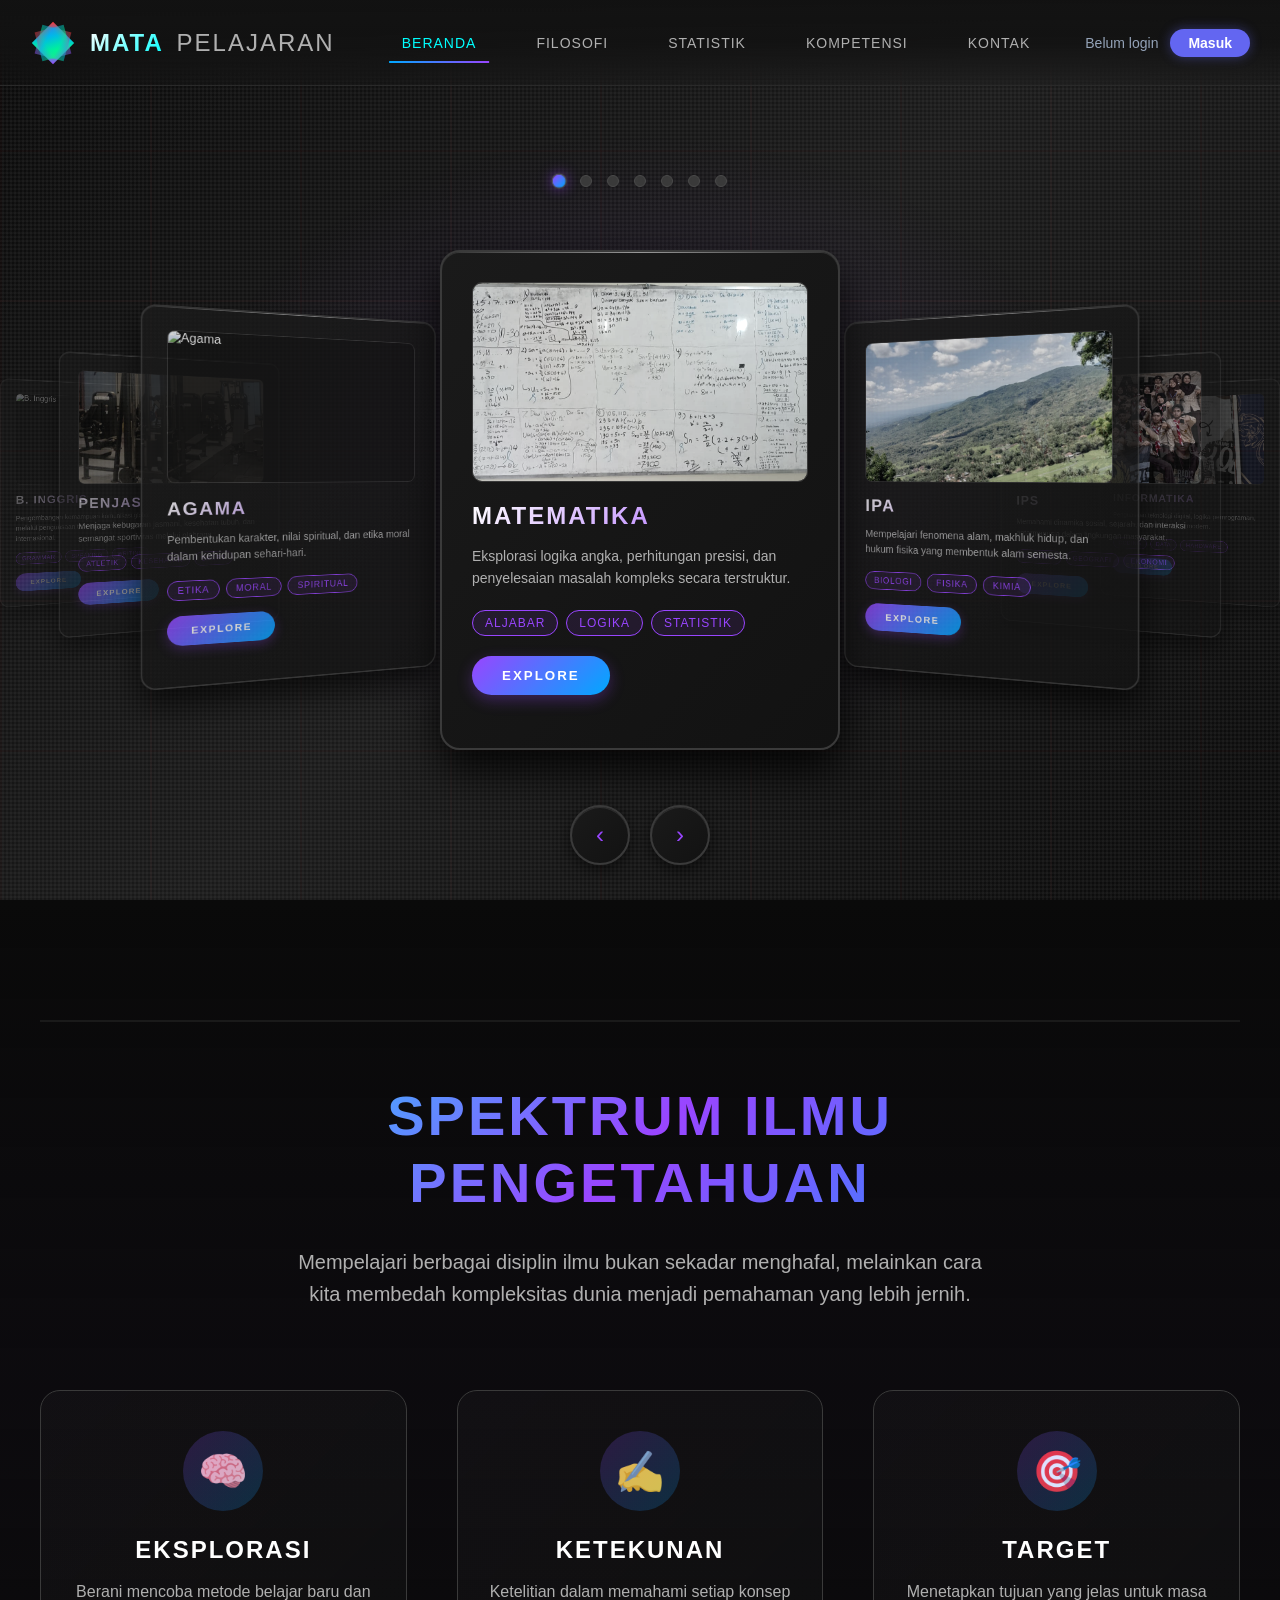
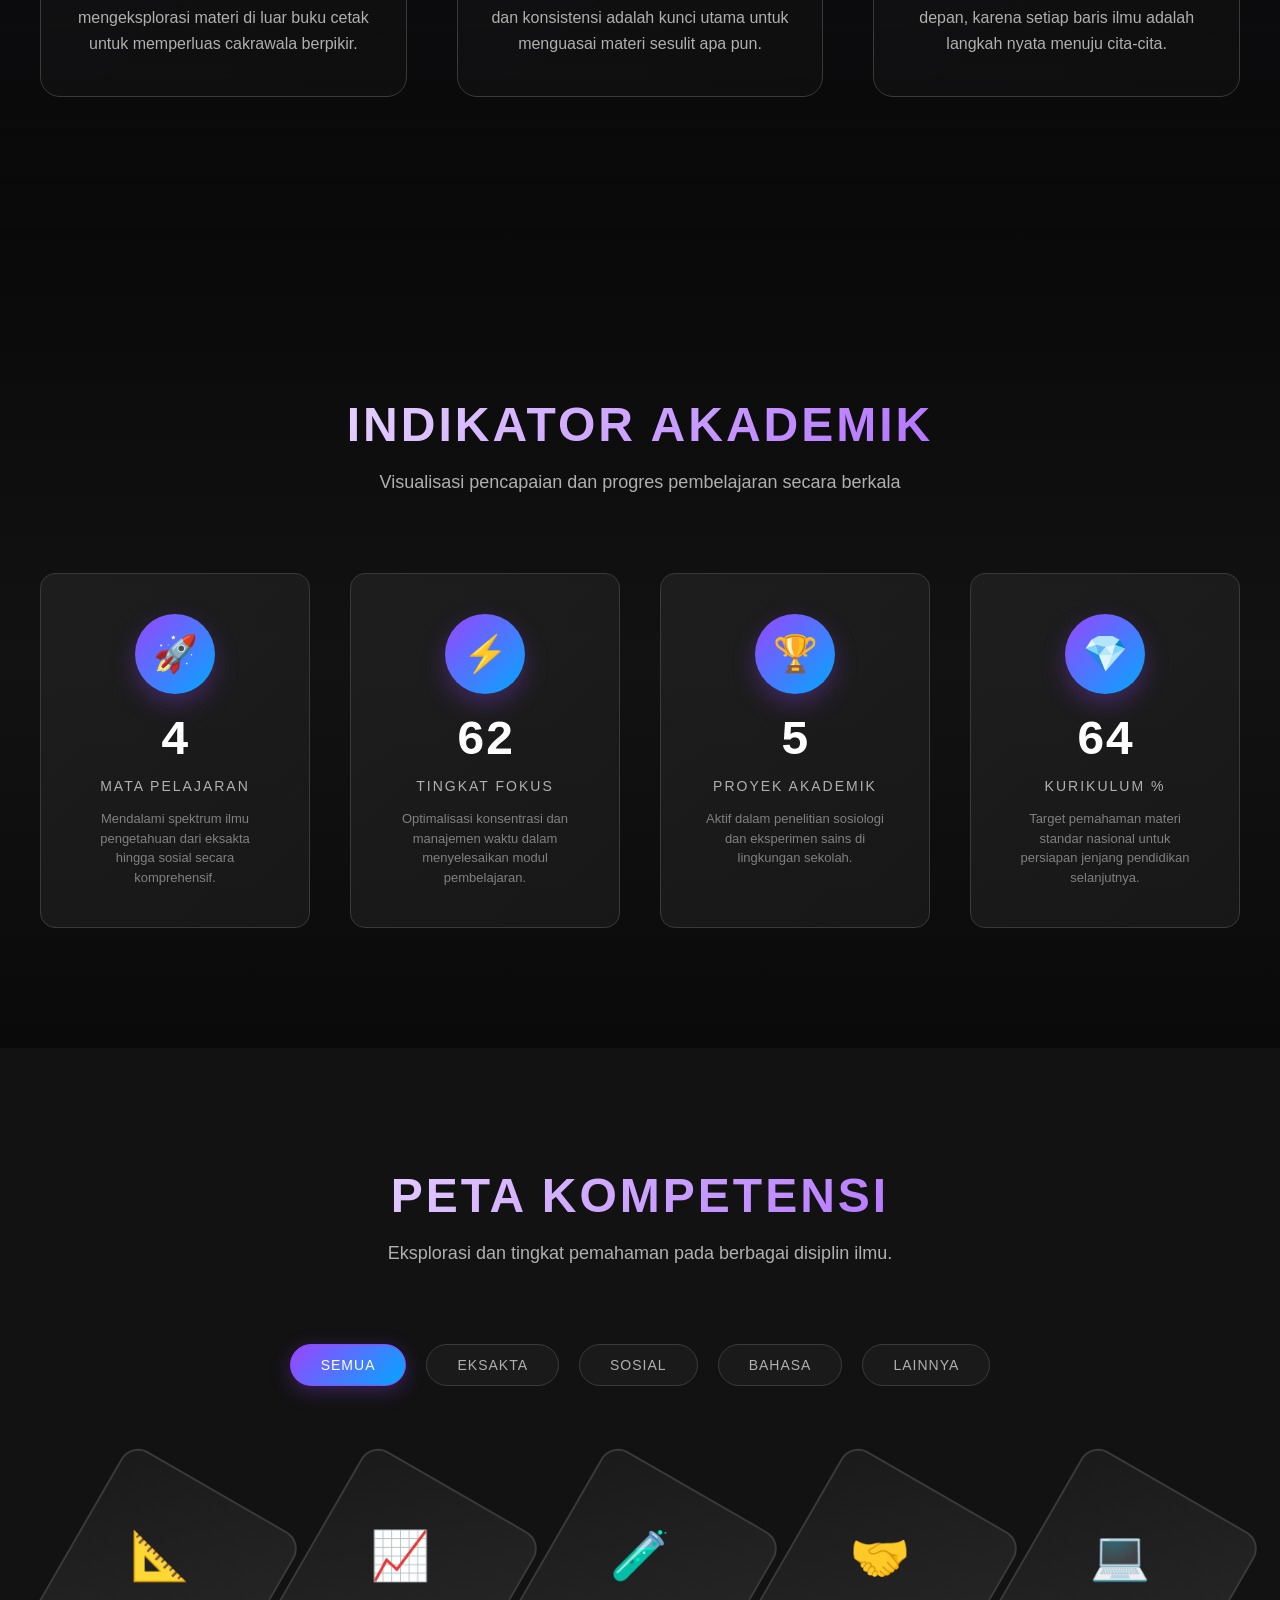
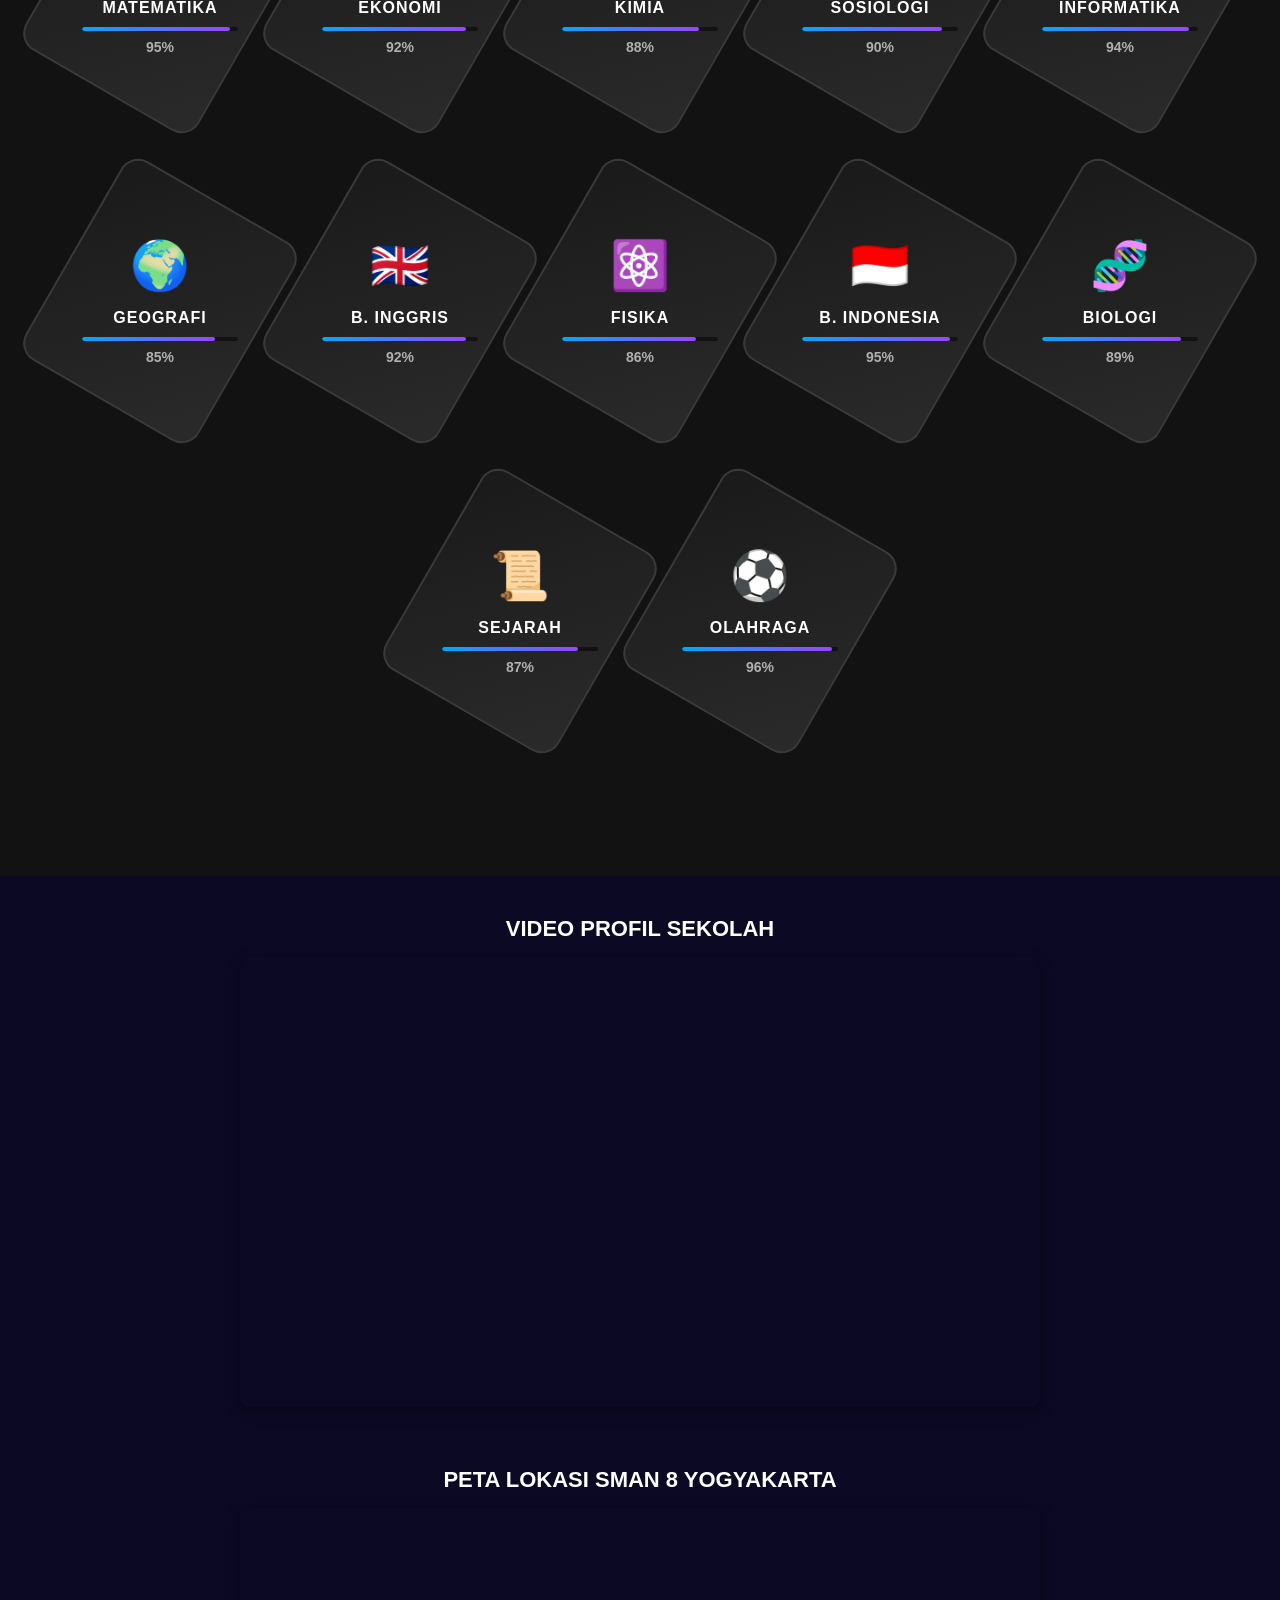
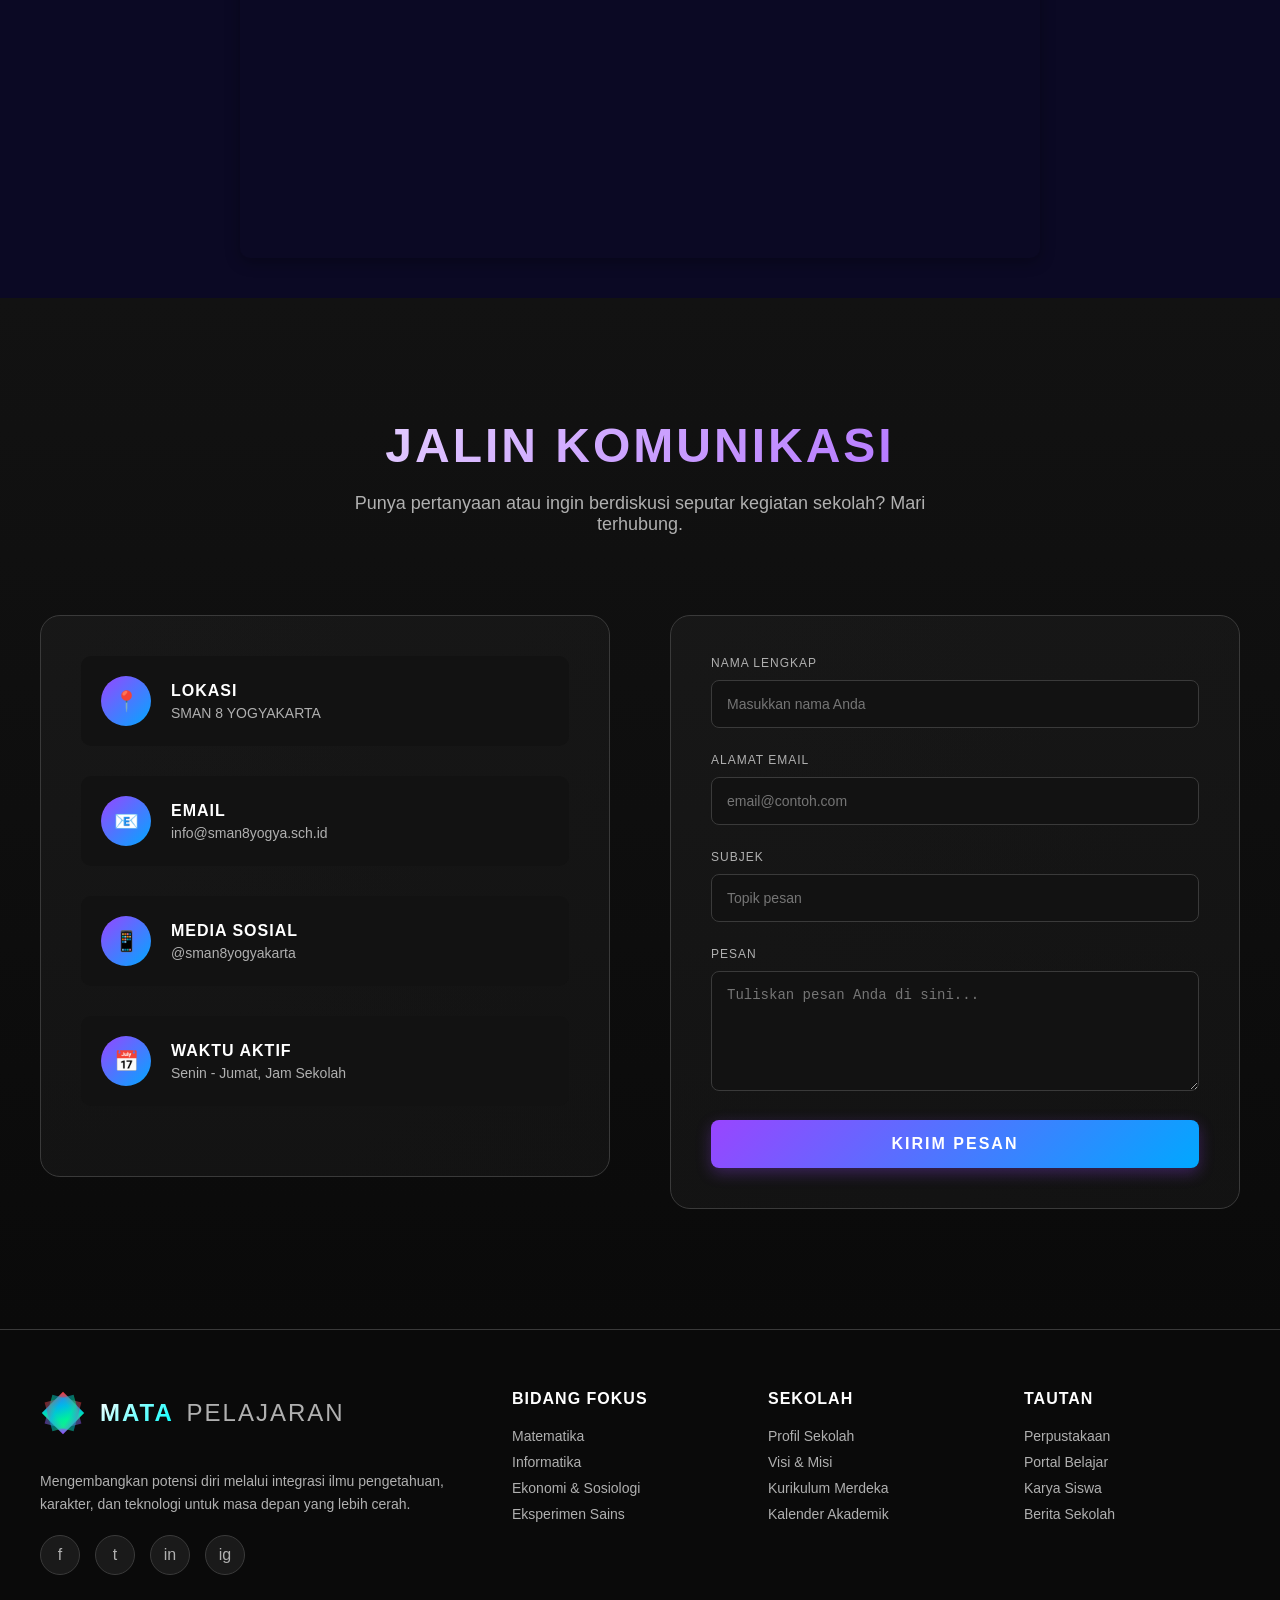
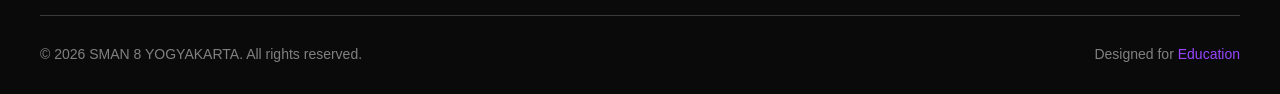
==== commit 4ed7779f: "Update index.html" ====
--- a/index.html
+++ b/index.html
@@ -371,7 +371,7 @@
             authButton.style.boxShadow = '0 0 12px rgba(99, 102, 241, 0.4)';
         } else {
             // DIUBAH: Mengarah ke file login.html di dalam folder admin baru Anda
-            window.location.href = "admin/login.html";
+            window.location.href = "login/login.html";
         }
     }
 
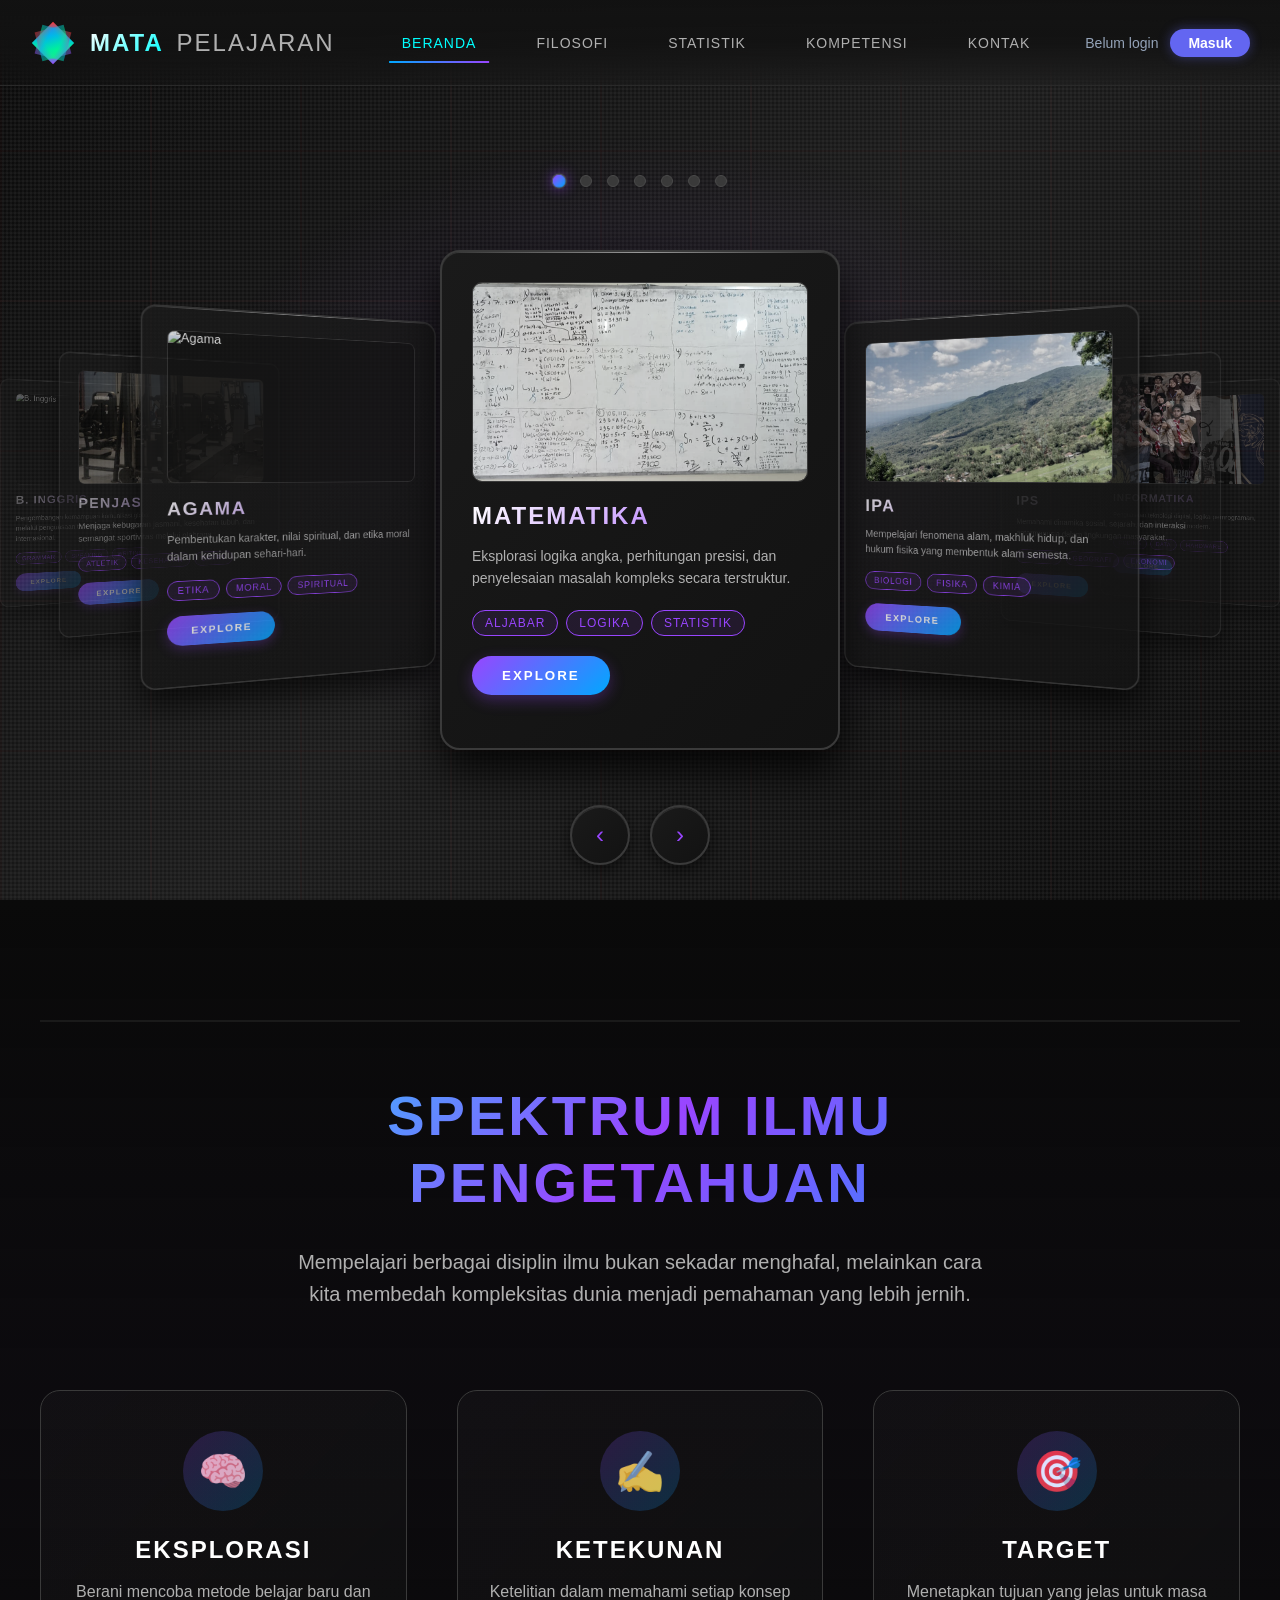
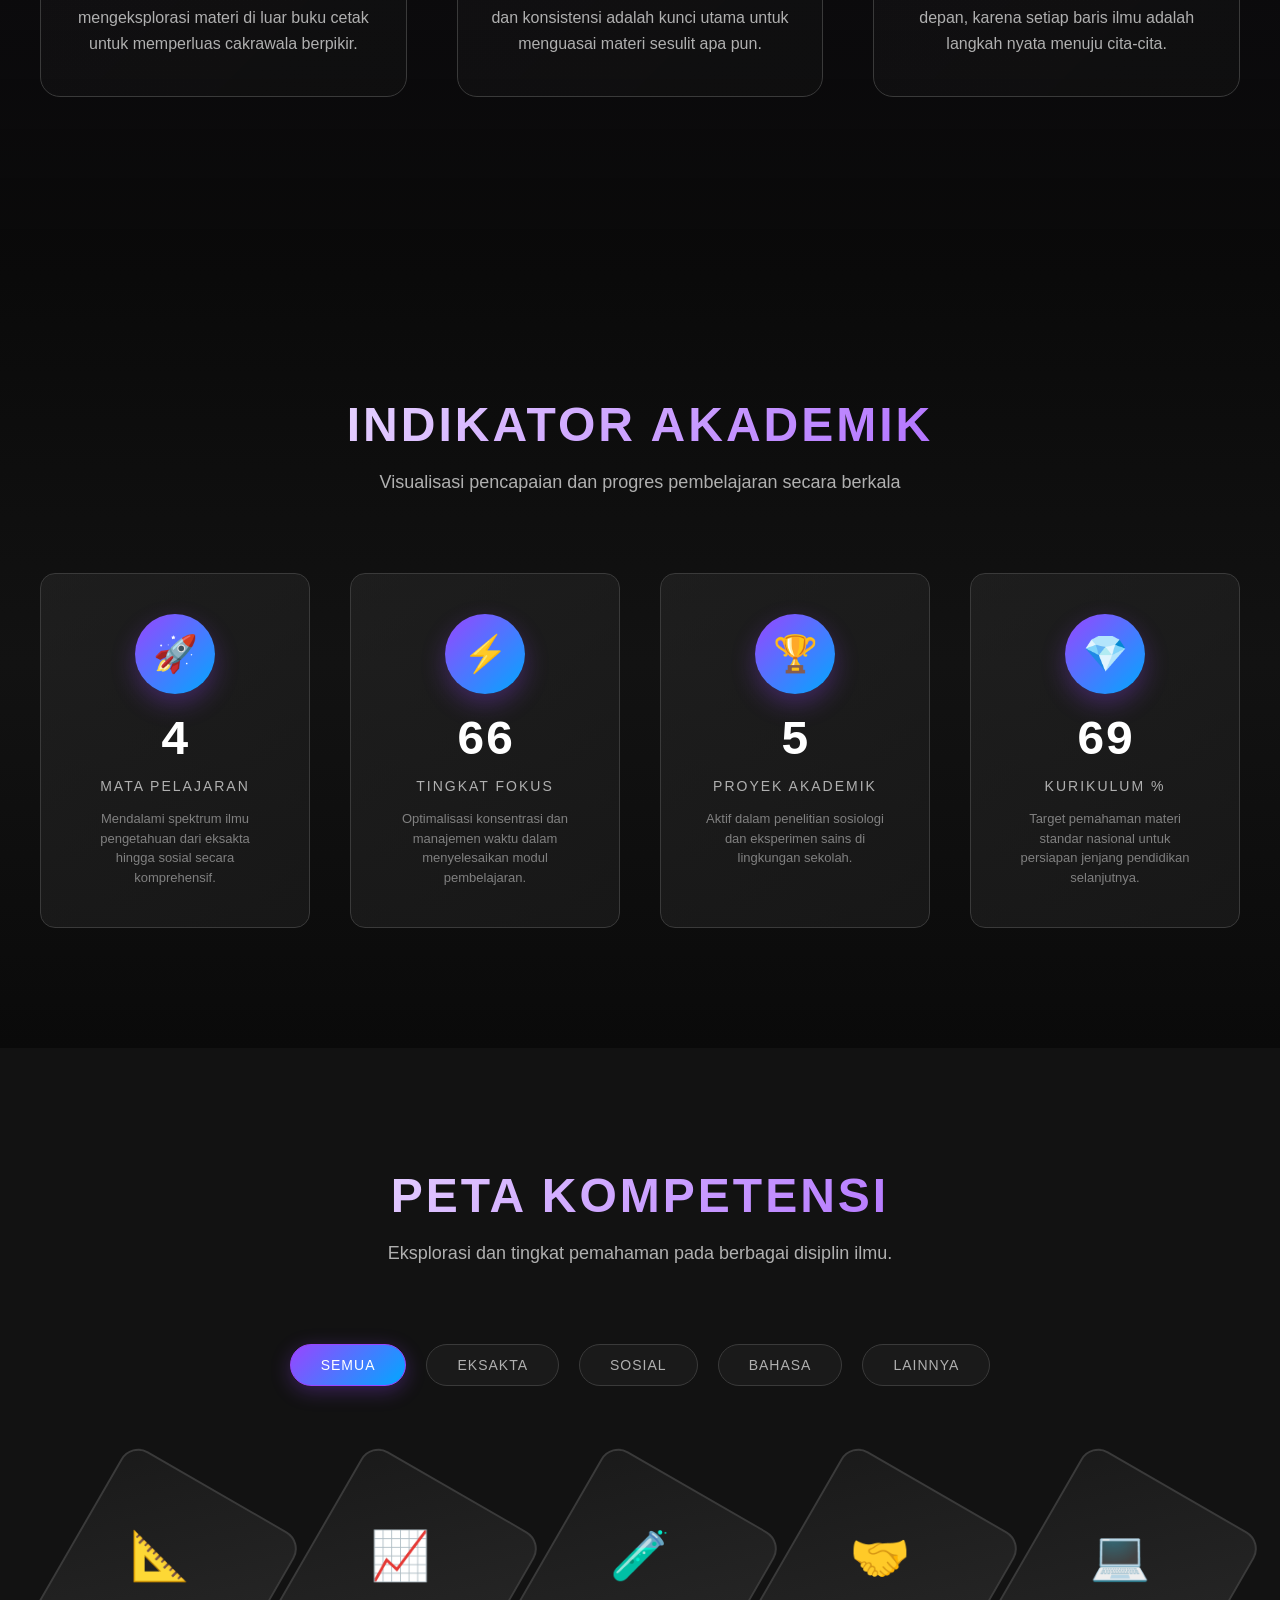
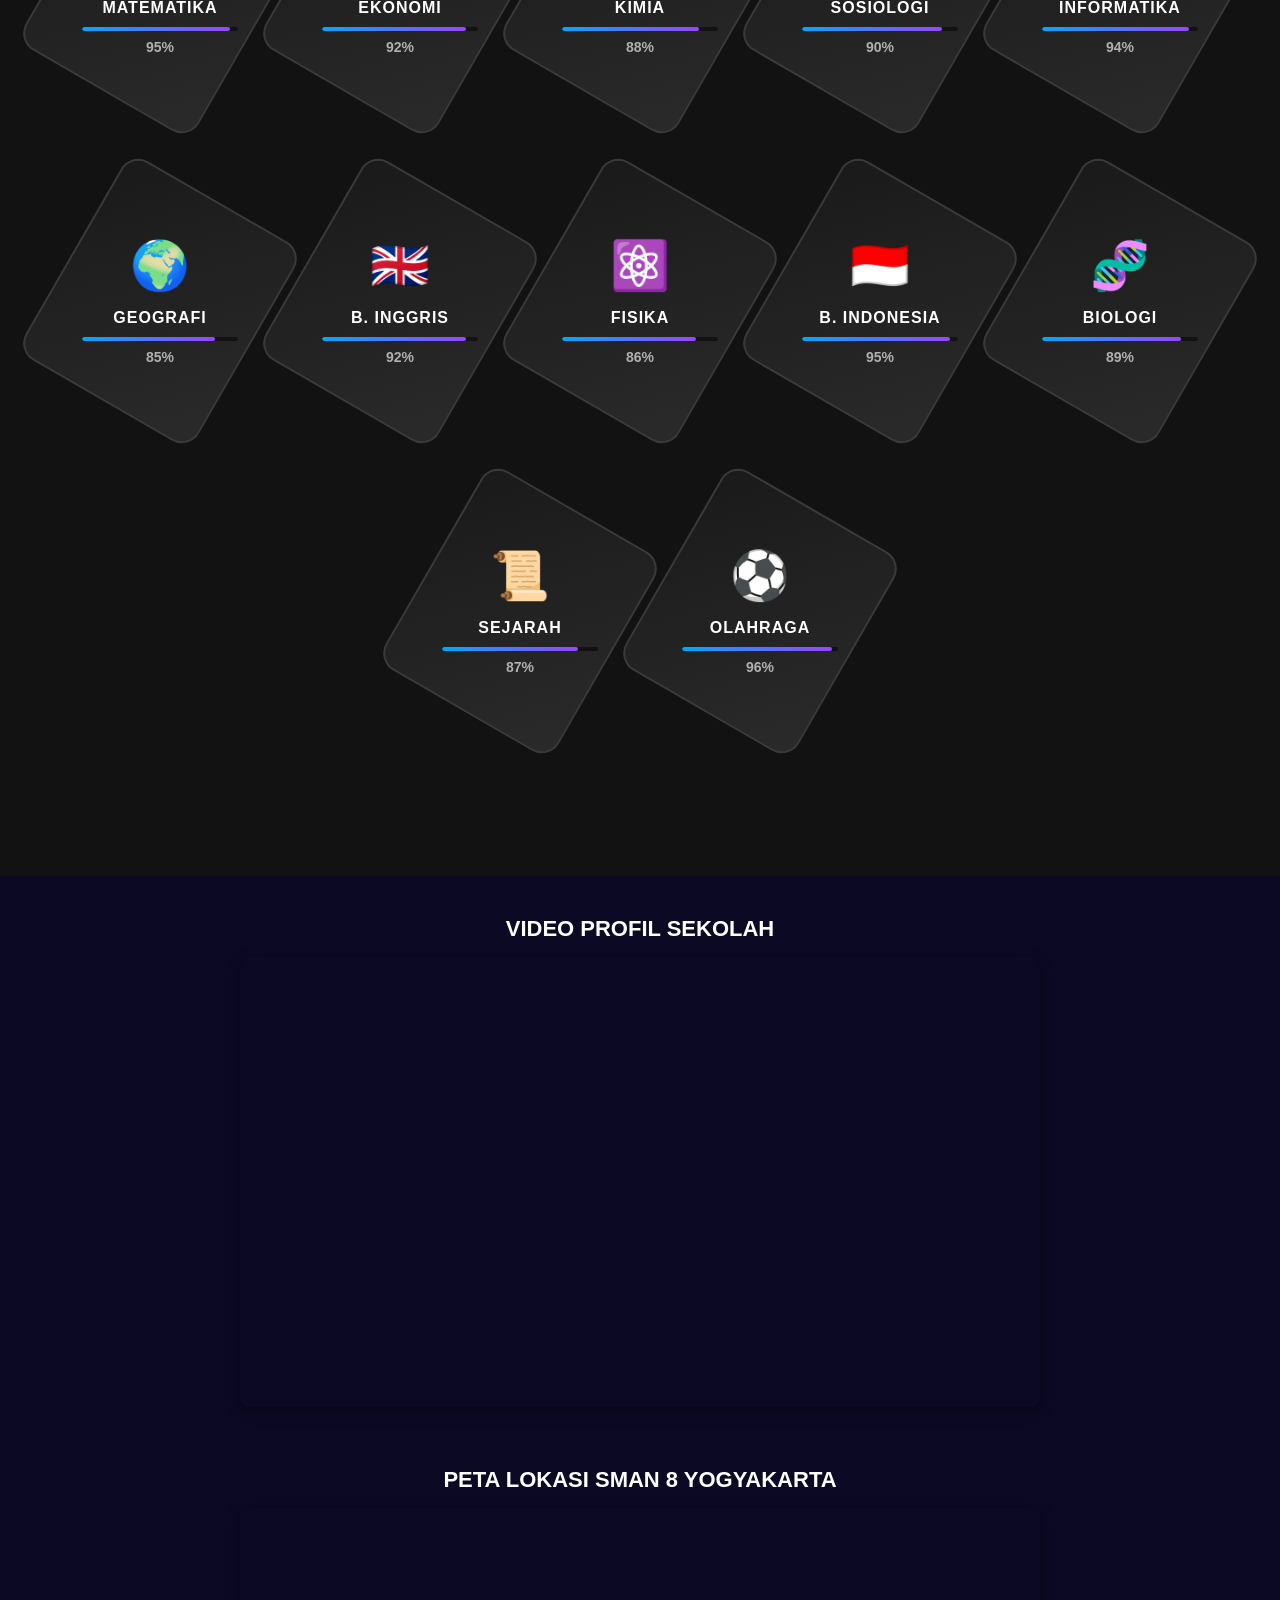
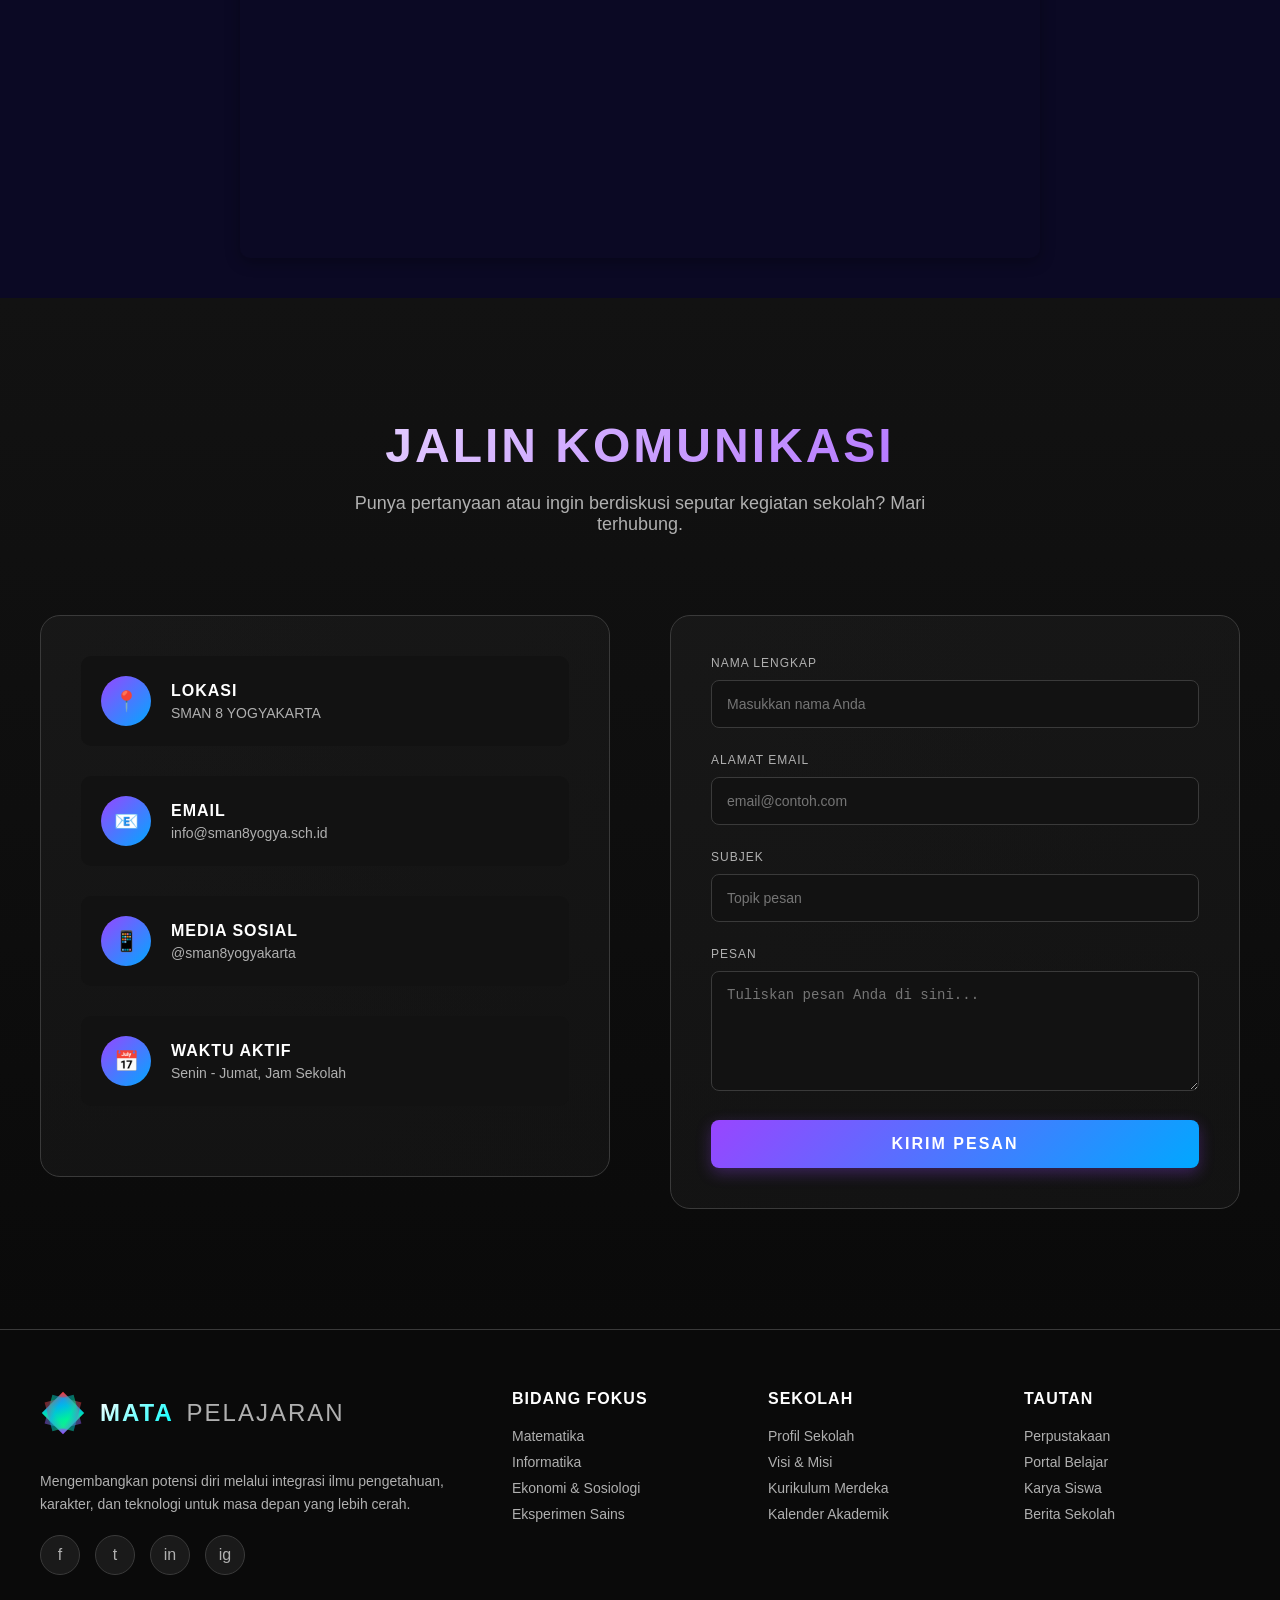
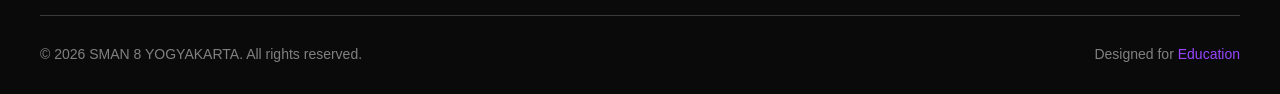
==== commit 57138bdb: "Update index.html" ====
--- a/index.html
+++ b/index.html
@@ -371,7 +371,7 @@
             authButton.style.boxShadow = '0 0 12px rgba(99, 102, 241, 0.4)';
         } else {
             // DIUBAH: Mengarah ke file login.html di dalam folder admin baru Anda
-            window.location.href = "login/login.html";
+            window.location.href = "login/index.html";
         }
     }
 
